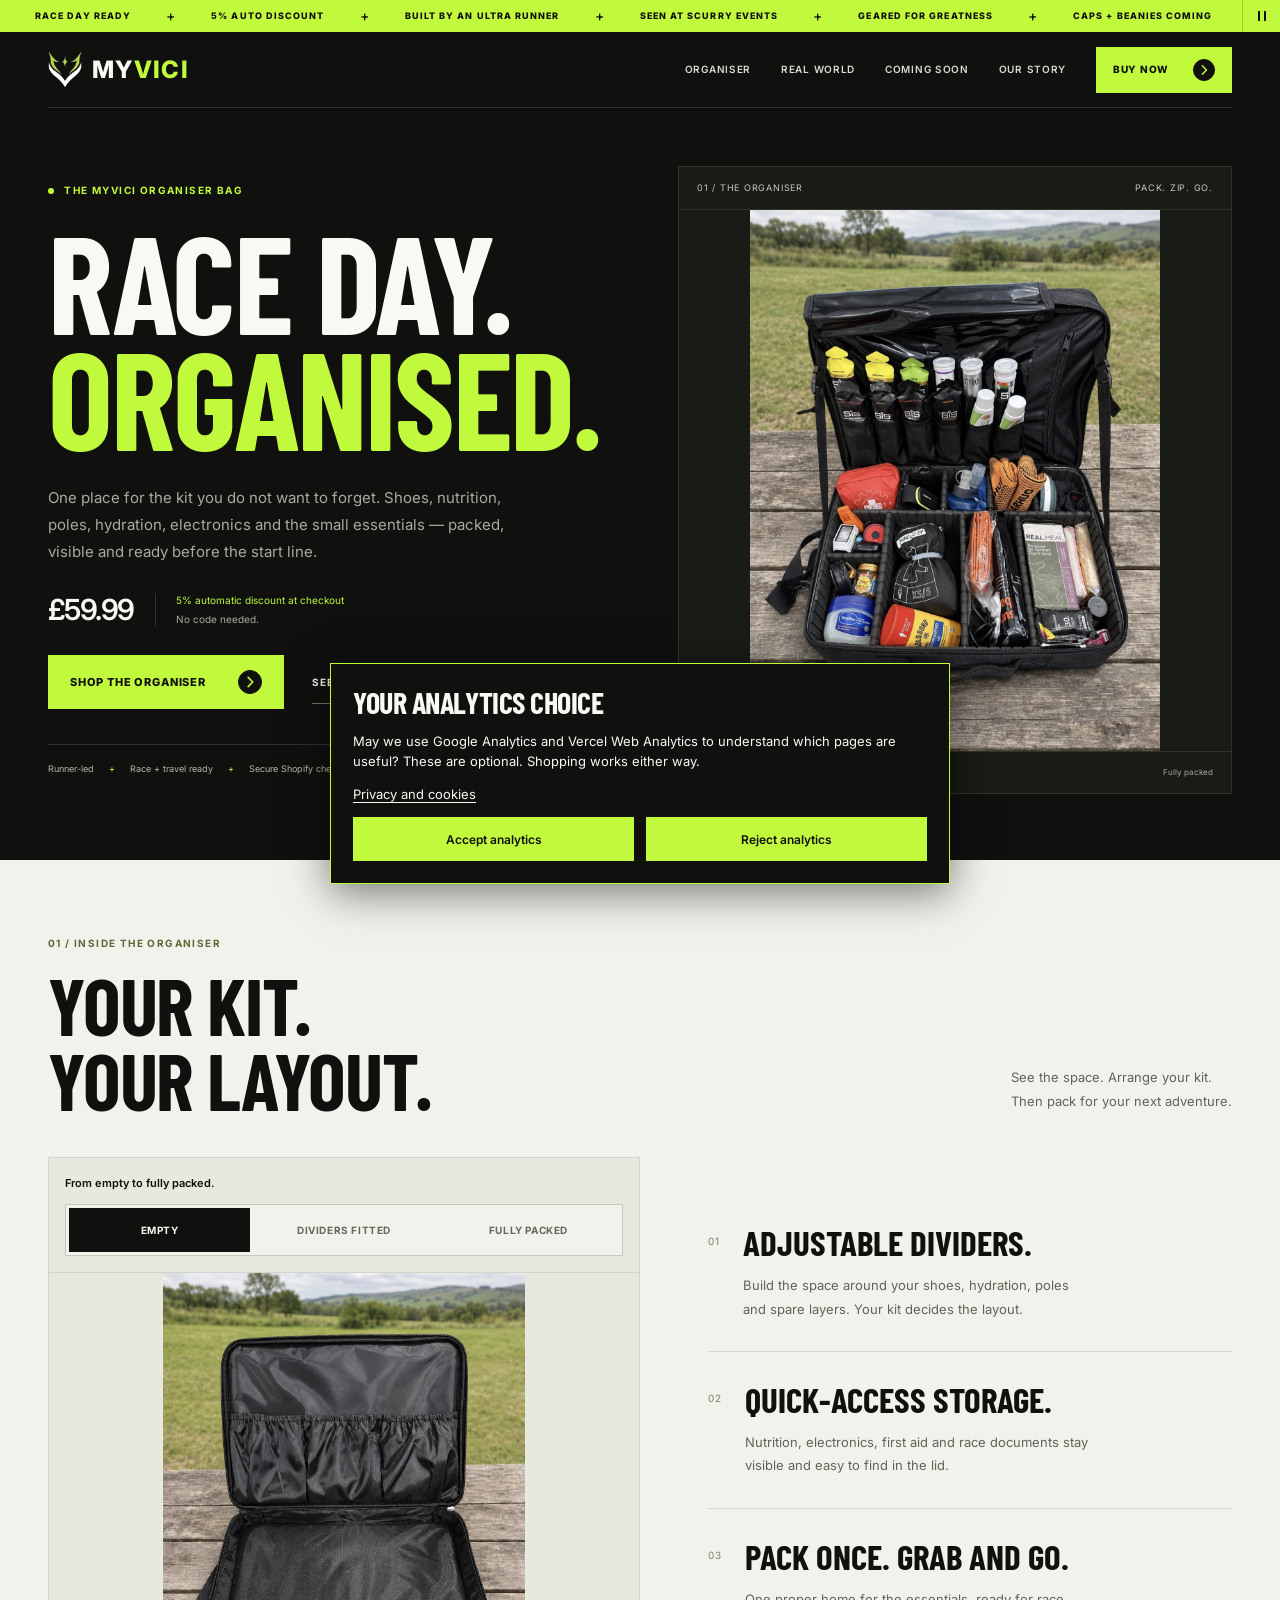
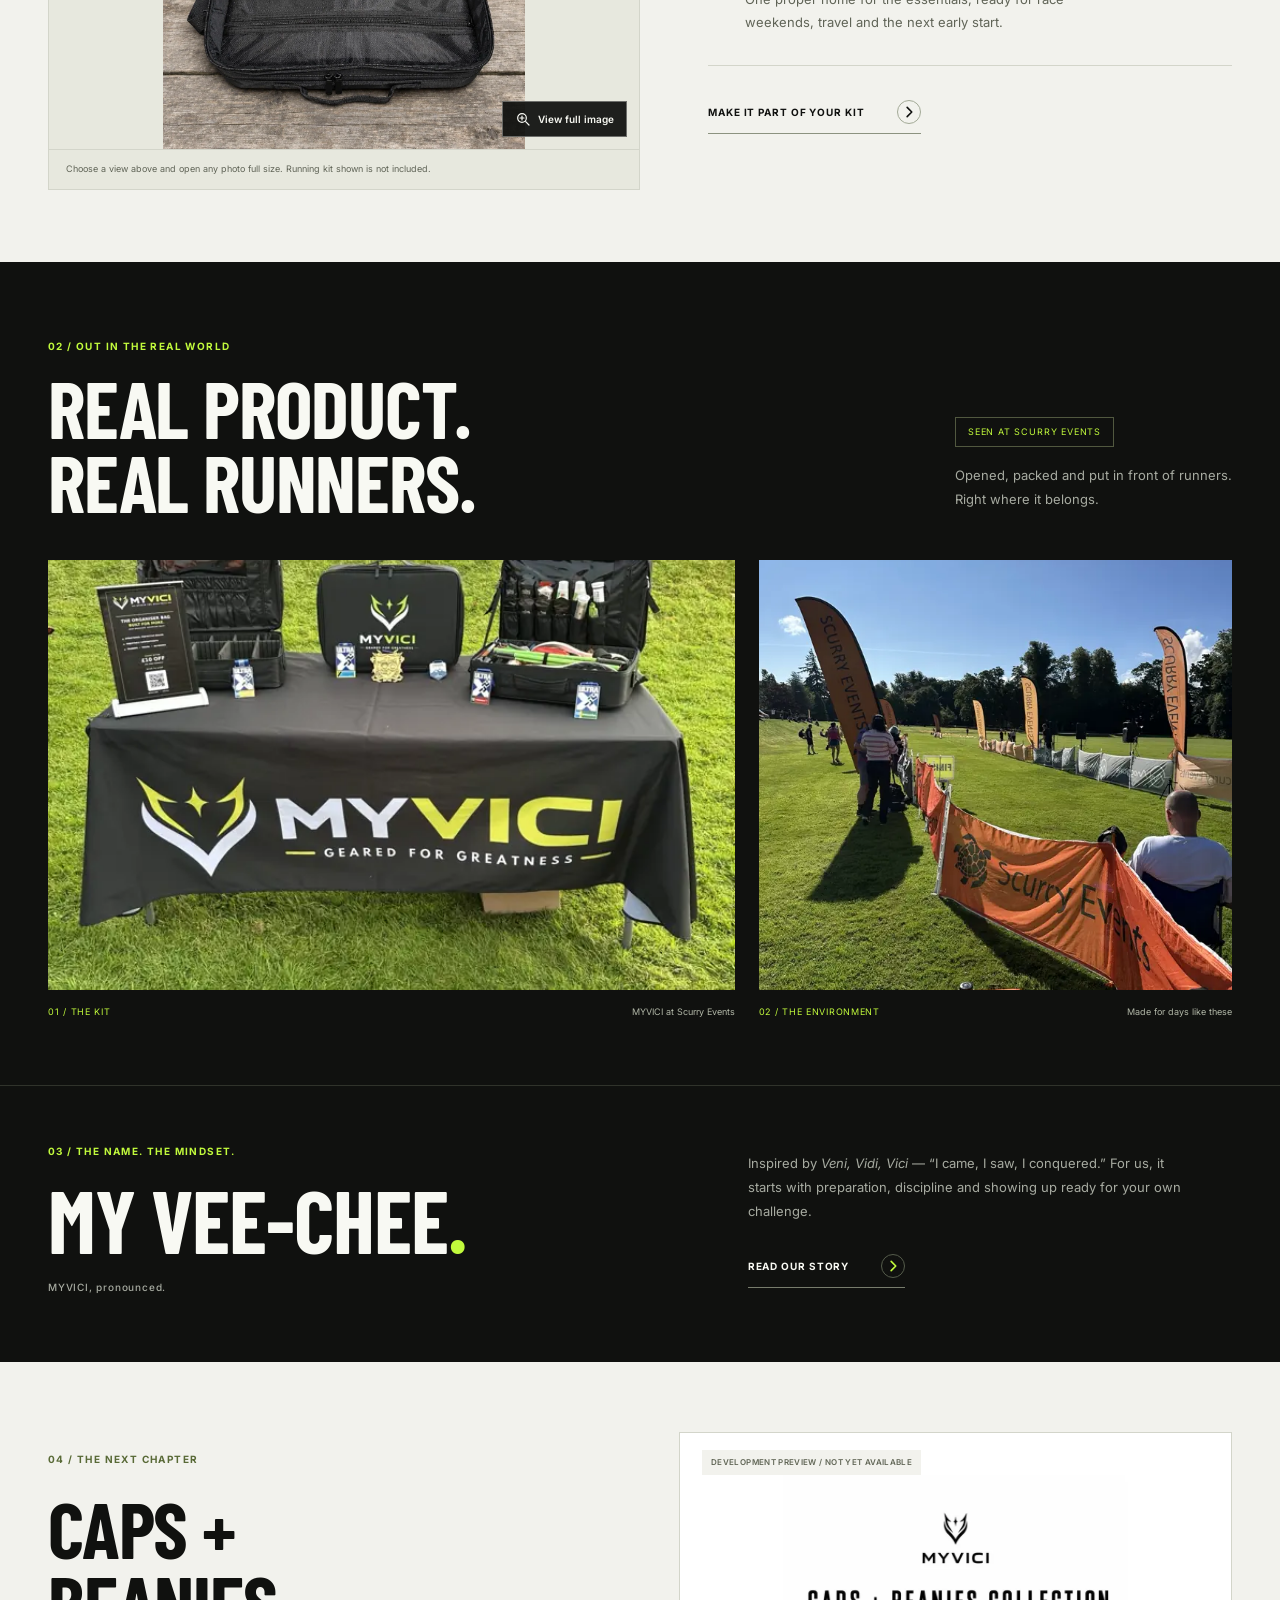
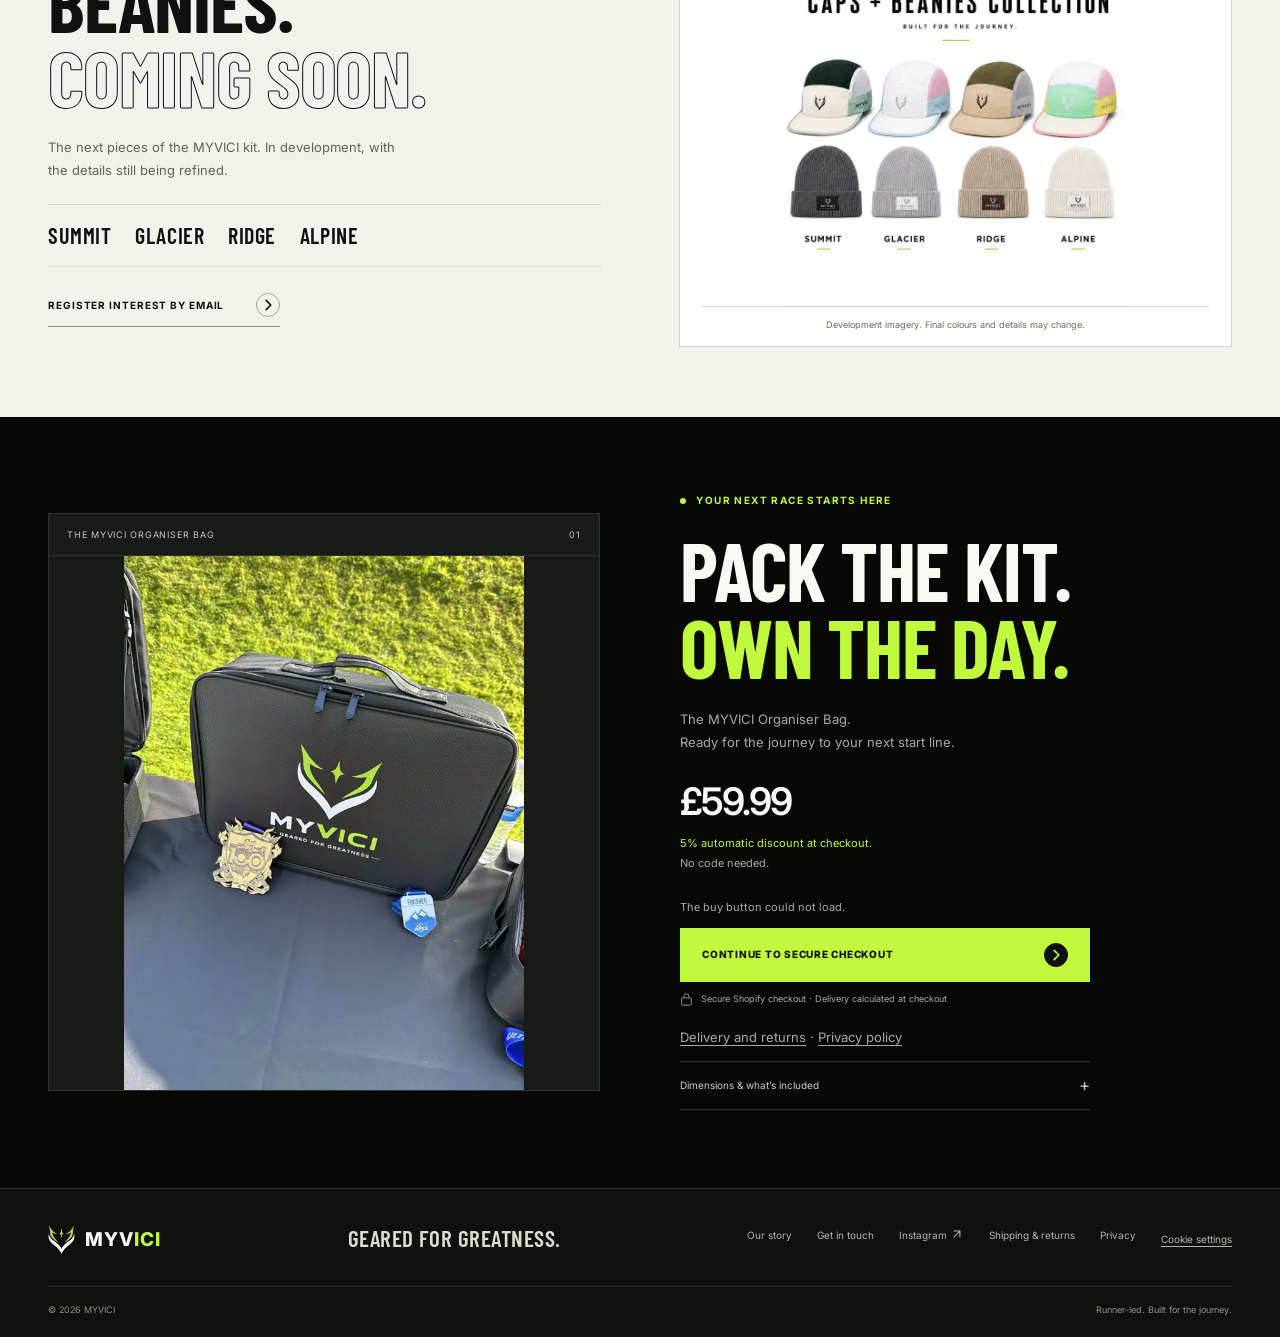
==== index.html @ 240497e0 "Show organiser empty, divided and fully packed with new outdoor photos" ====
<!doctype html>
<html lang="en-GB">
<head>
  <meta charset="utf-8">
  <meta name="viewport" content="width=device-width, initial-scale=1, viewport-fit=cover">
  <title>MYVICI Organiser Bag | Race Day. Organised.</title>
  <meta name="description" content="One proper home for your running kit. Discover the MYVICI Organiser Bag, £59.99 with 5% automatically off at checkout. Geared for greatness.">
  <meta name="theme-color" content="#10110f">
  <meta name="robots" content="index,follow">
  <meta name="google-site-verification" content="QIyIsoYlSqglLtE6w4tY4c9Tm0oJ1B1Z4hl0GMu_wqo" />
  <link rel="canonical" href="https://myvici.com/">
  <meta property="og:title" content="MYVICI Organiser Bag | Race Day. Organised.">
  <meta property="og:description" content="One proper home for your running kit. Runner-led performance gear built for race day, travel and the journey to the start line.">
  <meta property="og:type" content="website">
  <meta property="og:url" content="https://myvici.com/">
  <meta property="og:image" content="https://myvici.com/assets/redesign/scurry-bag-closed.webp">
  <link rel="icon" href="assets/myvici-emblem-transparent.png" type="image/png">
  <link rel="preconnect" href="https://fonts.googleapis.com">
  <link rel="preconnect" href="https://fonts.gstatic.com" crossorigin>
  <link href="https://fonts.googleapis.com/css2?family=Barlow+Condensed:wght@600;700&family=Inter:wght@400;500;600;700;800&display=swap" rel="stylesheet">
  <link rel="stylesheet" href="assets/redesign/site.css?v=20261107-photos">
  <script src="assets/redesign/site.js" defer></script>
  <script src="assets/redesign/analytics.js?v=20261024-linker" defer></script>
  <script src="assets/redesign/cart-checkout.js?v=20261024-linker" defer></script>
  <script src="assets/redesign/shopify-buy.js?v=20261024" defer></script>
</head>
<body>
  <a class="skip-link" href="#main">Skip to content</a>
  <header class="site-header">
    <div class="ticker">
      <span class="sr-only">5% automatic discount at checkout. No code needed.</span>
      <div class="ticker-window" aria-hidden="true"><div class="ticker-track">
        <div class="ticker-group"><span>Race day ready</span><span>5% auto discount</span><span>Built by an ultra runner</span><span>Seen at Scurry Events</span><span>Geared for greatness</span><span>Caps + beanies coming</span></div>
        <div class="ticker-group"><span>Race day ready</span><span>5% auto discount</span><span>Built by an ultra runner</span><span>Seen at Scurry Events</span><span>Geared for greatness</span><span>Caps + beanies coming</span></div>
      </div></div>
      <button class="ticker-control" type="button" aria-label="Pause announcements"><span class="pause-icon" aria-hidden="true"></span></button>
    </div>
    <div class="nav-wrap wrap">
      <a class="brand" href="/" aria-label="MYVICI home"><img src="assets/myvici-emblem-transparent.png" alt="" width="40" height="43"><span>MYV<span>ICI</span></span></a>
      <nav class="desktop-nav" aria-label="Main navigation"><a href="#inside">Organiser</a><a href="#field">Real world</a><a href="#coming">Coming soon</a><a href="our-story.html">Our story</a><a class="nav-buy" href="#shop">Buy now <svg class="link-icon" width="24" height="24" viewBox="0 0 24 24" fill="none" stroke="currentColor" stroke-width="1.8" stroke-linecap="round" stroke-linejoin="round" aria-hidden="true" focusable="false"><path d="m10 7 5 5-5 5"/></svg></a></nav>
      <button class="menu-toggle" type="button" aria-expanded="false" aria-controls="mobile-menu"><span>Menu</span><span class="menu-icon" aria-hidden="true"></span></button>
    </div>
  </header>
  <dialog class="mobile-menu" id="mobile-menu" aria-label="MYVICI navigation">
    <div class="mobile-menu-heading"><span>Explore MYVICI</span><button class="menu-close" type="button" aria-label="Close menu">Close <span aria-hidden="true">×</span></button></div>
    <nav aria-label="Mobile navigation"><a href="#inside"><span>Organiser</span><span aria-hidden="true">01</span></a><a href="#field"><span>Real world</span><span aria-hidden="true">02</span></a><a href="#coming"><span>Coming soon</span><span aria-hidden="true">03</span></a><a href="our-story.html"><span>Our story</span><span aria-hidden="true">04</span></a><a class="mobile-menu-buy" href="#shop"><span>Buy now — £59.99</span><svg class="link-icon" width="24" height="24" viewBox="0 0 24 24" fill="none" stroke="currentColor" stroke-width="1.8" stroke-linecap="round" stroke-linejoin="round" aria-hidden="true" focusable="false"><path d="m10 7 5 5-5 5"/></svg></a></nav>
    <p>GEARED FOR GREATNESS.</p>
  </dialog>
  <main id="main">
    <section class="hero" id="top" aria-labelledby="hero-heading"><div class="wrap hero-grid">
      <div class="hero-copy">
        <p class="eyebrow"><span class="status-dot" aria-hidden="true"></span> The MYVICI Organiser Bag</p>
        <h1 id="hero-heading">Race day.<br><span class="lime">Organised.</span></h1>
        <p class="hero-description">One place for the kit you do not want to forget. Shoes, nutrition, poles, hydration, electronics and the small essentials — packed, visible and ready before the start line.</p>
        <div class="hero-price"><span class="price">£59.99</span><span class="offer">5% automatic discount at checkout<small>No code needed.</small></span></div>
        <div class="hero-actions"><a class="button button-lime" href="#shop">Shop the organiser <svg class="link-icon" width="24" height="24" viewBox="0 0 24 24" fill="none" stroke="currentColor" stroke-width="1.8" stroke-linecap="round" stroke-linejoin="round" aria-hidden="true" focusable="false"><path d="m10 7 5 5-5 5"/></svg></a><a class="text-link" href="#inside">See inside <svg class="link-icon link-icon-down" width="24" height="24" viewBox="0 0 24 24" fill="none" stroke="currentColor" stroke-width="1.8" stroke-linecap="round" stroke-linejoin="round" aria-hidden="true" focusable="false"><path d="m7 10 5 5 5-5"/></svg></a></div>
        <div class="hero-proof"><span>Runner-led</span><span>Race + travel ready</span><span>Secure Shopify checkout</span></div>
      </div>
      <figure class="hero-visual"><div class="photo-label"><span>01 / The organiser</span><span>Pack. Zip. Go.</span></div><img src="assets/redesign/organiser-packed-outdoors.webp" alt="MYVICI organiser bag fully packed with running nutrition, electronics and other essentials on an outdoor wooden table" width="1179" height="1554" fetchpriority="high"><figcaption><span class="photo-dot" aria-hidden="true"></span> Packed for the next adventure.<span>Fully packed</span></figcaption></figure>
    </div></section>

    <section class="inside light-section" id="inside" aria-labelledby="inside-heading"><div class="wrap">
      <div class="section-heading reveal"><div><p class="eyebrow">01 / Inside the organiser</p><h2 id="inside-heading">Your kit.<br>Your layout.</h2></div><p class="section-intro">See the space. Arrange your kit.<br>Then pack for your next adventure.</p></div>
      <div class="inside-grid">
        <div class="product-viewer reveal">
          <div class="viewer-heading"><span>From empty to fully packed.</span><div class="compare-tabs" role="tablist" aria-label="Organiser view"><button type="button" role="tab" id="tab-empty" aria-controls="view-empty" aria-selected="true" tabindex="0">Empty</button><button type="button" role="tab" id="tab-dividers" aria-controls="view-dividers" aria-selected="false" tabindex="-1">Dividers fitted</button><button type="button" role="tab" id="tab-packed" aria-controls="view-packed" aria-selected="false" tabindex="-1">Fully packed</button></div></div>
          <figure class="product-panel" id="view-empty" role="tabpanel" aria-labelledby="tab-empty" tabindex="0"><a class="product-image-link" href="assets/redesign/organiser-empty-outdoors.webp" target="_blank" rel="noopener" aria-label="View the empty organiser photo full size (opens in a new tab)"><img src="assets/redesign/organiser-empty-outdoors.webp" alt="MYVICI organiser bag open and empty, showing the storage space before dividers and kit are added" width="1179" height="1549" loading="lazy" decoding="async"><span class="image-zoom" aria-hidden="true"><svg width="16" height="16" viewBox="0 0 24 24" fill="none" stroke="currentColor" stroke-width="1.8" stroke-linecap="round" stroke-linejoin="round"><circle cx="10.5" cy="10.5" r="6.5"/><path d="m16 16 5 5M10.5 7.5v6M7.5 10.5h6"/></svg>View full image</span></a></figure>
          <figure class="product-panel" id="view-dividers" role="tabpanel" aria-labelledby="tab-dividers" tabindex="0" hidden><a class="product-image-link" href="assets/redesign/organiser-dividers-outdoors.webp" target="_blank" rel="noopener" aria-label="View the organiser with dividers photo full size (opens in a new tab)"><img src="assets/redesign/organiser-dividers-outdoors.webp" alt="MYVICI organiser bag open with adjustable dividers fitted, showing separate compartments ready for running kit" width="1179" height="1548" loading="lazy" decoding="async"><span class="image-zoom" aria-hidden="true"><svg width="16" height="16" viewBox="0 0 24 24" fill="none" stroke="currentColor" stroke-width="1.8" stroke-linecap="round" stroke-linejoin="round"><circle cx="10.5" cy="10.5" r="6.5"/><path d="m16 16 5 5M10.5 7.5v6M7.5 10.5h6"/></svg>View full image</span></a></figure>
          <figure class="product-panel" id="view-packed" role="tabpanel" aria-labelledby="tab-packed" tabindex="0" hidden><a class="product-image-link" href="assets/redesign/organiser-packed-outdoors.webp" target="_blank" rel="noopener" aria-label="View the fully packed organiser photo full size (opens in a new tab)"><img src="assets/redesign/organiser-packed-outdoors.webp" alt="MYVICI organiser bag fully packed with running nutrition, electronics and other essentials on an outdoor wooden table" width="1179" height="1554" loading="lazy" decoding="async"><span class="image-zoom" aria-hidden="true"><svg width="16" height="16" viewBox="0 0 24 24" fill="none" stroke="currentColor" stroke-width="1.8" stroke-linecap="round" stroke-linejoin="round"><circle cx="10.5" cy="10.5" r="6.5"/><path d="m16 16 5 5M10.5 7.5v6M7.5 10.5h6"/></svg>View full image</span></a></figure>
          <p class="image-note">Choose a view above and open any photo full size. Running kit shown is not included.</p>
        </div>
        <div class="feature-list reveal">
          <article class="feature"><span class="feature-number">01</span><div><h3>Adjustable dividers.</h3><p>Build the space around your shoes, hydration, poles and spare layers. Your kit decides the layout.</p></div></article>
          <article class="feature"><span class="feature-number">02</span><div><h3>Quick-access storage.</h3><p>Nutrition, electronics, first aid and race documents stay visible and easy to find in the lid.</p></div></article>
          <article class="feature"><span class="feature-number">03</span><div><h3>Pack once. Grab and go.</h3><p>One proper home for the essentials, ready for race weekends, travel and the next early start.</p></div></article>
          <a class="text-link dark-link" href="#shop">Make it part of your kit <svg class="link-icon" width="24" height="24" viewBox="0 0 24 24" fill="none" stroke="currentColor" stroke-width="1.8" stroke-linecap="round" stroke-linejoin="round" aria-hidden="true" focusable="false"><path d="m10 7 5 5-5 5"/></svg></a>
        </div>
      </div>
    </div></section>

    <section class="field" id="field" aria-labelledby="field-heading"><div class="wrap">
      <div class="section-heading reveal"><div><p class="eyebrow">02 / Out in the real world</p><h2 id="field-heading">Real product.<br>Real runners.</h2></div><div class="field-intro"><span class="outlined-label">Seen at Scurry Events</span><p class="section-intro">Opened, packed and put in front of runners.<br>Right where it belongs.</p></div></div>
      <div class="field-gallery">
        <figure class="field-photo field-stand reveal"><img src="assets/redesign/scurry-stand.webp" alt="MYVICI branded display table at Scurry Events with the current organiser empty, closed and packed" width="1152" height="1536" loading="lazy" decoding="async"><figcaption><span>01 / The kit</span><span>MYVICI at Scurry Events</span></figcaption></figure>
        <figure class="field-photo field-finish reveal"><img src="assets/redesign/scurry-finish.webp" alt="Runners and Scurry Events flags beside the finish area on race day in Scotland" width="1152" height="1536" loading="lazy" decoding="async"><figcaption><span>02 / The environment</span><span>Made for days like these</span></figcaption></figure>
      </div>
    </div></section>

    <section class="story-teaser" aria-labelledby="story-teaser-heading"><div class="wrap teaser-grid reveal"><div><p class="eyebrow">03 / The name. The mindset.</p><h2 id="story-teaser-heading">My Vee-Chee<span class="lime">.</span></h2><span class="pronunciation-label">MYVICI, pronounced.</span></div><div class="teaser-copy"><p>Inspired by <em>Veni, Vidi, Vici</em> — “I came, I saw, I conquered.” For us, it starts with preparation, discipline and showing up ready for your own challenge.</p><a class="text-link" href="our-story.html">Read our story <svg class="link-icon" width="24" height="24" viewBox="0 0 24 24" fill="none" stroke="currentColor" stroke-width="1.8" stroke-linecap="round" stroke-linejoin="round" aria-hidden="true" focusable="false"><path d="m10 7 5 5-5 5"/></svg></a></div></div></section>

    <section class="coming light-section" id="coming" aria-labelledby="coming-heading"><div class="wrap coming-grid">
      <div class="coming-copy reveal"><p class="eyebrow">04 / The next chapter</p><h2 id="coming-heading">Caps +<br>beanies.<br><span class="outline-type">Coming soon.</span></h2><p>The next pieces of the MYVICI kit. In development, with the details still being refined.</p><ul class="collection-names" aria-label="Collection names"><li>Summit</li><li>Glacier</li><li>Ridge</li><li>Alpine</li></ul><a class="text-link dark-link" href="mailto:hello@myvici.com?subject=MYVICI%20caps%20and%20beanies%20interest">Register interest by email <svg class="link-icon" width="24" height="24" viewBox="0 0 24 24" fill="none" stroke="currentColor" stroke-width="1.8" stroke-linecap="round" stroke-linejoin="round" aria-hidden="true" focusable="false"><path d="m10 7 5 5-5 5"/></svg></a></div>
      <figure class="collection-image reveal"><span class="development-label">Development preview / Not yet available</span><img src="assets/redesign/caps-beanies-development.webp" alt="MYVICI caps and beanies development concepts for Summit, Glacier, Ridge and Alpine, not final production stock" width="850" height="1062" loading="lazy" decoding="async"><figcaption>Development imagery. Final colours and details may change.</figcaption></figure>
    </div></section>

    <section class="shop" id="shop" aria-labelledby="shop-heading"><div class="wrap shop-grid">
      <figure class="shop-image reveal"><div class="photo-label"><span>The MYVICI Organiser Bag</span><span>01</span></div><img src="assets/redesign/scurry-bag-closed.webp" alt="The current black MYVICI Organiser Bag with white and lime branding, photographed closed at Scurry Events" width="1152" height="1536" loading="lazy" decoding="async"></figure>
      <div class="shop-copy reveal"><p class="eyebrow"><span class="status-dot" aria-hidden="true"></span> Your next race starts here</p><h2 id="shop-heading">Pack the kit.<br><span class="lime">Own the day.</span></h2><p>The MYVICI Organiser Bag.<br>Ready for the journey to your next start line.</p><p class="shop-price">£59.99</p><p class="shop-offer">5% automatic discount at checkout.<br><span>No code needed.</span></p>
        <div class="purchase-area" aria-busy="true"><div id="product-component-1782147379789"></div><p class="shop-loading" role="status">Loading secure purchase…</p><div class="shop-fallback" hidden><p>The buy button could not load.</p><a class="button button-lime" href="https://7nrbmy-7x.myshopify.com/cart/56804961976644:1?channel=buy_button&amp;_fd=0">Continue to secure checkout <svg class="link-icon" width="24" height="24" viewBox="0 0 24 24" fill="none" stroke="currentColor" stroke-width="1.8" stroke-linecap="round" stroke-linejoin="round" aria-hidden="true" focusable="false"><path d="m10 7 5 5-5 5"/></svg></a></div></div>
        <noscript><p><a class="button button-lime" href="https://7nrbmy-7x.myshopify.com/cart/56804961976644:1?channel=buy_button&amp;_fd=0">Buy the organiser <svg class="link-icon" width="24" height="24" viewBox="0 0 24 24" fill="none" stroke="currentColor" stroke-width="1.8" stroke-linecap="round" stroke-linejoin="round" aria-hidden="true" focusable="false"><path d="m10 7 5 5-5 5"/></svg></a></p><p class="micro">Enable JavaScript to use secure checkout, or email hello@myvici.com for help ordering.</p></noscript>
        <p class="checkout-note"><svg aria-hidden="true" width="13" height="15" viewBox="0 0 16 18" fill="none"><rect x="2" y="7" width="12" height="9" rx="1" stroke="currentColor"/><path d="M5 7V5a3 3 0 0 1 6 0v2" stroke="currentColor"/></svg> Secure Shopify checkout · Delivery calculated at checkout</p>
        <p class="policy-help"><a href="delivery-returns.html">Delivery and returns</a> · <a href="privacy.html">Privacy policy</a></p>
        <details class="product-details"><summary>Dimensions &amp; what’s included <span aria-hidden="true">+</span></summary><p>Approx. 45 × 32 × 17 cm. Weight: approx. 1.6 kg. Includes the organiser with adjustable dividers and lid storage. Running kit and medals shown in the photos are not included.</p></details>
      </div>
    </div></section>
  </main>
  <footer class="site-footer"><div class="wrap"><div class="footer-top"><a class="brand" href="/" aria-label="MYVICI home"><img src="assets/myvici-emblem-transparent.png" alt="" width="40" height="43"><span>MYV<span>ICI</span></span></a><p>Geared for greatness.</p><nav aria-label="Footer navigation"><a href="our-story.html">Our story</a><a href="mailto:hello@myvici.com">Get in touch</a><a href="https://www.instagram.com/myvici_/" target="_blank" rel="noopener noreferrer">Instagram <svg class="link-icon link-icon-external" width="14" height="14" viewBox="0 0 24 24" fill="none" stroke="currentColor" stroke-width="1.8" stroke-linecap="round" stroke-linejoin="round" aria-hidden="true" focusable="false"><path d="M7 17 17 7M7 7h10v10"/></svg></a><a href="delivery-returns.html">Shipping &amp; returns</a><a href="privacy.html">Privacy</a><button class="analytics-settings" data-analytics-settings type="button" hidden>Cookie settings</button></nav></div><div class="footer-bottom"><span>© 2026 MYVICI</span><span>Runner-led. Built for the journey.</span></div></div></footer>
  <aside class="sticky-buy" aria-label="Quick purchase"><div><strong>MYVICI Organiser</strong><span>£59.99 <small>· 5% off at checkout</small></span></div><a class="button button-lime" href="#shop">Shop organiser <svg class="link-icon" width="24" height="24" viewBox="0 0 24 24" fill="none" stroke="currentColor" stroke-width="1.8" stroke-linecap="round" stroke-linejoin="round" aria-hidden="true" focusable="false"><path d="m10 7 5 5-5 5"/></svg></a></aside>
  <noscript><style>.compare-tabs,.ticker-control{display:none}.product-panel[hidden]{display:block!important}.ticker-track{animation:none}.shop-loading{display:none}</style></noscript>
</body>
</html>
---- assets/redesign/site.css ----
/* MYVICI 2026 preview. Shared by redesign.html and our-story.html only. */
:root{--ink:#10110f;--deep:#080907;--panel:#191b17;--paper:#f2f2ed;--white:#f8f9f3;--lime:#c1fa3c;--muted:#a7aba1;--line:#30332b;--dark-muted:#606457;--light-line:#d3d5ca;--heading:'Barlow Condensed','Arial Narrow',Impact,sans-serif;--body:Inter,Arial,sans-serif;--header-height:108px}

/* Only the Shopify basket leaves its iframe. Keep styles scoped to that basket;
   Shopify continues to render prices, discounts, items and quantity controls. */
.shopify-buy-frame--cart.myvici-native-cart{width:100%;max-width:390px;height:100dvh;background:var(--ink);color:var(--white);box-shadow:-12px 0 45px #0005;font-family:var(--body);font-size:14px;line-height:1.5;text-align:left}
.myvici-native-cart[data-open="false"]{pointer-events:none;visibility:hidden}
.myvici-native-cart .shopify-buy__cart{display:flex;flex-direction:column;height:100%;min-height:0;padding:24px;padding-bottom:max(24px,env(safe-area-inset-bottom));overflow:hidden}
.myvici-native-cart *{box-sizing:border-box}
.myvici-native-cart .shopify-buy__cart__header{display:flex;align-items:center;justify-content:space-between;gap:16px;flex:none;padding-bottom:18px;border-bottom:1px solid var(--line)}
.myvici-native-cart .shopify-buy__cart__title{font:700 32px/1.1 var(--heading);color:var(--white);margin:0;letter-spacing:0}
.myvici-native-cart .shopify-buy__btn--close{display:grid;place-items:center;flex:none;width:44px;height:44px;margin:0;padding:0;background:transparent;color:var(--white);font:32px/1 var(--body);cursor:pointer}
.myvici-native-cart .shopify-buy__cart-scroll{flex:1;min-height:0;overflow:auto;overscroll-behavior:contain;padding:20px 3px}
.myvici-native-cart .shopify-buy__cart-items{list-style:none;margin:0;padding:0}
.myvici-native-cart .shopify-buy__cart-item{position:relative;padding:0 0 22px;margin:0 0 22px;border-bottom:1px solid var(--line);overflow-wrap:anywhere}
.myvici-native-cart .shopify-buy__cart-item:last-child{margin-bottom:0}
.myvici-native-cart .shopify-buy__cart-item__title{font-weight:700;color:var(--white)}
.myvici-native-cart .shopify-buy__cart-item__variant-title{font-size:12px;color:var(--muted);margin-top:4px}
.myvici-native-cart .shopify-buy__cart-item__price-and-discounts{margin:12px 0}
.myvici-native-cart .shopify-buy__cart-item__full-price{color:var(--muted);font-size:12px}
.myvici-native-cart .shopify-buy__cart-item__price{color:var(--white);font-size:16px;font-weight:600}
.myvici-native-cart .shopify-buy__cart-item__discount,.myvici-native-cart .shopify-buy__cart__discount{color:var(--white);font-size:12px}
.myvici-native-cart .shopify-buy__cart__discount{display:flex;align-items:flex-start;justify-content:space-between;gap:12px;margin-bottom:12px}
.myvici-native-cart .shopify-buy__cart-item__discount__icon,.myvici-native-cart .shopify-buy__cart__discount__text__icon{display:inline-block;width:12px;height:12px;fill:var(--lime);margin-right:5px}
.myvici-native-cart .shopify-buy__quantity-container{display:flex;align-items:center;width:max-content;max-width:100%;margin-top:12px}
.myvici-native-cart .shopify-buy__btn--seamless{display:grid;place-items:center;width:44px;height:44px;padding:10px;border:1px solid #707568;background:var(--ink);color:var(--white);cursor:pointer}
.myvici-native-cart .shopify-buy__btn--seamless svg{width:18px;height:18px;fill:currentColor}
.myvici-native-cart .shopify-buy__quantity{width:60px;min-width:0;height:44px;padding:4px;border:1px solid #707568;background:var(--paper);color:var(--ink);font:16px var(--body);text-align:center;border-radius:0}
.myvici-native-cart .shopify-buy__cart-bottom{display:grid;grid-template-columns:minmax(0,1fr) auto;align-items:baseline;flex:none;border-top:1px solid var(--line);padding-top:18px}
.myvici-native-cart .shopify-buy__cart-bottom>*{grid-column:1/-1;min-width:0}
.myvici-native-cart .shopify-buy__cart__subtotal__text{grid-column:1;font-size:13px;color:var(--muted);margin:0}
.myvici-native-cart .shopify-buy__cart__subtotal__price{grid-column:2;font-size:22px;font-weight:700;text-align:right;color:var(--white);margin:0}
.myvici-native-cart .shopify-buy__cart__notice{font-size:12px;line-height:1.55;margin:14px 0 18px;color:var(--muted)}
.myvici-native-cart .myvici-checkout-link,.myvici-native-cart .shopify-buy__btn--cart-checkout{display:flex;align-items:center;justify-content:center;min-height:56px;width:100%;padding:16px;background:var(--lime);color:var(--ink);font:800 12px/1.4 var(--body);letter-spacing:.06em;text-align:center;text-decoration:none;cursor:pointer}
.myvici-native-cart .myvici-checkout-link:hover,.myvici-native-cart .shopify-buy__btn--cart-checkout:hover{background:#d2ff70}
.myvici-native-cart .myvici-checkout-link[aria-disabled="true"]{opacity:.6;cursor:not-allowed}
.myvici-native-cart :focus-visible{outline:2px solid var(--lime);outline-offset:3px}
.myvici-native-cart .myvici-checkout-link:focus-visible{outline-offset:4px}
.myvici-native-cart .visuallyhidden{position:absolute!important;width:1px;height:1px;padding:0;margin:-1px;overflow:hidden;clip:rect(0,0,0,0);white-space:nowrap;border:0}
.myvici-native-cart .shopify-buy__cart-empty-text{margin:0;color:var(--muted)}
.myvici-native-cart .is-loading{opacity:.65}
/* Shopify waits for animationend before removing a zero-quantity row and
   rerendering the empty cart/totals. Keep this event even in reduced motion. */
.myvici-native-cart .shopify-buy__cart-item.is-hidden{animation:myvici-cart-remove 120ms ease both}
@keyframes myvici-cart-remove{from{opacity:1}to{opacity:0}}
@media(max-height:520px){.myvici-native-cart .shopify-buy__cart{padding:12px}.myvici-native-cart .shopify-buy__cart__header{padding-bottom:8px}.myvici-native-cart .shopify-buy__cart-scroll{padding:10px 3px}.myvici-native-cart .shopify-buy__cart-bottom{padding-top:10px}.myvici-native-cart .shopify-buy__cart__notice{margin:8px 0;font-size:11px}.myvici-native-cart .myvici-checkout-link{min-height:48px;padding:12px}}
@media(prefers-reduced-motion:reduce){.shopify-buy-frame--cart.myvici-native-cart{transition:none!important}.myvici-native-cart .shopify-buy__cart-item.is-hidden{animation-duration:1ms!important}}
*,*::before,*::after{box-sizing:border-box}
html{scroll-behavior:smooth;scroll-padding-top:calc(var(--header-height) + 22px)}
body{margin:0;background:var(--ink);color:var(--white);font-family:var(--body);font-size:15px;line-height:1.65;-webkit-font-smoothing:antialiased}
body.menu-open{overflow:hidden}body:has(dialog[open]){overflow:hidden}
button,input,select{font:inherit}button,a{-webkit-tap-highlight-color:transparent}button{cursor:pointer}a{color:inherit;text-decoration:none}img{display:block;max-width:100%;height:auto}h1,h2,h3,p,figure{margin:0}
h1,h2,h3{font-family:var(--heading);font-weight:700;text-transform:uppercase;line-height:.94;letter-spacing:-.015em}h2{font-size:clamp(64px,6.2vw,88px)}p{color:var(--muted)}button{border:0}[hidden]{display:none!important}
::selection{background:var(--lime);color:var(--ink)}:focus-visible{outline:2px solid var(--lime);outline-offset:6px}.light-section :focus-visible{outline-color:var(--ink)}
.wrap{width:min(1280px,calc(100% - 96px));margin-inline:auto}.lime{color:var(--lime)}.eyebrow{font-size:10px;font-weight:700;letter-spacing:.14em;line-height:1.5;text-transform:uppercase;color:var(--lime);margin-bottom:24px}.status-dot,.photo-dot{display:inline-block;width:6px;height:6px;border-radius:50%;background:var(--lime);margin-right:7px;vertical-align:middle}.sr-only{position:absolute;width:1px;height:1px;overflow:hidden;clip-path:inset(50%);white-space:nowrap}.skip-link{position:fixed;top:8px;left:8px;background:var(--lime);color:var(--ink);padding:12px 20px;z-index:200;transform:translateY(-160%);font-weight:700}.skip-link:focus{transform:none}
.site-header{position:sticky;top:0;z-index:40;background:var(--ink)}
.ticker{position:relative;display:flex;height:32px;overflow:hidden;background:var(--lime);color:var(--ink)}.ticker-window{overflow:hidden;flex:1}.ticker-track{display:flex;width:max-content;animation:marquee 38s linear infinite;will-change:transform}.ticker-group{display:flex;flex-shrink:0}.ticker-group span{display:flex;align-items:center;gap:35px;height:32px;padding-left:35px;font-size:9px;font-weight:800;text-transform:uppercase;letter-spacing:.12em;white-space:nowrap}.ticker-group span::after{content:'+';font-size:14px;line-height:1;font-weight:500}.ticker-control{width:38px;flex-shrink:0;display:grid;place-items:center;border-left:1px solid #10110f30;background:var(--lime);color:var(--ink)}.ticker-control:focus-visible{outline-color:var(--ink);outline-offset:-4px}.pause-icon{width:8px;height:10px;border-left:2px solid currentColor;border-right:2px solid currentColor}.ticker.is-paused .pause-icon{width:0;height:0;border-left:8px solid currentColor;border-top:5px solid transparent;border-bottom:5px solid transparent;border-right:0}.ticker:hover .ticker-track,.ticker:focus-within .ticker-track,.ticker.is-paused .ticker-track{animation-play-state:paused}@keyframes marquee{to{transform:translateX(-50%)}}
.nav-wrap{height:76px;display:flex;align-items:center;justify-content:space-between;gap:24px;border-bottom:1px solid var(--line)}.brand{display:inline-flex;align-items:center;gap:10px;flex-shrink:0;line-height:1}.brand>img{width:34px;height:37px;object-fit:contain}.brand>span{font:800 24px/1 var(--body);letter-spacing:.055em}.brand>span>span{color:var(--lime)}
.desktop-nav{display:flex;align-items:center;gap:30px}.desktop-nav>a{font-size:10px;letter-spacing:.07em;text-transform:uppercase;font-weight:600;color:#d9dcd2;transition:color .2s}.desktop-nav>a:hover,.desktop-nav>a[aria-current=page]{color:var(--lime)}.desktop-nav .nav-buy{display:flex;align-items:center;gap:24px;background:var(--lime);color:var(--ink);padding:12px 17px;font-weight:800}.desktop-nav .nav-buy:hover{color:var(--ink);background:#d2ff70}.menu-toggle{display:none;align-items:center;gap:14px;min-height:44px;padding:8px 0 8px 12px;color:var(--white);background:none;font-size:10px;letter-spacing:.08em;text-transform:uppercase;font-weight:700}.menu-icon{position:relative;display:block;width:20px;height:9px;border-top:1px solid currentColor;border-bottom:1px solid currentColor}
.mobile-menu{padding:24px;border:1px solid var(--line);background:var(--ink);color:var(--white);width:min(480px,calc(100% - 32px));max-height:calc(100dvh - 130px);inset:calc(var(--header-height) + 12px) 16px auto auto;margin:0;overflow:auto}.mobile-menu::backdrop{background:rgba(0,0,0,.72)}.mobile-menu-heading{display:flex;justify-content:space-between;align-items:center;padding-bottom:12px;font-size:9px;font-weight:600;letter-spacing:.1em;text-transform:uppercase;color:var(--muted)}.menu-close{display:flex;align-items:center;gap:10px;background:none;color:var(--white);font-size:10px;text-transform:uppercase;min-height:44px;padding:0 0 0 12px}.menu-close>span{font-size:26px;font-weight:400}.mobile-menu nav{display:grid}.mobile-menu nav>a{display:flex;align-items:center;justify-content:space-between;padding:15px 0;border-top:1px solid var(--line);font-family:var(--heading);font-size:30px;line-height:1.3;font-weight:600;text-transform:uppercase}.mobile-menu nav>a>span:last-child{font-family:var(--body);font-size:10px;color:var(--muted)}.mobile-menu nav>a[aria-current=page]{color:var(--lime)}.mobile-menu nav>.mobile-menu-buy{margin-top:14px;background:var(--lime);padding:15px 16px;border:0;color:var(--ink);font-family:var(--body);font-size:12px;font-weight:800}.mobile-menu>p{font-size:9px;letter-spacing:.15em;margin-top:25px}
.button{display:inline-flex;align-items:center;justify-content:space-between;gap:32px;min-height:54px;padding:15px 22px;font-family:var(--body);font-weight:800;font-size:11px;letter-spacing:.075em;line-height:1.35;text-transform:uppercase;transition:background .2s,transform .2s}.button-lime{color:var(--ink);background:var(--lime)}.button-lime:hover{background:#d2ff70}.text-link{display:inline-flex;align-items:center;justify-content:space-between;gap:32px;padding:10px 0 9px;border-bottom:1px solid #777c6c;color:var(--white);font-size:10px;font-weight:700;line-height:1.6;letter-spacing:.09em;text-transform:uppercase;transition:border-color .2s,color .2s}.text-link:hover{color:var(--lime);border-color:var(--lime)}.dark-link{color:var(--ink);border-color:#8c9380}.dark-link:hover{color:#465325;border-color:var(--ink)}
/* Crisp directional cues stay consistent across devices and without JavaScript. */
.link-icon{display:block;flex:0 0 24px;width:24px;height:24px;border:1px solid currentColor;border-radius:50%;transition:transform .2s ease,background .2s ease,border-color .2s ease,color .2s ease}
.button-lime>.link-icon,.nav-buy>.link-icon,.mobile-menu-buy>.link-icon{background:var(--ink);border-color:var(--ink);color:var(--lime)}
.nav-buy>.link-icon,.sticky-buy .link-icon{width:22px;height:22px;flex-basis:22px}
.text-link>.link-icon{border-color:#555c4b;color:var(--lime)}
.dark-link>.link-icon{border-color:#a3aa97;color:var(--ink)}
.text-link:is(:hover,:focus-visible)>.link-icon{background:var(--lime);border-color:var(--lime);color:var(--ink)}
a:is(:hover,:focus-visible)>.link-icon{transform:translateX(2px)}
a:is(:hover,:focus-visible)>.link-icon-down{transform:translateY(2px)}
.link-icon-external{display:inline-block;width:14px;height:14px;vertical-align:-2px;border:0;border-radius:0}
a:is(:hover,:focus-visible)>.link-icon-external{transform:translate(1px,-1px)}

.hero{padding:58px 0 66px}.hero-grid{display:grid;grid-template-columns:1.04fr 1fr;gap:54px;align-items:center}.hero h1{font-size:clamp(100px,10.7vw,153px);line-height:.85;margin:0 0 29px;letter-spacing:-.018em}.hero-description{font-size:15px;line-height:1.8;max-width:475px}.hero-price{display:flex;align-items:center;gap:22px;margin:28px 0}.price{font-size:29px;line-height:1.2;letter-spacing:-.055em;font-weight:600;color:var(--white)}.offer{border-left:1px solid var(--line);padding-left:20px;font-size:10px;line-height:1.5;color:var(--lime)}.offer small{display:block;font-size:10px;color:var(--muted);margin-top:4px}.hero-actions{display:flex;align-items:center;gap:28px}.hero-proof{display:flex;flex-wrap:wrap;gap:15px;margin-top:35px;padding-top:17px;border-top:1px solid var(--line);font-size:9px;color:#b1b7a7}.hero-proof>span+span::before{content:'+';margin-right:15px;color:var(--lime)}
.hero-visual{display:grid;grid-template-rows:auto minmax(0,1fr) auto;height:628px;min-width:0;background:var(--panel);border:1px solid var(--line)}.photo-label{display:flex;justify-content:space-between;gap:12px;padding:15px 18px;color:#c5cabc;font-size:9px;text-transform:uppercase;letter-spacing:.085em;border-bottom:1px solid var(--line);line-height:1.3}.hero-visual>img{width:100%;height:100%;object-fit:contain;min-height:0}.hero-visual>figcaption{display:flex;align-items:center;flex-wrap:wrap;gap:4px;padding:14px 18px;font-size:9px;line-height:1.5;color:#d6dacd;border-top:1px solid var(--line)}.hero-visual>figcaption>span:last-child{margin-left:auto;color:var(--muted);font-size:8px}.photo-dot{width:4px;height:4px;margin-right:4px}
.light-section{background:var(--paper);color:var(--ink)}.light-section p{color:var(--dark-muted)}.light-section .eyebrow{color:#596a37}.section-heading{display:flex;align-items:flex-end;justify-content:space-between;gap:42px;margin-bottom:40px}.section-heading .eyebrow{margin-bottom:17px}.section-intro{max-width:355px;font-size:13px;line-height:1.8;padding-bottom:4px}
.inside{padding:76px 0 72px}.inside-grid{display:grid;grid-template-columns:1.13fr 1fr;gap:68px;align-items:stretch}.product-viewer{min-width:0;background:#e7e8de;border:1px solid var(--light-line)}.viewer-heading{display:flex;align-items:center;justify-content:space-between;gap:12px;padding:14px 17px;border-bottom:1px solid var(--light-line);min-height:67px}.viewer-heading>span{font-size:10px;color:var(--dark-muted)}.compare-tabs{display:flex;padding:3px;border:1px solid #c4c8b9;background:var(--paper)}.compare-tabs button{min-height:36px;padding:7px 16px;background:none;color:#636959;font-size:10px;letter-spacing:.06em;text-transform:uppercase;font-weight:700}.compare-tabs button[aria-selected=true]{background:var(--ink);color:var(--white)}.product-panel{height:476px;padding:0;outline-offset:-6px}.product-panel img{width:100%;height:100%;object-fit:contain}.product-panel:focus-visible{outline-offset:-6px}.image-note{padding:12px 17px;font-size:9px;line-height:1.6;border-top:1px solid var(--light-line)}.feature-list{display:flex;flex-direction:column;justify-content:center}.feature{display:flex;align-items:flex-start;gap:23px;padding:30px 0;border-bottom:1px solid var(--light-line)}.feature:first-child{padding-top:12px}.feature-number{font-size:10px;line-height:1;letter-spacing:.09em;padding-top:11px;color:#778263}.feature h3{font-size:35px;line-height:1;margin-bottom:14px;letter-spacing:0}.feature p{font-size:13px;line-height:1.8;max-width:350px}.feature-list>.text-link{align-self:flex-start;margin-top:24px}
.field{padding:77px 0 65px}.field-intro{padding-bottom:5px}.outlined-label{display:inline-block;border:1px solid #51583f;padding:8px 12px;text-transform:uppercase;color:var(--lime);font-size:9px;letter-spacing:.09em;line-height:1.4;margin-bottom:17px}.field-gallery{display:grid;grid-template-columns:1.45fr 1fr;gap:24px}.field-photo{min-width:0}.field-photo img{width:100%;height:430px;object-fit:cover}.field-stand img{object-position:50% 56%}.field-finish img{object-position:50% 55%}.field-photo figcaption{display:flex;align-items:center;justify-content:space-between;gap:14px;padding-top:15px;font-size:9px;color:#b1b7a7}.field-photo figcaption>span:first-child{color:var(--lime);text-transform:uppercase;letter-spacing:.08em}
.story-teaser{border-top:1px solid var(--line);padding:58px 0 67px}.teaser-grid{display:grid;grid-template-columns:1.3fr 1fr;gap:70px;align-items:center}.teaser-grid .eyebrow{margin-bottom:20px}.teaser-grid h2{font-size:clamp(64px,6.8vw,97px);white-space:nowrap;letter-spacing:-.012em}.pronunciation-label{display:block;font-size:10px;font-weight:500;letter-spacing:.08em;color:var(--muted);margin-top:18px}.teaser-copy>p{font-size:13px;line-height:1.85;max-width:435px}.teaser-copy .text-link{margin-top:21px}
.coming{padding:70px 0}.coming-grid{display:grid;grid-template-columns:1fr 1fr;gap:78px;align-items:center}.coming h2{font-size:clamp(62px,6.1vw,86px);line-height:.95;margin-bottom:22px}.outline-type{color:transparent;-webkit-text-stroke:1px var(--ink)}.coming-copy>p:not(.eyebrow){font-size:13px;max-width:360px;line-height:1.8}.collection-names{display:flex;flex-wrap:wrap;gap:24px;list-style:none;padding:16px 0;margin:22px 0 16px;border-block:1px solid var(--light-line);font-family:var(--heading);font-size:22px;line-height:1.3;font-weight:600;text-transform:uppercase;letter-spacing:.025em}.collection-image{background:#fff;min-width:0;border:1px solid var(--light-line);padding:17px 22px 14px;display:flex;flex-direction:column;align-items:center}.development-label{align-self:flex-start;background:var(--paper);padding:6px 9px;font-size:8px;font-weight:600;color:#626757;letter-spacing:.045em;line-height:1.6;text-transform:uppercase}.collection-image img{width:100%;height:431px;object-fit:contain}.collection-image figcaption{font-size:9px;color:#666b5d;text-align:center;border-top:1px solid var(--light-line);padding-top:10px;width:100%;line-height:1.7}
.shop{padding:76px 0 78px;background:var(--deep)}.shop-grid{display:grid;grid-template-columns:1fr 1fr;gap:80px;align-items:center}.shop-image{height:578px;display:grid;grid-template-rows:auto minmax(0,1fr);background:var(--panel);border:1px solid var(--line)}.shop-image>img{height:100%;width:100%;min-height:0;object-fit:contain}.shop-copy h2{font-size:clamp(62px,6.35vw,90px);margin-bottom:23px}.shop-copy>p:not(.eyebrow):not(.shop-price):not(.shop-offer):not(.checkout-note){font-size:13px;line-height:1.8}.shop-price{font:600 38px/1.2 var(--body);color:var(--white);letter-spacing:-.055em;margin:24px 0 10px}.shop-offer{font-size:11px;color:var(--lime);line-height:1.8}.shop-offer>span{color:var(--muted)}.purchase-area{margin-top:24px;min-height:58px;max-width:410px}.purchase-area .shopify-buy-frame--product{max-width:100%!important}.shop-loading{border:1px solid var(--line);padding:16px;font-size:11px;color:var(--muted);text-align:center}.shop-fallback>p{font-size:11px;margin-bottom:12px}.shop-fallback .button{font-size:10px;gap:12px;width:100%}.checkout-note{display:flex;align-items:center;gap:8px;font-size:9px;line-height:1.6;margin:10px 0 19px;color:#a7ada0}.checkout-note>svg{flex-shrink:0}.product-details{border-block:1px solid var(--line);max-width:410px;font-size:10px}.product-details summary{display:flex;justify-content:space-between;gap:20px;cursor:pointer;list-style:none;padding:15px 0;color:#cbd0c2}.product-details summary::-webkit-details-marker{display:none}.product-details summary>span{font-size:17px;line-height:1}.product-details[open] summary>span{transform:rotate(45deg)}.product-details>p{font-size:11px;line-height:1.8;padding-bottom:18px}
.site-footer{border-top:1px solid var(--line);padding:31px 0 19px;background:var(--ink)}.footer-top{display:flex;align-items:center;justify-content:space-between;gap:28px;padding-bottom:28px}.footer-top .brand>img{width:27px;height:30px}.footer-top .brand>span{font-size:19px}.footer-top>p{font-family:var(--heading);font-size:23px;font-weight:600;text-transform:uppercase;letter-spacing:.02em;color:#d9dccf}.footer-top nav{display:flex;flex-wrap:wrap;gap:25px;font-size:10px;color:#b2b8a8}.footer-top nav a:hover{color:var(--lime)}.footer-bottom{display:flex;justify-content:space-between;gap:25px;padding-top:16px;border-top:1px solid var(--line);font-size:9px;color:#8d9680}.sticky-buy{display:none}
.shopify-buy-frame--toggle.is-sticky{top:auto!important;right:20px!important;bottom:20px!important;transform:none!important}
.reveal.will-reveal{opacity:0;transform:translateY(15px);transition:opacity .5s ease,transform .5s ease}.reveal.is-visible{opacity:1;transform:none}

/* The brand story has its own editorial rhythm, without adding to the shop. */
.story-hero{padding:49px 0 57px}.story-hero-top{display:flex;justify-content:space-between;align-items:center;gap:28px;margin-bottom:14px}.story-hero-top .eyebrow{margin:0}.story-hero h1{font-size:clamp(160px,23.5vw,335px);letter-spacing:-.025em;line-height:.85;margin:32px 0 38px}.story-hero-bottom{display:flex;justify-content:space-between;gap:40px;padding-top:23px;border-top:1px solid var(--line)}.story-hero-bottom .pronunciation-label{margin:0;text-transform:uppercase;color:var(--lime);font-size:9px}.story-pronunciation{font-family:var(--heading);font-size:37px;line-height:1.1;font-weight:600;color:var(--white);margin-top:9px;text-transform:uppercase}.story-hero-bottom>p{max-width:385px;font-size:13px;line-height:1.9}
.name-section{padding:77px 0 68px}.name-grid{display:grid;grid-template-columns:1fr 1fr;gap:80px;align-items:center}.name-grid h2{font-size:clamp(80px,10vw,140px);line-height:.85}.name-copy .translation{font-family:var(--heading);font-size:47px;font-weight:600;line-height:1.04;color:var(--ink);text-transform:uppercase;margin-bottom:27px}.name-copy>p:not(.translation){font-size:13px;line-height:1.9;margin-bottom:15px;max-width:470px}.name-copy>.pronunciation-note{font-size:10px!important;border-top:1px solid var(--light-line);padding-top:18px;margin-top:24px}.philosophy{display:grid;grid-template-columns:repeat(3,1fr);margin-top:59px;border-block:1px solid var(--light-line)}.philosophy article{padding:28px 35px 28px 0}.philosophy article+article{padding-left:35px;border-left:1px solid var(--light-line)}.philosophy article>span{font-size:9px;color:#72805c}.philosophy h3{font-size:56px;line-height:1.1;margin:6px 0 14px}.philosophy p{font-size:12px;line-height:1.8;max-width:285px}
.origin{padding:80px 0 68px}.origin-grid{display:grid;grid-template-columns:1fr 1fr;gap:79px;align-items:center}.origin-photo>img{width:100%;height:631px;object-fit:cover;object-position:50% 38%}.origin-photo>figcaption{font-size:9px;color:var(--muted);padding-top:16px;letter-spacing:.05em}.origin-copy h2{margin-bottom:28px}.origin-copy>p:not(.eyebrow){font-size:13px;line-height:1.9;margin-bottom:17px}.founder-signoff{display:block;font-family:var(--heading);font-weight:600;font-size:28px;text-transform:uppercase;line-height:1.2;padding-top:8px}.founder-signoff>small{font-family:var(--body);font-size:9px;color:var(--muted);letter-spacing:.06em;display:block;margin-top:5px}.brand-standards{display:grid;grid-template-columns:repeat(3,1fr);border-top:1px solid var(--line);margin-top:49px}.brand-standards>div{padding:27px 24px 0 0}.brand-standards span{font-size:10px;font-weight:700;letter-spacing:.08em;text-transform:uppercase;color:var(--lime)}.brand-standards p{font-size:12px;margin-top:7px}
.story-finale{background:var(--deep);padding:73px 0;border-top:1px solid var(--line)}.story-finale-grid{display:grid;grid-template-columns:1.1fr 1fr;align-items:center;gap:90px}.story-finale h2{font-size:clamp(65px,7.1vw,100px);margin-bottom:25px}.story-finale p:not(.eyebrow){font-size:13px}.story-product{height:510px;background:var(--panel);border:1px solid var(--line)}.story-product img{height:100%;width:100%;object-fit:contain}

@media(min-width:1600px){.hero h1{font-size:155px}.hero-visual{height:658px}.hero{padding-block:65px}}
@media(max-width:1150px){
  .wrap{width:calc(100% - 64px)}.desktop-nav{gap:22px}.hero-grid{gap:34px;grid-template-columns:1.08fr 1fr}.hero h1{font-size:11.6vw}.hero-visual{height:577px}.hero-description{font-size:13px}.hero-actions{gap:20px}.hero-actions .button{padding-inline:16px;font-size:10px;gap:15px}.hero-proof{gap:10px;font-size:8px}.hero-proof>span+span::before{margin-right:10px}.hero-price{gap:17px}.offer{padding-left:16px;font-size:9px}.hero-visual>figcaption>span:last-child{width:100%;margin-left:8px;font-size:8px}
  .inside-grid,.coming-grid{gap:40px}.feature{gap:17px;padding:26px 0}.feature h3{font-size:30px}.feature p{font-size:12px}.viewer-heading>span{display:none}.viewer-heading{justify-content:flex-end}.field-photo img{height:390px}.field-photo figcaption{font-size:8px}.teaser-grid{gap:40px;grid-template-columns:1.1fr 1fr}.teaser-grid h2{font-size:7.2vw}.collection-names{gap:20px;font-size:21px}.shop-grid,.name-grid,.origin-grid,.story-finale-grid{gap:48px}.shop-image{height:550px}.shop-copy h2{font-size:7vw}.footer-top>p{font-size:19px}.footer-top nav{gap:17px}.origin-photo>img{height:650px}
}
@media(max-width:900px){
  .desktop-nav{gap:17px}.desktop-nav>a{font-size:9px}.desktop-nav .nav-buy{gap:17px;padding:11px 14px}.brand>span{font-size:21px}.brand>img{width:29px;height:33px}.hero-grid{gap:28px}.hero-price{align-items:flex-start;gap:15px}.offer{font-size:9px;max-width:175px}.hero-actions{gap:18px;flex-wrap:wrap}.hero-actions .button{font-size:10px}.hero-actions .text-link{font-size:9px;gap:16px}.hero-proof{font-size:9px;row-gap:7px}.hero-proof>span:last-child{width:100%}.hero-proof>span:last-child::before{display:none}.hero-visual{height:543px}.photo-label{font-size:8px;padding:14px}.section-intro{max-width:270px;font-size:12px}.inside-grid{gap:30px}.product-panel{height:466px}.feature h3{font-size:27px}.feature p{font-size:12px}.field-gallery{gap:18px}.field-photo img{height:350px}.field-photo figcaption{display:grid;gap:3px}.collection-names{gap:19px;font-size:18px}.collection-image img{height:406px}.coming h2{font-size:62px}.shop-grid{gap:36px}.shop-image{height:544px}.checkout-note{align-items:flex-start;font-size:8px}.footer-top{flex-wrap:wrap}.footer-top nav{width:100%;justify-content:flex-end}.footer-top>p{margin-left:auto}.philosophy article{padding-right:22px}.philosophy article+article{padding-left:22px}.philosophy h3{font-size:46px}.origin-grid{gap:34px}.origin-copy h2{font-size:64px}.origin-copy>p:not(.eyebrow){font-size:12px}.story-product{height:490px}
}
@media(max-width:760px){
  :root{--header-height:94px}html{scroll-padding-top:112px}.wrap{width:calc(100% - 40px)}.nav-wrap{height:62px}.desktop-nav{display:none}.menu-toggle{display:inline-flex}.brand>span{font-size:21px}.brand>img{width:28px;height:32px}.ticker-group span{font-size:8px;padding-left:25px;gap:25px}.eyebrow{font-size:9px;margin-bottom:19px}h2{font-size:67px}
  .hero{padding:35px 0 42px}.hero-grid{grid-template-columns:1fr;gap:29px}.hero h1{font-size:clamp(78px,20.5vw,136px);line-height:.86;letter-spacing:-.012em;margin-bottom:22px}.hero-description{font-size:13px;line-height:1.75;max-width:550px}.hero-price{align-items:center;margin:23px 0;gap:21px}.price{font-size:27px}.offer{max-width:none;font-size:9px;padding-left:19px}.offer small{font-size:9px}.hero-actions{flex-wrap:nowrap;gap:25px}.hero-actions .button{font-size:10px;gap:23px;padding:14px 17px;min-height:51px}.hero-actions .text-link{font-size:9px;gap:20px;white-space:nowrap}.hero-proof{margin-top:23px;padding-top:15px;font-size:8px;gap:12px}.hero-proof>span:last-child{width:auto}.hero-proof>span:last-child::before{display:inline}.hero-proof>span+span::before{margin-right:12px}.hero-visual{height:455px}.hero-visual>figcaption>span:last-child{width:auto;margin-left:auto;font-size:7px}.hero-visual>figcaption{font-size:8px;padding:12px}.photo-label{padding:12px;font-size:8px}
  .section-heading{display:block;margin-bottom:26px}.section-heading .eyebrow{margin-bottom:16px}.section-intro{margin-top:18px;max-width:440px;font-size:12px;line-height:1.7;padding:0}.inside{padding:48px 0 45px}.inside-grid{grid-template-columns:1fr;gap:26px}.viewer-heading{justify-content:space-between;padding:10px 12px;min-height:58px}.viewer-heading>span{display:block;font-size:9px}.compare-tabs button{font-size:9px;padding:6px 13px;min-height:34px}.product-panel{height:365px}.image-note{font-size:8px;padding:10px 12px}.feature-list{display:block}.feature{padding:21px 0;gap:17px}.feature:first-child{padding-top:4px}.feature-number{padding-top:8px;font-size:9px}.feature h3{font-size:29px;line-height:1.1;margin-bottom:8px}.feature p{font-size:12px;line-height:1.75;max-width:100%}.feature-list>.text-link{margin-top:16px}
  .field{padding:48px 0 42px}.field-intro{padding:0}.outlined-label{margin-top:22px;margin-bottom:0;font-size:8px}.field-intro .section-intro{margin-top:12px}.field-gallery{grid-template-columns:1fr;gap:25px}.field-photo img{height:320px}.field-stand img{object-position:50% 54%}.field-finish img{height:260px;object-position:50% 55%}.field-photo figcaption{display:flex;gap:10px;font-size:8px;padding-top:11px}
  .story-teaser{padding:44px 0 45px}.teaser-grid{grid-template-columns:1fr;gap:23px}.teaser-grid h2{font-size:clamp(57px,13.8vw,90px)}.teaser-grid .eyebrow{margin-bottom:17px}.pronunciation-label{font-size:9px;margin-top:14px}.teaser-copy>p{font-size:12px;max-width:510px}.teaser-copy .text-link{margin-top:15px}
  .coming{padding:46px 0}.coming-grid{grid-template-columns:1fr;gap:29px}.coming h2{font-size:66px;line-height:.94;margin-bottom:20px}.coming-copy>p:not(.eyebrow){font-size:12px;max-width:500px}.collection-names{font-size:21px;justify-content:space-between;gap:16px;margin:19px 0 12px;padding:14px 0}.collection-image{padding:13px 16px 12px}.collection-image img{height:328px}.development-label{font-size:7px}.collection-image figcaption{font-size:8px}
  .shop{padding:46px 0}.shop-grid{grid-template-columns:1fr;gap:29px}.shop-image{height:398px}.shop-copy h2{font-size:clamp(65px,17vw,92px);margin-bottom:18px}.shop-copy>p:not(.eyebrow):not(.shop-price):not(.shop-offer):not(.checkout-note){font-size:12px}.shop-price{font-size:33px;margin-top:21px}.shop-offer{font-size:10px}.purchase-area{max-width:none;margin-top:21px}.checkout-note{font-size:9px;align-items:center;margin-top:9px}.product-details{max-width:none;font-size:10px}.product-details>p{font-size:11px}
  .site-footer{padding:27px 0 calc(105px + env(safe-area-inset-bottom))}.footer-top{display:grid;grid-template-columns:1fr;gap:18px;padding-bottom:25px}.footer-top>p{margin:0;font-size:22px}.footer-top nav{justify-content:flex-start;font-size:10px;gap:24px}.footer-bottom{font-size:8px;gap:15px;flex-wrap:wrap}.sticky-buy{position:fixed;z-index:35;display:flex;align-items:center;justify-content:space-between;gap:10px;left:0;bottom:0;right:0;padding:11px 18px calc(11px + env(safe-area-inset-bottom));border-top:1px solid #474d3d;background:var(--ink);transition:transform .25s,visibility .25s}.sticky-buy>div{display:grid;gap:4px;line-height:1.3}.sticky-buy strong{font-size:10px;font-weight:600}.sticky-buy>div>span{font-size:12px;color:var(--lime)}.sticky-buy small{font-size:8px;color:var(--muted)}.sticky-buy .button{font-size:9px;min-height:45px;gap:18px;padding:12px 14px}.at-purchase .sticky-buy,.menu-open .sticky-buy{transform:translateY(110%);visibility:hidden;pointer-events:none}
  .shopify-buy-frame--toggle.is-sticky{right:8px!important;bottom:82px!important}.at-purchase .shopify-buy-frame--toggle.is-sticky{bottom:16px!important}
  .story-hero{padding:30px 0 41px}.story-hero-top{align-items:center;margin:0}.story-hero-top .eyebrow{font-size:8px;max-width:180px}.story-hero-top .text-link{font-size:8px;gap:15px}.story-hero h1{font-size:clamp(118px,30vw,215px);margin:31px 0 30px;line-height:.9}.story-hero-bottom{display:grid;gap:22px;padding-top:22px}.story-pronunciation{font-size:35px}.story-hero-bottom>p{font-size:12px;max-width:450px;line-height:1.8}.name-section{padding:46px 0}.name-grid{grid-template-columns:1fr;gap:27px}.name-grid h2{font-size:87px;line-height:.84}.name-copy .translation{font-size:37px;margin-bottom:22px}.name-copy>p:not(.translation){font-size:12px}.name-copy>.pronunciation-note{font-size:10px!important}.philosophy{grid-template-columns:1fr;margin-top:28px}.philosophy article{display:grid;grid-template-columns:26px 1fr;column-gap:14px;padding:23px 0}.philosophy article+article{padding:23px 0;border-left:0;border-top:1px solid var(--light-line)}.philosophy article>span{padding-top:12px;grid-row:1/3}.philosophy h3{font-size:43px;margin:0 0 9px}.philosophy p{font-size:12px;max-width:480px}
  .origin{padding:46px 0}.origin-grid{grid-template-columns:1fr;gap:32px}.origin-photo>img{height:450px;object-position:50% 38%}.origin-photo>figcaption{font-size:8px;padding-top:12px}.origin-copy h2{font-size:69px;margin-bottom:24px}.origin-copy>p:not(.eyebrow){font-size:12px;line-height:1.9}.founder-signoff{font-size:28px}.brand-standards{grid-template-columns:1fr;margin-top:28px}.brand-standards>div{padding:18px 0;border-bottom:1px solid var(--line)}.brand-standards span{font-size:9px}.brand-standards p{font-size:11px;margin-top:4px}.story-finale{padding:46px 0}.story-finale-grid{grid-template-columns:1fr;gap:30px}.story-finale h2{font-size:72px}.story-finale p:not(.eyebrow){font-size:12px}.story-finale .button{font-size:10px}.story-product{height:372px}
}
@media(max-width:370px){.wrap{width:calc(100% - 32px)}.hero h1{font-size:21.2vw}.hero-description{font-size:12px}.hero-actions{gap:14px;flex-wrap:wrap}.hero-actions .link-icon{width:20px;height:20px;flex-basis:20px}.hero-actions .button{font-size:9px;gap:14px;padding-inline:14px}.hero-actions .text-link{font-size:8px;gap:12px}.hero-price{gap:16px}.offer{font-size:8px;padding-left:14px}.hero-proof{font-size:7px;gap:9px}.hero-proof>span+span::before{margin-right:9px}.hero-visual>figcaption>span:last-child{display:none}.viewer-heading>span{font-size:8px}.compare-tabs button{padding-inline:11px}.image-note{font-size:7px}.collection-names{font-size:19px;gap:12px}.coming h2{font-size:60px}.checkout-note{font-size:8px}.sticky-buy{padding-inline:14px}.sticky-buy small{font-size:7px}.sticky-buy .button{font-size:8px;gap:12px;padding-inline:12px}.sticky-buy strong{font-size:9px}.story-hero-top .eyebrow{max-width:145px}.story-hero-top .text-link{font-size:7px;gap:10px}}
@media(prefers-reduced-motion:reduce){html{scroll-behavior:auto}.ticker-track{animation:none;will-change:auto}.reveal.will-reveal{opacity:1;transform:none;transition:none}.button,.link-icon,.text-link,.sticky-buy{transition:none}a:is(:hover,:focus-visible)>.link-icon{transform:none}}
@media print{.site-header,.sticky-buy,.mobile-menu,.ticker,.skip-link{display:none!important}.reveal.will-reveal{opacity:1;transform:none}.wrap{width:100%}.hero{padding-top:0}body{background:white;color:black}.site-footer{padding-bottom:20px}}

/* Policy links stay readable beside the purchase control. */
.policy-help{font-size:11px;line-height:1.7;margin:12px 0;color:var(--muted)}.policy-help a{text-decoration:underline;text-underline-offset:3px}


/* Optional analytics: equally prominent choices, separate from shopping controls. */
.analytics-choice{position:fixed;z-index:200;bottom:16px;left:16px;right:16px;margin:0 auto;max-width:620px;padding:22px;background:var(--ink);color:var(--white);border:1px solid var(--lime);box-shadow:0 8px 40px #0008;max-height:80dvh;overflow:auto}.analytics-choice[hidden],.analytics-settings[hidden]{display:none}.analytics-choice h2{font-family:var(--heading);font-size:30px;line-height:1.1;margin:0 0 12px}.analytics-choice p{font-size:13px;line-height:1.6;margin:0 0 12px;color:var(--white)}.analytics-choice a{text-decoration:underline;text-underline-offset:3px}.analytics-choice-actions{display:flex;gap:12px}.analytics-choice-actions button{flex:1;min-height:44px;padding:12px;border:1px solid var(--lime);background:var(--lime);color:var(--ink);font:600 12px var(--body);cursor:pointer}.analytics-choice-actions button:hover{background:#d2ff70}.analytics-choice-actions button:focus-visible,.analytics-settings:focus-visible{outline:2px solid var(--white);outline-offset:4px}.analytics-settings{padding:0;min-height:24px;border:0;background:none;color:inherit;font:inherit;cursor:pointer;text-decoration:underline;text-underline-offset:3px}.policy-content code{overflow-wrap:anywhere}@media(max-width:420px){.analytics-choice{padding:18px;bottom:10px;left:10px;right:10px}.analytics-choice-actions{gap:8px}.analytics-choice-actions button{padding:10px 6px}}@media print{.analytics-choice,.analytics-settings{display:none!important}}

/* Three supplied product views, with full-size photos available on tap. */
.product-viewer .viewer-heading{display:block;padding:16px;min-height:0}
.product-viewer .viewer-heading>span{display:block;margin-bottom:12px;font-size:11px;font-weight:600;color:var(--ink)}
.product-viewer .compare-tabs{display:grid;grid-template-columns:repeat(3,minmax(0,1fr));gap:3px;width:100%}
.product-viewer .compare-tabs button{min-width:0;min-height:44px;padding:10px 8px;line-height:1.4;white-space:normal}
.product-image-link{position:relative;display:block;width:100%;height:100%;cursor:zoom-in}
.product-image-link:focus-visible{outline:2px solid var(--ink);outline-offset:-4px}
.image-zoom{position:absolute;right:12px;bottom:12px;display:flex;align-items:center;gap:7px;padding:9px 12px;border:1px solid #f8f9f35c;background:#10110fed;color:var(--white);font:600 10px/1.4 var(--body);pointer-events:none}
.image-zoom svg{flex:none}
.product-image-link:is(:hover,:focus-visible) .image-zoom{background:var(--ink);color:var(--lime);border-color:var(--lime)}
@media(max-width:760px){.product-viewer .viewer-heading{padding:12px}.product-viewer .viewer-heading>span{font-size:10px;margin-bottom:10px}.product-viewer .compare-tabs button{font-size:9px;padding:9px 5px}.image-zoom{right:10px;bottom:10px;font-size:9px;padding:8px 10px}}
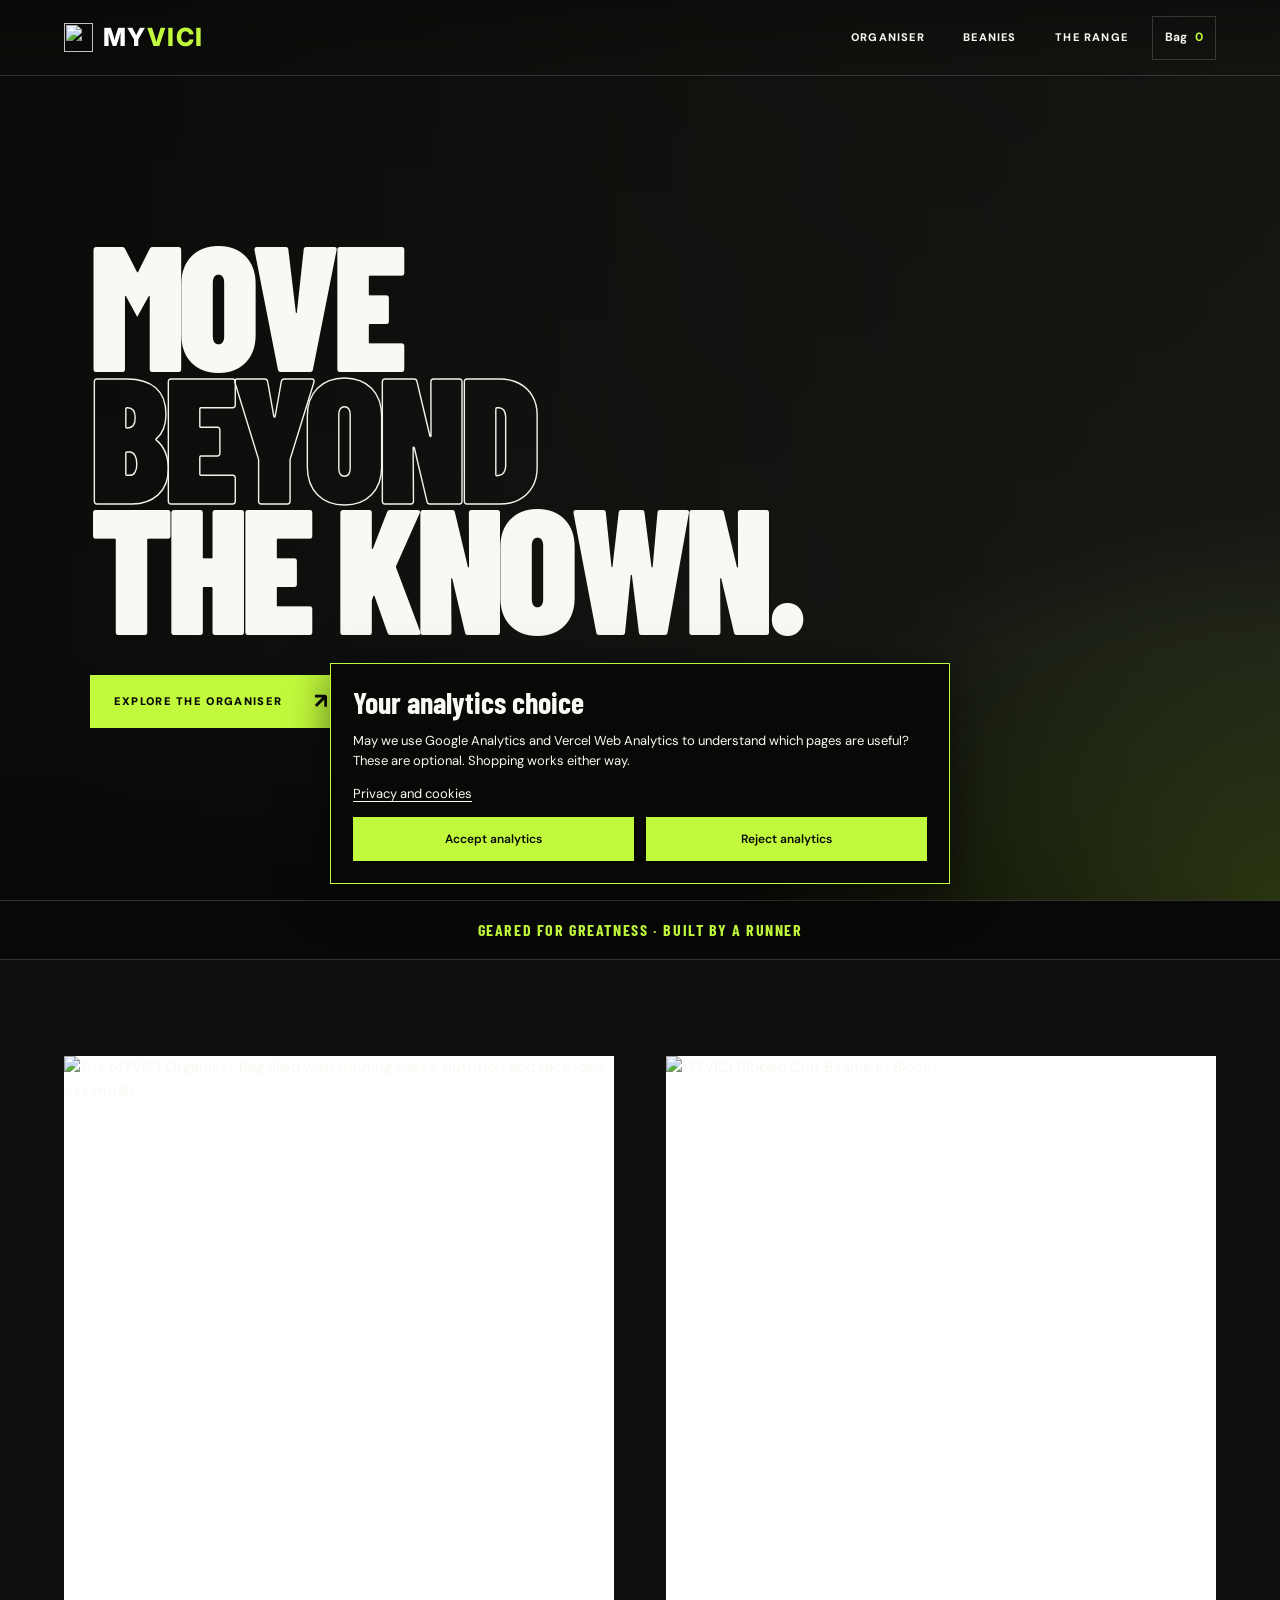
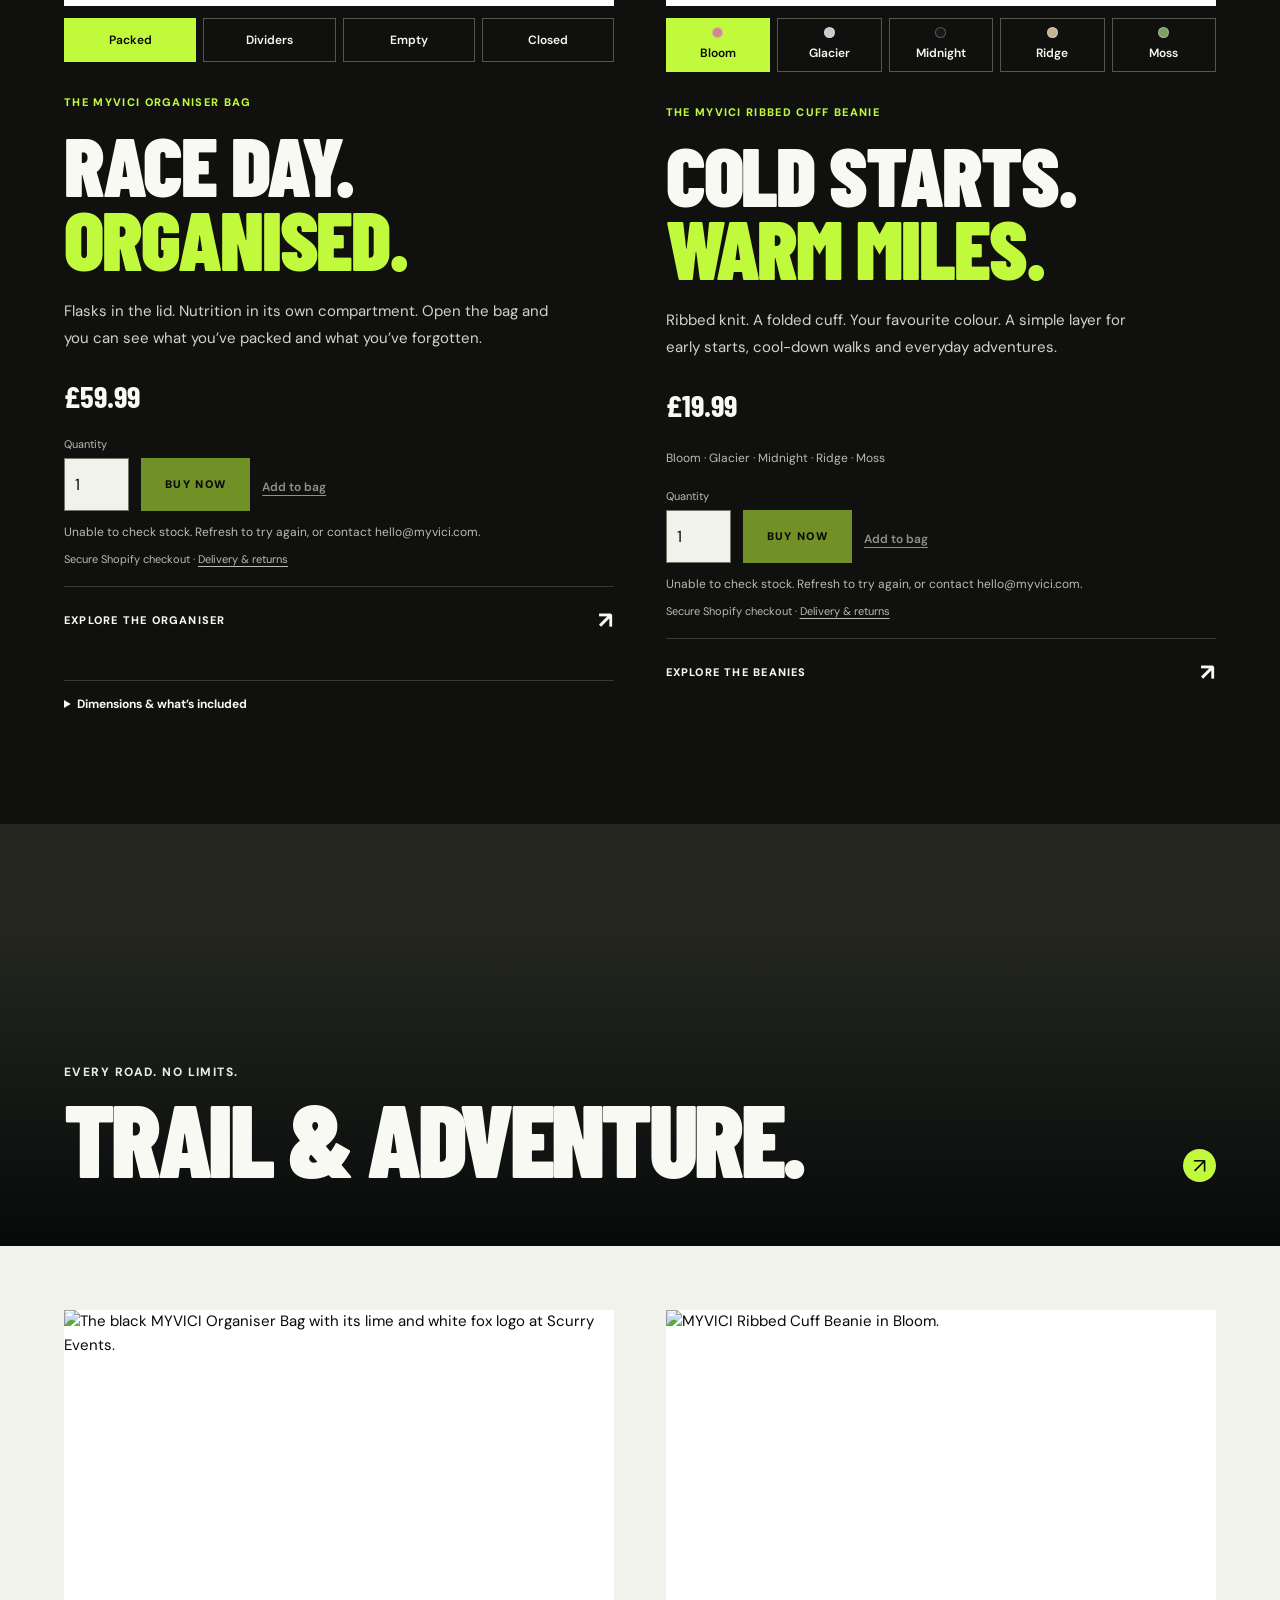
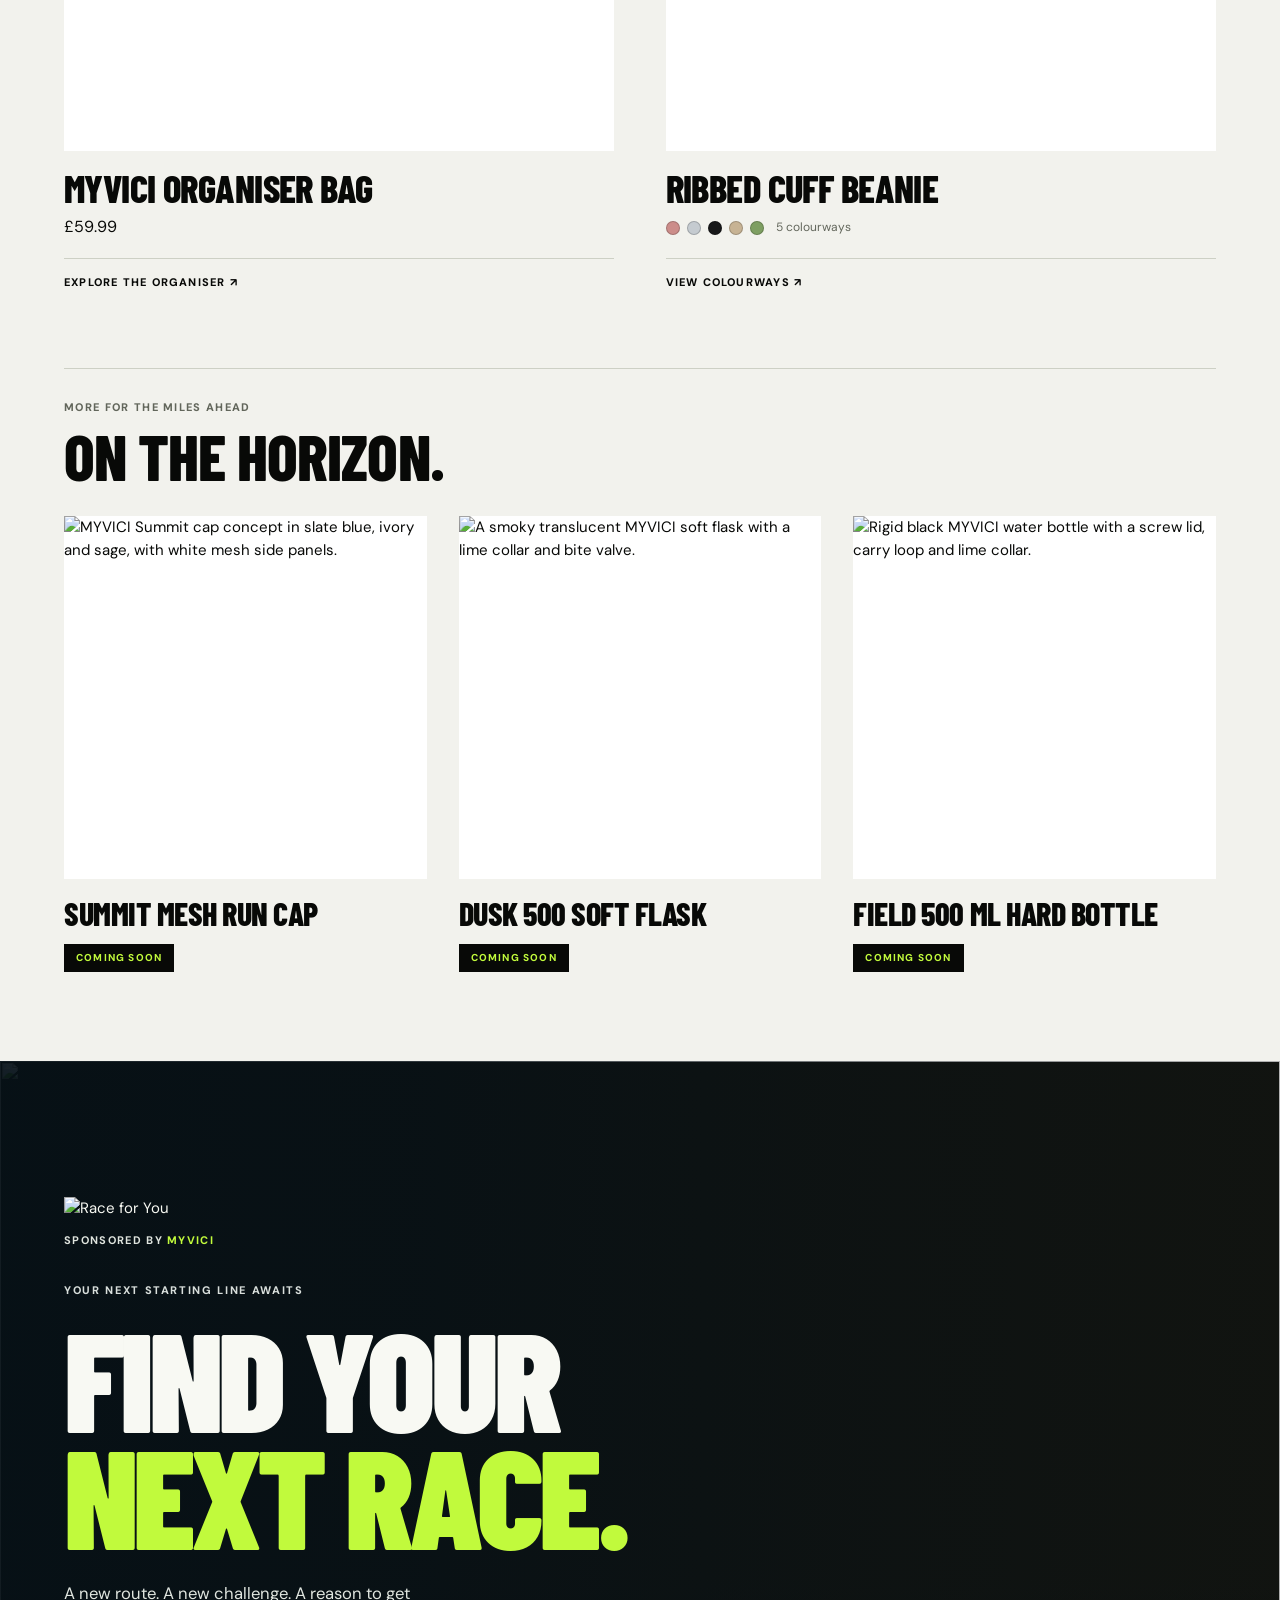
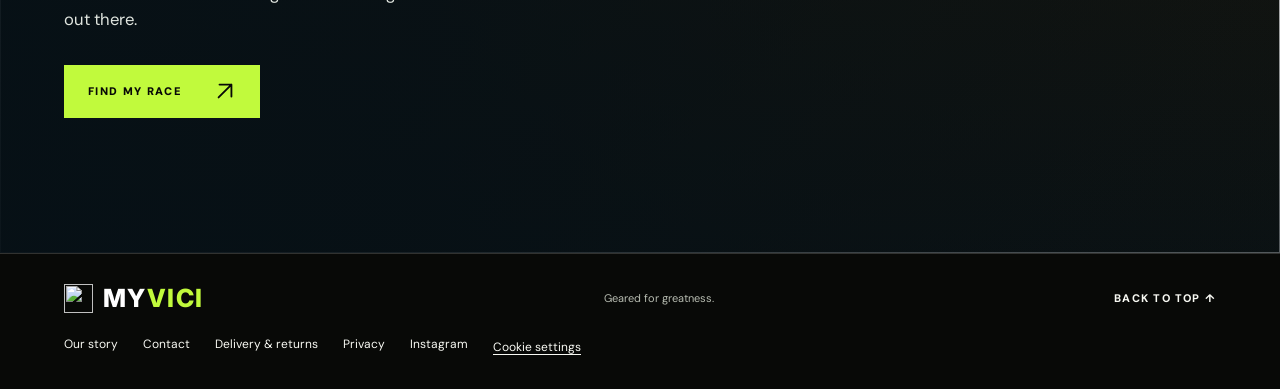
==== commit 9248c19e: "Launch MYVICI range with beanie colours and shared Shopify checkout Publish the approved mountain ho" ====
--- a/index.html
+++ b/index.html
@@ -1,111 +1,52 @@
-<!doctype html>
-<html lang="en-GB">
-<head>
-  <meta charset="utf-8">
-  <meta name="viewport" content="width=device-width, initial-scale=1, viewport-fit=cover">
-  <title>MYVICI Organiser Bag | Race Day. Organised.</title>
-  <meta name="description" content="One proper home for your running kit. Discover the MYVICI Organiser Bag, £59.99 with 5% automatically off at checkout. Geared for greatness.">
-  <meta name="theme-color" content="#10110f">
-  <meta name="robots" content="index,follow">
-  <meta name="google-site-verification" content="QIyIsoYlSqglLtE6w4tY4c9Tm0oJ1B1Z4hl0GMu_wqo" />
-  <link rel="canonical" href="https://myvici.com/">
-  <meta property="og:title" content="MYVICI Organiser Bag | Race Day. Organised.">
-  <meta property="og:description" content="One proper home for your running kit. Runner-led performance gear built for race day, travel and the journey to the start line.">
-  <meta property="og:type" content="website">
-  <meta property="og:url" content="https://myvici.com/">
-  <meta property="og:image" content="https://myvici.com/assets/redesign/scurry-bag-closed.webp">
-  <link rel="icon" href="assets/myvici-emblem-transparent.png" type="image/png">
-  <link rel="preconnect" href="https://fonts.googleapis.com">
-  <link rel="preconnect" href="https://fonts.gstatic.com" crossorigin>
-  <link href="https://fonts.googleapis.com/css2?family=Barlow+Condensed:wght@600;700&family=Inter:wght@400;500;600;700;800&display=swap" rel="stylesheet">
-  <link rel="stylesheet" href="assets/redesign/site.css?v=20261107-photos">
-  <script src="assets/redesign/site.js" defer></script>
-  <script src="assets/redesign/analytics.js?v=20261024-linker" defer></script>
-  <script src="assets/redesign/cart-checkout.js?v=20261024-linker" defer></script>
-  <script src="assets/redesign/shopify-buy.js?v=20261024" defer></script>
-</head>
-<body>
-  <a class="skip-link" href="#main">Skip to content</a>
-  <header class="site-header">
-    <div class="ticker">
-      <span class="sr-only">5% automatic discount at checkout. No code needed.</span>
-      <div class="ticker-window" aria-hidden="true"><div class="ticker-track">
-        <div class="ticker-group"><span>Race day ready</span><span>5% auto discount</span><span>Built by an ultra runner</span><span>Seen at Scurry Events</span><span>Geared for greatness</span><span>Caps + beanies coming</span></div>
-        <div class="ticker-group"><span>Race day ready</span><span>5% auto discount</span><span>Built by an ultra runner</span><span>Seen at Scurry Events</span><span>Geared for greatness</span><span>Caps + beanies coming</span></div>
-      </div></div>
-      <button class="ticker-control" type="button" aria-label="Pause announcements"><span class="pause-icon" aria-hidden="true"></span></button>
+<!DOCTYPE html>
+<html lang="en-GB"><head><meta charset="utf-8"><meta name="viewport" content="width=device-width,initial-scale=1"><meta name="robots" content="index,follow"><meta name="theme-color" content="#080907">
+<title>Move beyond the known | MYVICI</title>
+<meta name="description" content="Runner-led kit for race day and everyday adventure. Shop the MYVICI Organiser Bag and five colours of ribbed cuff beanies.">
+<link rel="preconnect" href="https://fonts.googleapis.com"><link rel="preconnect" href="https://fonts.gstatic.com" crossorigin>
+<link href="https://fonts.googleapis.com/css2?family=Barlow+Condensed:wght@500;600;700;800;900&family=DM+Sans:wght@400;500;600;700;800;900&family=Inter:wght@800&display=swap" rel="stylesheet"><link rel="stylesheet" href="/assets/launch/styles.css?v=20261123"><link rel="icon" href="https://cdn.shopify.com/s/files/1/0974/8060/6020/files/myvici-emblem.png?v=1795444607"><meta name="google-site-verification" content="QIyIsoYlSqglLtE6w4tY4c9Tm0oJ1B1Z4hl0GMu_wqo"><link rel="canonical" href="https://myvici.com/"><meta property="og:title" content="MYVICI | Move beyond the known"><meta property="og:description" content="Runner-led kit for race day and everyday adventure."><meta property="og:type" content="website"><meta property="og:url" content="https://myvici.com/"><meta property="og:image" content="https://cdn.shopify.com/s/files/1/0974/8060/6020/files/myvici-organiser-packed.webp?v=1795444615"></head>
+<body class="home" id="top"><a class="skip" href="#content">Skip to content</a><header class="site-head"><a class="logo" href="/#top" aria-label="MYVICI home"><span class="logo-mark"><img src="https://cdn.shopify.com/s/files/1/0974/8060/6020/files/myvici-emblem.png?v=1795444607" width="29" height="29" alt=""></span><span class="brand-name">MY<span>VICI</span></span></a><nav aria-label="Main menu"><a href="/products/myvici-performance-bag/">Organiser</a><a href="/products/myvici-beanie/">Beanies</a><a href="/#terrain">The range</a></nav><button class="cart-toggle" type="button" data-open-cart aria-label="Open your shopping bag">Bag <span data-cart-count>0</span></button></header><main id="content"><section class="hero" aria-labelledby="hero-title"><div class="hero-content"><h1 id="hero-title" aria-label="Move beyond the known."><span>Move</span><span class="outline">Beyond</span><span>the known.</span></h1><a class="primary-button" href="/products/myvici-performance-bag/">Explore the organiser <span aria-hidden="true"><i class="arrow-glyph" aria-hidden="true">↗</i><svg class="mobile-arrow" viewBox="0 0 24 24" fill="none" stroke="currentColor" stroke-width="2" stroke-linecap="round" stroke-linejoin="round" aria-hidden="true" focusable="false"><path d="M5 19 19 5M6 5h13v13"/></svg></span></a></div></section><div class="strip"><p class="launch-strip" data-promo-summary>Geared for greatness · Built by a runner</p></div>
+<section class="product-pair section-pad" aria-label="Explore the MYVICI Organiser Bag and beanies">
+  <article class="product-feature" data-product="bag" data-variant="56804961976644" id="organiser" aria-labelledby="bag-title">
+    <div class="bag-gallery" data-gallery><img class="gallery-image " src="https://cdn.shopify.com/s/files/1/0974/8060/6020/files/myvici-organiser-packed.webp?v=1795444615" alt="The MYVICI Organiser Bag filled with running flasks, nutrition and race-day essentials." loading="lazy" decoding="async"><div class="picker" role="group" aria-label="Organiser Bag view"><button type="button" data-src="https://cdn.shopify.com/s/files/1/0974/8060/6020/files/myvici-organiser-packed.webp?v=1795444615" data-alt="The MYVICI Organiser Bag filled with running flasks, nutrition and race-day essentials." aria-pressed="true">Packed</button><button type="button" data-src="https://cdn.shopify.com/s/files/1/0974/8060/6020/files/myvici-organiser-dividers.webp?v=1795444623" data-alt="Adjustable dividers fitted inside the open MYVICI Organiser Bag." aria-pressed="false">Dividers</button><button type="button" data-src="https://cdn.shopify.com/s/files/1/0974/8060/6020/files/myvici-organiser-empty.webp?v=1795444637" data-alt="The MYVICI Organiser Bag open on an outdoor table with the dividers removed." aria-pressed="false">Empty</button><button type="button" data-src="https://cdn.shopify.com/s/files/1/0974/8060/6020/files/myvici-organiser-closed.webp?v=1795444643" data-alt="The black MYVICI Organiser Bag with its lime and white fox logo at Scurry Events." aria-pressed="false">Closed</button></div></div>
+    <div class="product-copy"><p class="eyebrow">The MYVICI Organiser Bag</p>
+    <h2 id="bag-title">Race day.<br><em>Organised.</em></h2>
+    <p class="body-copy">Flasks in the lid. Nutrition in its own compartment. Open the bag and you can see what you’ve packed and what you’ve forgotten.</p>
+    <p class="bag-price" data-product-price>£59.99</p>
+<div class="purchase-panel" data-purchase-panel><p class="offer launch-offer" data-offer="bag" hidden></p><div class="buy-actions"><label class="quantity-label" for="qty-home-bag">Quantity<input id="qty-home-bag" data-quantity type="number" inputmode="numeric" value="1" min="1" max="48"></label><button class="primary-button" type="button" data-buy="now" disabled>Buy now</button><button class="add-button" type="button" data-buy="cart" disabled>Add to bag</button></div><p class="purchase-status" role="status" aria-live="polite">Checking availability…</p><p class="purchase-help">Secure Shopify checkout · <a href="/delivery-returns.html">Delivery & returns</a></p><a class="collection-link product-explore" href="/products/myvici-performance-bag/">Explore the organiser <span aria-hidden="true">↗</span></a></div>
+    <details class="specs"><summary>Dimensions &amp; what’s included</summary><p>Approx. 45 × 32 × 17 cm and 1.6 kg. Includes adjustable dividers and zipped lid storage. Running kit shown is for illustration.</p></details></div>
+  </article>
+  <article class="product-feature beanie-feature" data-product="beanie" data-variant="57548044403012" id="myvici-rib-beanie" aria-labelledby="beanie-title">
+    <div class="beanie-gallery" data-gallery>
+      <img class="gallery-image" src="https://cdn.shopify.com/s/files/1/0974/8060/6020/files/myvici-beanie-bloom.webp?v=1795444148" alt="MYVICI Ribbed Cuff Beanie in Bloom." loading="lazy" decoding="async">
+      <div class="picker" role="group" aria-label="Ribbed Cuff Beanie colourway"><button type="button" data-src="https://cdn.shopify.com/s/files/1/0974/8060/6020/files/myvici-beanie-bloom.webp?v=1795444148" data-variant="57548044403012" data-alt="MYVICI Ribbed Cuff Beanie in Bloom." aria-pressed="true"><i aria-hidden="true" style="--swatch:#cc8d8a"></i>Bloom</button><button type="button" data-src="https://cdn.shopify.com/s/files/1/0974/8060/6020/files/myvici-beanie-glacier.webp?v=1795444456" data-variant="57548044435780" data-alt="MYVICI Ribbed Cuff Beanie in Glacier." aria-pressed="false"><i aria-hidden="true" style="--swatch:#c5cbd0"></i>Glacier</button><button type="button" data-src="https://cdn.shopify.com/s/files/1/0974/8060/6020/files/myvici-beanie-midnight.webp?v=1795444526" data-variant="57548044468548" data-alt="MYVICI Ribbed Cuff Beanie in Midnight." aria-pressed="false"><i aria-hidden="true" style="--swatch:#171819"></i>Midnight</button><button type="button" data-src="https://cdn.shopify.com/s/files/1/0974/8060/6020/files/myvici-beanie-ridge.webp?v=1795444534" data-variant="57548044501316" data-alt="MYVICI Ribbed Cuff Beanie in Ridge." aria-pressed="false"><i aria-hidden="true" style="--swatch:#c7b394"></i>Ridge</button><button type="button" data-src="https://cdn.shopify.com/s/files/1/0974/8060/6020/files/myvici-beanie-moss.webp?v=1795444550" data-variant="57548044534084" data-alt="MYVICI Ribbed Cuff Beanie in Moss." aria-pressed="false"><i aria-hidden="true" style="--swatch:#7e9f62"></i>Moss</button></div>
     </div>
-    <div class="nav-wrap wrap">
-      <a class="brand" href="/" aria-label="MYVICI home"><img src="assets/myvici-emblem-transparent.png" alt="" width="40" height="43"><span>MYV<span>ICI</span></span></a>
-      <nav class="desktop-nav" aria-label="Main navigation"><a href="#inside">Organiser</a><a href="#field">Real world</a><a href="#coming">Coming soon</a><a href="our-story.html">Our story</a><a class="nav-buy" href="#shop">Buy now <svg class="link-icon" width="24" height="24" viewBox="0 0 24 24" fill="none" stroke="currentColor" stroke-width="1.8" stroke-linecap="round" stroke-linejoin="round" aria-hidden="true" focusable="false"><path d="m10 7 5 5-5 5"/></svg></a></nav>
-      <button class="menu-toggle" type="button" aria-expanded="false" aria-controls="mobile-menu"><span>Menu</span><span class="menu-icon" aria-hidden="true"></span></button>
+    <div class="product-copy">
+      <p class="eyebrow">The MYVICI Ribbed Cuff Beanie</p>
+      <h2 id="beanie-title">Cold starts.<br><em>Warm miles.</em></h2>
+      <p class="body-copy">Ribbed knit. A folded cuff. Your favourite colour. A simple layer for early starts, cool-down walks and everyday adventures.</p>
+      <p class="bag-price" data-product-price>£19.99</p><p class="colour-note">Bloom · Glacier · Midnight · Ridge · Moss</p><div class="purchase-panel" data-purchase-panel><p class="offer launch-offer" data-offer="beanie" hidden></p><div class="buy-actions"><label class="quantity-label" for="qty-home-beanie">Quantity<input id="qty-home-beanie" data-quantity type="number" inputmode="numeric" value="1" min="1" max="48"></label><button class="primary-button" type="button" data-buy="now" disabled>Buy now</button><button class="add-button" type="button" data-buy="cart" disabled>Add to bag</button></div><p class="purchase-status" role="status" aria-live="polite">Checking availability…</p><p class="purchase-help">Secure Shopify checkout · <a href="/delivery-returns.html">Delivery & returns</a></p><a class="collection-link product-explore" href="/products/myvici-beanie/">Explore the beanies <span aria-hidden="true">↗</span></a></div>
     </div>
-  </header>
-  <dialog class="mobile-menu" id="mobile-menu" aria-label="MYVICI navigation">
-    <div class="mobile-menu-heading"><span>Explore MYVICI</span><button class="menu-close" type="button" aria-label="Close menu">Close <span aria-hidden="true">×</span></button></div>
-    <nav aria-label="Mobile navigation"><a href="#inside"><span>Organiser</span><span aria-hidden="true">01</span></a><a href="#field"><span>Real world</span><span aria-hidden="true">02</span></a><a href="#coming"><span>Coming soon</span><span aria-hidden="true">03</span></a><a href="our-story.html"><span>Our story</span><span aria-hidden="true">04</span></a><a class="mobile-menu-buy" href="#shop"><span>Buy now — £59.99</span><svg class="link-icon" width="24" height="24" viewBox="0 0 24 24" fill="none" stroke="currentColor" stroke-width="1.8" stroke-linecap="round" stroke-linejoin="round" aria-hidden="true" focusable="false"><path d="m10 7 5 5-5 5"/></svg></a></nav>
-    <p>GEARED FOR GREATNESS.</p>
-  </dialog>
-  <main id="main">
-    <section class="hero" id="top" aria-labelledby="hero-heading"><div class="wrap hero-grid">
-      <div class="hero-copy">
-        <p class="eyebrow"><span class="status-dot" aria-hidden="true"></span> The MYVICI Organiser Bag</p>
-        <h1 id="hero-heading">Race day.<br><span class="lime">Organised.</span></h1>
-        <p class="hero-description">One place for the kit you do not want to forget. Shoes, nutrition, poles, hydration, electronics and the small essentials — packed, visible and ready before the start line.</p>
-        <div class="hero-price"><span class="price">£59.99</span><span class="offer">5% automatic discount at checkout<small>No code needed.</small></span></div>
-        <div class="hero-actions"><a class="button button-lime" href="#shop">Shop the organiser <svg class="link-icon" width="24" height="24" viewBox="0 0 24 24" fill="none" stroke="currentColor" stroke-width="1.8" stroke-linecap="round" stroke-linejoin="round" aria-hidden="true" focusable="false"><path d="m10 7 5 5-5 5"/></svg></a><a class="text-link" href="#inside">See inside <svg class="link-icon link-icon-down" width="24" height="24" viewBox="0 0 24 24" fill="none" stroke="currentColor" stroke-width="1.8" stroke-linecap="round" stroke-linejoin="round" aria-hidden="true" focusable="false"><path d="m7 10 5 5 5-5"/></svg></a></div>
-        <div class="hero-proof"><span>Runner-led</span><span>Race + travel ready</span><span>Secure Shopify checkout</span></div>
-      </div>
-      <figure class="hero-visual"><div class="photo-label"><span>01 / The organiser</span><span>Pack. Zip. Go.</span></div><img src="assets/redesign/organiser-packed-outdoors.webp" alt="MYVICI organiser bag fully packed with running nutrition, electronics and other essentials on an outdoor wooden table" width="1179" height="1554" fetchpriority="high"><figcaption><span class="photo-dot" aria-hidden="true"></span> Packed for the next adventure.<span>Fully packed</span></figcaption></figure>
-    </div></section>
+  </article>
+</section>
+<section class="combined-range" id="terrain" aria-labelledby="range-title"><a class="category-card trail-banner" href="#products" aria-label="Explore the Trail and Adventure range"><div><p>Every road. No limits.</p><h2 id="range-title">Trail &amp; Adventure.</h2></div><span class="category-arrow" aria-hidden="true"><i class="arrow-glyph" aria-hidden="true">↗</i><svg class="mobile-arrow" viewBox="0 0 24 24" fill="none" stroke="currentColor" stroke-width="2" stroke-linecap="round" stroke-linejoin="round" aria-hidden="true" focusable="false"><path d="M5 19 19 5M6 5h13v13"/></svg></span></a>
+  <div class="range-catalogue" id="products">
+    <div class="range-featured"><article class="range-card"><img class="gallery-image " src="https://cdn.shopify.com/s/files/1/0974/8060/6020/files/myvici-organiser-closed.webp?v=1795444643" alt="The black MYVICI Organiser Bag with its lime and white fox logo at Scurry Events." loading="lazy" decoding="async"><h3>MYVICI Organiser Bag</h3><p class="range-price" data-catalog-bag-price>£59.99</p><a class="collection-link" href="/products/myvici-performance-bag/">Explore the organiser <i class="arrow-glyph" aria-hidden="true">↗</i><svg class="mobile-arrow" viewBox="0 0 24 24" fill="none" stroke="currentColor" stroke-width="2" stroke-linecap="round" stroke-linejoin="round" aria-hidden="true" focusable="false"><path d="M5 19 19 5M6 5h13v13"/></svg></a></article><article class="range-card"><img class="gallery-image " src="https://cdn.shopify.com/s/files/1/0974/8060/6020/files/myvici-beanie-bloom.webp?v=1795444148" alt="MYVICI Ribbed Cuff Beanie in Bloom." loading="lazy" decoding="async"><h3>Ribbed Cuff Beanie</h3><div class="range-swatches" role="img" aria-label="Five colourways: Bloom, Glacier, Midnight, Ridge and Moss"><i style="--swatch:#cc8d8a"></i><i style="--swatch:#c5cbd0"></i><i style="--swatch:#171819"></i><i style="--swatch:#c7b394"></i><i style="--swatch:#7e9f62"></i><span aria-hidden="true">5 colourways</span></div><a class="collection-link" href="/products/myvici-beanie/">View colourways <i class="arrow-glyph" aria-hidden="true">↗</i><svg class="mobile-arrow" viewBox="0 0 24 24" fill="none" stroke="currentColor" stroke-width="2" stroke-linecap="round" stroke-linejoin="round" aria-hidden="true" focusable="false"><path d="M5 19 19 5M6 5h13v13"/></svg></a></article></div>
+    <div class="upcoming-heading"><p class="eyebrow">More for the miles ahead</p><h3>On the horizon.</h3></div>
+    <div class="range-upcoming"><article class="range-card upcoming-card"><img class="gallery-image " src="https://cdn.shopify.com/s/files/1/0974/8060/6020/files/myvici-summit-cap-studio.webp?v=1795444652" alt="MYVICI Summit cap concept in slate blue, ivory and sage, with white mesh side panels." loading="lazy" decoding="async"><h3>SUMMIT Mesh Run Cap</h3><p class="coming-soon">Coming soon</p></article><article class="range-card upcoming-card"><img class="gallery-image " src="https://cdn.shopify.com/s/files/1/0974/8060/6020/files/myvici-soft-flask.webp?v=1795444664" alt="A smoky translucent MYVICI soft flask with a lime collar and bite valve." loading="lazy" decoding="async"><h3>DUSK 500 Soft Flask</h3><p class="coming-soon">Coming soon</p></article><article class="range-card upcoming-card"><img class="gallery-image " src="https://cdn.shopify.com/s/files/1/0974/8060/6020/files/myvici-field-bottle.webp?v=1795444672" alt="Rigid black MYVICI water bottle with a screw lid, carry loop and lime collar." loading="lazy" decoding="async"><h3>FIELD 500 ml Hard Bottle</h3><p class="coming-soon">Coming soon</p></article></div>
+  </div>
+</section>
 
-    <section class="inside light-section" id="inside" aria-labelledby="inside-heading"><div class="wrap">
-      <div class="section-heading reveal"><div><p class="eyebrow">01 / Inside the organiser</p><h2 id="inside-heading">Your kit.<br>Your layout.</h2></div><p class="section-intro">See the space. Arrange your kit.<br>Then pack for your next adventure.</p></div>
-      <div class="inside-grid">
-        <div class="product-viewer reveal">
-          <div class="viewer-heading"><span>From empty to fully packed.</span><div class="compare-tabs" role="tablist" aria-label="Organiser view"><button type="button" role="tab" id="tab-empty" aria-controls="view-empty" aria-selected="true" tabindex="0">Empty</button><button type="button" role="tab" id="tab-dividers" aria-controls="view-dividers" aria-selected="false" tabindex="-1">Dividers fitted</button><button type="button" role="tab" id="tab-packed" aria-controls="view-packed" aria-selected="false" tabindex="-1">Fully packed</button></div></div>
-          <figure class="product-panel" id="view-empty" role="tabpanel" aria-labelledby="tab-empty" tabindex="0"><a class="product-image-link" href="assets/redesign/organiser-empty-outdoors.webp" target="_blank" rel="noopener" aria-label="View the empty organiser photo full size (opens in a new tab)"><img src="assets/redesign/organiser-empty-outdoors.webp" alt="MYVICI organiser bag open and empty, showing the storage space before dividers and kit are added" width="1179" height="1549" loading="lazy" decoding="async"><span class="image-zoom" aria-hidden="true"><svg width="16" height="16" viewBox="0 0 24 24" fill="none" stroke="currentColor" stroke-width="1.8" stroke-linecap="round" stroke-linejoin="round"><circle cx="10.5" cy="10.5" r="6.5"/><path d="m16 16 5 5M10.5 7.5v6M7.5 10.5h6"/></svg>View full image</span></a></figure>
-          <figure class="product-panel" id="view-dividers" role="tabpanel" aria-labelledby="tab-dividers" tabindex="0" hidden><a class="product-image-link" href="assets/redesign/organiser-dividers-outdoors.webp" target="_blank" rel="noopener" aria-label="View the organiser with dividers photo full size (opens in a new tab)"><img src="assets/redesign/organiser-dividers-outdoors.webp" alt="MYVICI organiser bag open with adjustable dividers fitted, showing separate compartments ready for running kit" width="1179" height="1548" loading="lazy" decoding="async"><span class="image-zoom" aria-hidden="true"><svg width="16" height="16" viewBox="0 0 24 24" fill="none" stroke="currentColor" stroke-width="1.8" stroke-linecap="round" stroke-linejoin="round"><circle cx="10.5" cy="10.5" r="6.5"/><path d="m16 16 5 5M10.5 7.5v6M7.5 10.5h6"/></svg>View full image</span></a></figure>
-          <figure class="product-panel" id="view-packed" role="tabpanel" aria-labelledby="tab-packed" tabindex="0" hidden><a class="product-image-link" href="assets/redesign/organiser-packed-outdoors.webp" target="_blank" rel="noopener" aria-label="View the fully packed organiser photo full size (opens in a new tab)"><img src="assets/redesign/organiser-packed-outdoors.webp" alt="MYVICI organiser bag fully packed with running nutrition, electronics and other essentials on an outdoor wooden table" width="1179" height="1554" loading="lazy" decoding="async"><span class="image-zoom" aria-hidden="true"><svg width="16" height="16" viewBox="0 0 24 24" fill="none" stroke="currentColor" stroke-width="1.8" stroke-linecap="round" stroke-linejoin="round"><circle cx="10.5" cy="10.5" r="6.5"/><path d="m16 16 5 5M10.5 7.5v6M7.5 10.5h6"/></svg>View full image</span></a></figure>
-          <p class="image-note">Choose a view above and open any photo full size. Running kit shown is not included.</p>
-        </div>
-        <div class="feature-list reveal">
-          <article class="feature"><span class="feature-number">01</span><div><h3>Adjustable dividers.</h3><p>Build the space around your shoes, hydration, poles and spare layers. Your kit decides the layout.</p></div></article>
-          <article class="feature"><span class="feature-number">02</span><div><h3>Quick-access storage.</h3><p>Nutrition, electronics, first aid and race documents stay visible and easy to find in the lid.</p></div></article>
-          <article class="feature"><span class="feature-number">03</span><div><h3>Pack once. Grab and go.</h3><p>One proper home for the essentials, ready for race weekends, travel and the next early start.</p></div></article>
-          <a class="text-link dark-link" href="#shop">Make it part of your kit <svg class="link-icon" width="24" height="24" viewBox="0 0 24 24" fill="none" stroke="currentColor" stroke-width="1.8" stroke-linecap="round" stroke-linejoin="round" aria-hidden="true" focusable="false"><path d="m10 7 5 5-5 5"/></svg></a>
-        </div>
-      </div>
-    </div></section>
-
-    <section class="field" id="field" aria-labelledby="field-heading"><div class="wrap">
-      <div class="section-heading reveal"><div><p class="eyebrow">02 / Out in the real world</p><h2 id="field-heading">Real product.<br>Real runners.</h2></div><div class="field-intro"><span class="outlined-label">Seen at Scurry Events</span><p class="section-intro">Opened, packed and put in front of runners.<br>Right where it belongs.</p></div></div>
-      <div class="field-gallery">
-        <figure class="field-photo field-stand reveal"><img src="assets/redesign/scurry-stand.webp" alt="MYVICI branded display table at Scurry Events with the current organiser empty, closed and packed" width="1152" height="1536" loading="lazy" decoding="async"><figcaption><span>01 / The kit</span><span>MYVICI at Scurry Events</span></figcaption></figure>
-        <figure class="field-photo field-finish reveal"><img src="assets/redesign/scurry-finish.webp" alt="Runners and Scurry Events flags beside the finish area on race day in Scotland" width="1152" height="1536" loading="lazy" decoding="async"><figcaption><span>02 / The environment</span><span>Made for days like these</span></figcaption></figure>
-      </div>
-    </div></section>
-
-    <section class="story-teaser" aria-labelledby="story-teaser-heading"><div class="wrap teaser-grid reveal"><div><p class="eyebrow">03 / The name. The mindset.</p><h2 id="story-teaser-heading">My Vee-Chee<span class="lime">.</span></h2><span class="pronunciation-label">MYVICI, pronounced.</span></div><div class="teaser-copy"><p>Inspired by <em>Veni, Vidi, Vici</em> — “I came, I saw, I conquered.” For us, it starts with preparation, discipline and showing up ready for your own challenge.</p><a class="text-link" href="our-story.html">Read our story <svg class="link-icon" width="24" height="24" viewBox="0 0 24 24" fill="none" stroke="currentColor" stroke-width="1.8" stroke-linecap="round" stroke-linejoin="round" aria-hidden="true" focusable="false"><path d="m10 7 5 5-5 5"/></svg></a></div></div></section>
-
-    <section class="coming light-section" id="coming" aria-labelledby="coming-heading"><div class="wrap coming-grid">
-      <div class="coming-copy reveal"><p class="eyebrow">04 / The next chapter</p><h2 id="coming-heading">Caps +<br>beanies.<br><span class="outline-type">Coming soon.</span></h2><p>The next pieces of the MYVICI kit. In development, with the details still being refined.</p><ul class="collection-names" aria-label="Collection names"><li>Summit</li><li>Glacier</li><li>Ridge</li><li>Alpine</li></ul><a class="text-link dark-link" href="mailto:hello@myvici.com?subject=MYVICI%20caps%20and%20beanies%20interest">Register interest by email <svg class="link-icon" width="24" height="24" viewBox="0 0 24 24" fill="none" stroke="currentColor" stroke-width="1.8" stroke-linecap="round" stroke-linejoin="round" aria-hidden="true" focusable="false"><path d="m10 7 5 5-5 5"/></svg></a></div>
-      <figure class="collection-image reveal"><span class="development-label">Development preview / Not yet available</span><img src="assets/redesign/caps-beanies-development.webp" alt="MYVICI caps and beanies development concepts for Summit, Glacier, Ridge and Alpine, not final production stock" width="850" height="1062" loading="lazy" decoding="async"><figcaption>Development imagery. Final colours and details may change.</figcaption></figure>
-    </div></section>
-
-    <section class="shop" id="shop" aria-labelledby="shop-heading"><div class="wrap shop-grid">
-      <figure class="shop-image reveal"><div class="photo-label"><span>The MYVICI Organiser Bag</span><span>01</span></div><img src="assets/redesign/scurry-bag-closed.webp" alt="The current black MYVICI Organiser Bag with white and lime branding, photographed closed at Scurry Events" width="1152" height="1536" loading="lazy" decoding="async"></figure>
-      <div class="shop-copy reveal"><p class="eyebrow"><span class="status-dot" aria-hidden="true"></span> Your next race starts here</p><h2 id="shop-heading">Pack the kit.<br><span class="lime">Own the day.</span></h2><p>The MYVICI Organiser Bag.<br>Ready for the journey to your next start line.</p><p class="shop-price">£59.99</p><p class="shop-offer">5% automatic discount at checkout.<br><span>No code needed.</span></p>
-        <div class="purchase-area" aria-busy="true"><div id="product-component-1782147379789"></div><p class="shop-loading" role="status">Loading secure purchase…</p><div class="shop-fallback" hidden><p>The buy button could not load.</p><a class="button button-lime" href="https://7nrbmy-7x.myshopify.com/cart/56804961976644:1?channel=buy_button&amp;_fd=0">Continue to secure checkout <svg class="link-icon" width="24" height="24" viewBox="0 0 24 24" fill="none" stroke="currentColor" stroke-width="1.8" stroke-linecap="round" stroke-linejoin="round" aria-hidden="true" focusable="false"><path d="m10 7 5 5-5 5"/></svg></a></div></div>
-        <noscript><p><a class="button button-lime" href="https://7nrbmy-7x.myshopify.com/cart/56804961976644:1?channel=buy_button&amp;_fd=0">Buy the organiser <svg class="link-icon" width="24" height="24" viewBox="0 0 24 24" fill="none" stroke="currentColor" stroke-width="1.8" stroke-linecap="round" stroke-linejoin="round" aria-hidden="true" focusable="false"><path d="m10 7 5 5-5 5"/></svg></a></p><p class="micro">Enable JavaScript to use secure checkout, or email hello@myvici.com for help ordering.</p></noscript>
-        <p class="checkout-note"><svg aria-hidden="true" width="13" height="15" viewBox="0 0 16 18" fill="none"><rect x="2" y="7" width="12" height="9" rx="1" stroke="currentColor"/><path d="M5 7V5a3 3 0 0 1 6 0v2" stroke="currentColor"/></svg> Secure Shopify checkout · Delivery calculated at checkout</p>
-        <p class="policy-help"><a href="delivery-returns.html">Delivery and returns</a> · <a href="privacy.html">Privacy policy</a></p>
-        <details class="product-details"><summary>Dimensions &amp; what’s included <span aria-hidden="true">+</span></summary><p>Approx. 45 × 32 × 17 cm. Weight: approx. 1.6 kg. Includes the organiser with adjustable dividers and lid storage. Running kit and medals shown in the photos are not included.</p></details>
-      </div>
-    </div></section>
-  </main>
-  <footer class="site-footer"><div class="wrap"><div class="footer-top"><a class="brand" href="/" aria-label="MYVICI home"><img src="assets/myvici-emblem-transparent.png" alt="" width="40" height="43"><span>MYV<span>ICI</span></span></a><p>Geared for greatness.</p><nav aria-label="Footer navigation"><a href="our-story.html">Our story</a><a href="mailto:hello@myvici.com">Get in touch</a><a href="https://www.instagram.com/myvici_/" target="_blank" rel="noopener noreferrer">Instagram <svg class="link-icon link-icon-external" width="14" height="14" viewBox="0 0 24 24" fill="none" stroke="currentColor" stroke-width="1.8" stroke-linecap="round" stroke-linejoin="round" aria-hidden="true" focusable="false"><path d="M7 17 17 7M7 7h10v10"/></svg></a><a href="delivery-returns.html">Shipping &amp; returns</a><a href="privacy.html">Privacy</a><button class="analytics-settings" data-analytics-settings type="button" hidden>Cookie settings</button></nav></div><div class="footer-bottom"><span>© 2026 MYVICI</span><span>Runner-led. Built for the journey.</span></div></div></footer>
-  <aside class="sticky-buy" aria-label="Quick purchase"><div><strong>MYVICI Organiser</strong><span>£59.99 <small>· 5% off at checkout</small></span></div><a class="button button-lime" href="#shop">Shop organiser <svg class="link-icon" width="24" height="24" viewBox="0 0 24 24" fill="none" stroke="currentColor" stroke-width="1.8" stroke-linecap="round" stroke-linejoin="round" aria-hidden="true" focusable="false"><path d="m10 7 5 5-5 5"/></svg></a></aside>
-  <noscript><style>.compare-tabs,.ticker-control{display:none}.product-panel[hidden]{display:block!important}.ticker-track{animation:none}.shop-loading{display:none}</style></noscript>
-</body>
-</html>
+<section class="race-finder race-hero" id="race-for-you" aria-labelledby="race-finder-title">
+  <a class="race-finder-card" href="https://raceforyou.co.uk/find-my-race" target="_blank" rel="noopener noreferrer" aria-label="Find your next race with Race for You, sponsored by MYVICI (opens in a new tab)">
+    <img class="race-art" src="https://cdn.shopify.com/s/files/1/0974/8060/6020/files/myvici-race-finder.webp?v=1795444680" width="880" height="880" loading="lazy" decoding="async" alt="">
+    <div class="race-hero-content">
+      <img class="race-logo" src="https://cdn.shopify.com/s/files/1/0974/8060/6020/files/myvici-race-for-you-logo.png?v=1795444690" alt="Race for You" loading="lazy">
+      <p class="race-sponsor">Sponsored by <strong>MYVICI</strong></p>
+      <p class="eyebrow">Your next starting line awaits</p>
+      <h2 id="race-finder-title">Find your<br><em>next race.</em></h2>
+      <p class="race-intro">A new route. A new challenge. A reason to get out there.</p>
+      <span class="primary-button">Find my race <svg class="inline-arrow" viewBox="0 0 24 24" fill="none" stroke="currentColor" stroke-width="2" stroke-linecap="round" stroke-linejoin="round" aria-hidden="true"><path d="M5 19 19 5M6 5h13v13"/></svg></span>
+    </div>
+  </a>
+</section>
+</main><footer><a class="logo" href="/#top" aria-label="MYVICI home"><span class="logo-mark"><img src="https://cdn.shopify.com/s/files/1/0974/8060/6020/files/myvici-emblem.png?v=1795444607" width="29" height="29" alt=""></span><span class="brand-name">MY<span>VICI</span></span></a><small>Geared for greatness.</small><nav class="footer-links" aria-label="Footer"><a href="/our-story.html">Our story</a><a href="mailto:hello@myvici.com">Contact</a><a href="/delivery-returns.html">Delivery & returns</a><a href="/privacy.html">Privacy</a><a href="https://www.instagram.com/myvici_/" target="_blank" rel="noopener noreferrer">Instagram</a><button class="analytics-settings" type="button" data-analytics-settings hidden>Cookie settings</button></nav><a class="top-link" href="#top">Back to top <i class="arrow-glyph" aria-hidden="true">↑</i><svg class="mobile-arrow" viewBox="0 0 24 24" fill="none" stroke="currentColor" stroke-width="2" stroke-linecap="round" stroke-linejoin="round" aria-hidden="true" focusable="false"><path d="M12 20V4m-7 7 7-7 7 7"/></svg></a></footer><dialog class="shopping-bag" id="shopping-bag" aria-labelledby="bag-heading"><div class="basket-header"><h2 id="bag-heading">Your bag.</h2><button type="button" data-close-cart aria-label="Close shopping bag">×</button></div><div class="basket-lines" data-cart-lines></div><p class="cart-status" role="status" aria-live="polite"></p><div class="basket-bottom"><div class="basket-total"><span>Subtotal</span><strong data-cart-total>£0.00</strong></div><p>Offers applied automatically. Delivery is calculated at checkout.</p><a class="primary-button" data-checkout hidden>Secure checkout</a><button class="add-button" type="button" data-close-cart>Continue shopping</button></div></dialog><script src="/assets/launch/storefront.js?v=20261123" defer></script><script src="/assets/launch/commerce.js?v=20261123" defer></script><script src="/assets/redesign/analytics.js?v=20261123" defer></script></body></html>
--- a/assets/launch/styles.css
+++ b/assets/launch/styles.css
@@ -0,0 +1,356 @@
+:root {
+  --ink:#080907; --panel:#10110f; --white:#f8f9f3; --paper:#f2f2ed; --muted:#b7bcb1;
+  --lime:#c1fa3c; --rule:#ffffff2a; --display:"Barlow Condensed",Impact,"Arial Narrow",sans-serif;
+  --body:"DM Sans",Arial,sans-serif; --gutter:clamp(22px,5vw,82px);
+}
+* { box-sizing:border-box; }
+html { scroll-behavior:smooth; scroll-padding-top:66px; }
+body { margin:0; background:var(--ink); color:var(--white); font:15px/1.55 var(--body); }
+h1,h2,h3,p,figure { margin:0; }
+img,video { display:block; max-width:100%; }
+a { color:inherit; text-decoration:none; }
+button,summary { font:inherit; cursor:pointer; }
+a:focus-visible,button:focus-visible,summary:focus-visible { outline:3px solid #689000; outline-offset:4px; }
+[hidden] { display:none!important; }
+::selection { color:var(--ink); background:var(--lime); }
+.skip { position:fixed; top:-80px; left:12px; z-index:3; padding:10px 16px; color:var(--ink); background:var(--lime); }
+.skip:focus { top:12px; }
+.site-head { height:76px; padding:0 var(--gutter); display:flex; align-items:center; justify-content:space-between; gap:20px; position:fixed; inset:0 0 auto; z-index:2; border-bottom:1px solid var(--rule); background:linear-gradient(#08090777,transparent); transition:background .2s,height .2s; }
+.site-head.scrolled,.collection .site-head { background:#080907f5; height:62px; }
+.site-head nav { display:flex; align-items:center; gap:clamp(13px,3vw,46px); }
+.site-head nav a,.top-link,.return-link,.collection-link { font-size:11px; font-weight:800; letter-spacing:.11em; text-transform:uppercase; }
+.site-head nav a:hover,.top-link:hover { color:var(--lime); }
+.logo { display:inline-flex; align-items:center; gap:10px; flex:none; }
+.logo-mark img { width:29px; height:29px; object-fit:contain; }
+.brand-name { font:800 25px/1 Inter,Arial,sans-serif; letter-spacing:.055em; color:#fff; }
+.brand-name>span { color:var(--lime); }
+.hero { min-height:min(940px,100svh); height:860px; position:relative; background-image:linear-gradient(90deg,rgba(8,9,7,.77) 5%,rgba(8,9,7,.39) 54%,rgba(8,9,7,.14) 100%),linear-gradient(0deg,#080907 0%,transparent 28%,rgba(8,9,7,.24) 90%),url('https://cdn.shopify.com/s/files/1/0974/8060/6020/files/myvici-hero.jpg?v=1795444700'); background-color:#191b17; background-size:cover; background-position:center center; display:flex; align-items:center; padding:125px clamp(22px,7vw,112px) 85px; overflow:hidden; }
+.hero::after { content:""; position:absolute; right:0; bottom:0; width:45%; height:45%; background:radial-gradient(ellipse at bottom right,rgba(193,250,60,.18),transparent 68%); pointer-events:none; }
+.hero-content { z-index:1; }
+.hero h1 { font:900 clamp(100px,13.9vw,225px)/.74 var(--display); letter-spacing:-.04em; text-transform:uppercase; margin:24px 0 44px; transform:scaleX(.94); transform-origin:left center; }
+.hero h1 span { display:block; }
+.hero h1 .outline { -webkit-text-stroke:1.5px #f2f2ed; color:transparent; }
+.primary-button { background:var(--lime); color:var(--ink); min-height:53px; padding:0 24px; display:inline-flex; align-items:center; justify-content:center; gap:32px; font-size:11px; font-weight:900; letter-spacing:.12em; text-transform:uppercase; }
+.primary-button:hover { background:var(--white); }
+.primary-button span { font-size:21px; }
+.strip { overflow:hidden; border-block:1px solid var(--rule); background:var(--ink); }
+.strip-track { width:max-content; display:flex; animation:ticker 58s linear infinite; }
+.strip:hover .strip-track { animation-play-state:paused; }
+.strip-group { display:flex; align-items:center; justify-content:space-around; width:max-content; min-width:100vw; gap:clamp(30px,4vw,76px); padding:17px clamp(20px,2vw,42px); white-space:nowrap; font:700 16px/1 var(--display); letter-spacing:.13em; text-transform:uppercase; }
+.strip-offer,.strip i { color:var(--lime); }
+.strip i { font-style:normal; }
+@keyframes ticker { to { transform:translateX(-50%); } }
+.section-pad { padding:clamp(54px,7.5vw,116px) var(--gutter); }
+.bag { background:var(--panel); }
+.bag-inner { max-width:1360px; margin:auto; display:grid; grid-template-columns:minmax(0,1fr) minmax(0,1fr); gap:clamp(25px,7vw,110px); align-items:center; }
+.bag-copy { grid-column:2; grid-row:1; }
+.bag-gallery { grid-column:1; grid-row:1; }
+.eyebrow,.offer,.range-price small { font:800 11px/1.55 var(--body); letter-spacing:.12em; text-transform:uppercase; }
+.eyebrow,.offer { color:var(--lime); }
+.bag h2,.section-heading h2,.terrain h2,.range h1 { font:900 clamp(69px,8.2vw,128px)/.84 var(--display); letter-spacing:-.035em; text-transform:uppercase; }
+.bag h2 { margin:20px 0 28px; }
+.bag h2 em { color:var(--lime); font-style:normal; }
+.body-copy { max-width:39ch; color:#d1d4ca; line-height:1.8; }
+.bag-price { margin-top:25px; font:700 31px/1.25 var(--display); }
+.offer { margin-top:5px; font-size:10px; letter-spacing:.06em; }
+.specs { max-width:390px; border-top:1px solid var(--rule); margin-top:26px; padding:14px 0; }
+.specs summary,.range-card summary { font-size:12px; font-weight:700; }
+.specs p,.range-card details p { margin-top:9px; font-size:13px; }
+.bag-gallery .gallery-image { width:100%; aspect-ratio:1/1.16; object-fit:cover; object-position:center 49%; background:#24261f; }
+.picker { display:flex; flex-wrap:wrap; gap:6px; }
+.bag-gallery .picker { margin-top:11px; }
+.picker button { min-height:37px; display:inline-flex; align-items:center; justify-content:center; gap:7px; padding:7px 13px; background:transparent; border:1px solid #c5c8bd; color:inherit; font-size:12px; font-weight:600; }
+.bag-gallery .picker button { border-color:#595d52; }
+.picker button[aria-pressed="true"] { background:var(--ink); color:var(--white); border-color:var(--ink); }
+.bag-gallery .picker button[aria-pressed="true"] { color:var(--ink); background:var(--lime); border-color:var(--lime); }
+.picker i { width:12px; height:12px; border-radius:50%; background:var(--swatch); border:1px solid #0002; }
+.film video { width:100%; }
+.film figcaption { margin-top:8px; font-size:13px; }
+.film a { color:var(--lime); text-decoration:underline; }
+.headwear,.range { background:var(--paper); color:var(--ink); }
+.section-heading,.headwear-grid,.category-grid,.terrain>h2 { max-width:1360px; margin-inline:auto; }
+.section-heading { display:flex; align-items:end; justify-content:space-between; gap:24px; margin-bottom:32px; }
+.section-heading h2,.terrain h2 { font-size:clamp(58px,7.4vw,110px); }
+.section-heading p { max-width:295px; font-size:13px; color:#565a50; }
+.section-heading a { display:block; width:fit-content; margin-top:3px; text-decoration:underline; text-underline-offset:3px; }
+.headwear-grid { display:grid; grid-template-columns:repeat(2,minmax(0,1fr)); gap:clamp(14px,2vw,32px); }
+.headwear-card .gallery-image { width:100%; height:clamp(260px,32vw,520px); object-fit:contain; background:#fff; }
+.headwear-info { margin-top:15px; }
+.headwear-card h3,.range-card h2 { font:800 clamp(23px,2.6vw,38px)/1 var(--display); text-transform:uppercase; margin-bottom:11px; }
+.terrain h2 { margin-bottom:32px; }
+.category-grid { display:grid; grid-template-columns:1.1fr 1fr 1fr; gap:16px; }
+.category-card { display:flex; align-items:end; position:relative; isolation:isolate; overflow:hidden; min-width:0; min-height:clamp(340px,36vw,560px); padding:clamp(18px,2vw,30px); background-color:#24261f; background-position:center; background-size:cover; }
+.category-card::before { content:""; position:absolute; z-index:-1; inset:0; background:linear-gradient(0deg,rgba(3,7,8,.9),transparent 75%); }
+.category-card:nth-child(1) { background-image:url('https://images.unsplash.com/photo-1552674605-db6ffd4facb5?auto=format&fit=crop&w=1100&q=85'); }
+.category-card:nth-child(2) { background-image:url('https://images.unsplash.com/photo-1519681393784-d120267933ba?auto=format&fit=crop&w=1100&q=85'); }
+.category-card:nth-child(3) { background-image:url('https://images.unsplash.com/photo-1538805060514-97d9cc17730c?auto=format&fit=crop&w=1100&q=85'); }
+.category-card h3 { font:900 clamp(38px,5vw,75px)/.88 var(--display); text-transform:uppercase; }
+.category-card p { font-size:12px; color:#e8eae3; margin-top:14px; padding-right:38px; }
+.category-arrow { position:absolute; right:18px; bottom:18px; display:grid; place-items:center; width:33px; height:33px; border-radius:50%; background:var(--lime); color:var(--ink); font-size:21px; }
+.category-card:hover .category-arrow { background:white; }
+footer { padding:30px var(--gutter); border-top:1px solid var(--rule); display:flex; align-items:center; justify-content:space-between; gap:22px; }
+footer small { color:var(--muted); font-size:11px; }
+.range { min-height:85vh; padding-top:120px; }
+.range .return-link { display:inline-block; margin-bottom:30px; }
+.range .eyebrow { color:#465d1d; margin-bottom:10px; }
+.range h1+p { margin-top:16px; }
+.range-grid { display:grid; grid-template-columns:repeat(4,minmax(0,1fr)); gap:38px 18px; margin-top:38px; }
+.range-card .gallery-image,.sketch { width:100%; aspect-ratio:1; object-fit:cover; background:#fff; }
+.sketch { display:grid; place-items:center; }
+.sketch svg { width:82%; height:auto; }
+.range-card h2 { font-size:26px; margin:15px 0 5px; }
+.range-price { font-size:16px; }
+.range-price small { color:#606457; font-weight:500; letter-spacing:0; }
+.range-card details,.collection-link { display:block; padding-top:10px; margin-top:10px; border-top:1px solid #cdd0c5; }
+.range-card ul { margin:8px 0; padding-left:18px; font-size:13px; }
+@media(max-width:800px) {
+  .site-head { height:65px; }
+  .hero { height:760px; min-height:690px; background-position:57% center; padding:120px var(--gutter) 80px; }
+  .hero h1 { font-size:clamp(99px,17vw,150px); }
+  .bag-inner { gap:25px; }
+  .bag h2 { font-size:clamp(58px,8.5vw,80px); }
+  .picker button { padding:7px 10px; }
+  .category-grid { gap:10px; }
+  .range-grid { grid-template-columns:repeat(2,minmax(0,1fr)); }
+}
+@media(max-width:620px) {
+  :root { --gutter:20px; }
+  .brand-name { font-size:20px; }
+  .logo { gap:6px; }
+  .logo-mark img { width:22px; height:24px; }
+  .site-head { gap:10px; }
+  .site-head nav { gap:13px; }
+  .site-head nav a { font-size:9px; letter-spacing:.07em; }
+  .hero { height: min(760px,94svh); min-height:540px; padding:100px 20px 68px; background-position:56% center; }
+  .hero h1 { font-size:clamp(73px,22vw,132px); line-height:.81; margin:20px 0 32px; }
+  .bag-inner,.headwear-grid,.category-grid { grid-template-columns:1fr; }
+  .bag-copy,.bag-gallery { grid-area:auto; }
+  .bag-copy { display:contents; }
+  .bag-copy .eyebrow { order:0; }
+  .bag-copy h2 { order:1; font-size:clamp(72px,16vw,98px); margin:2px 0 14px; }
+  .bag-gallery { order:2; }
+  .bag-copy .body-copy { order:3; margin-top:16px; }
+  .bag-price { order:4; margin-top:12px; }
+  .offer { order:5; }
+  .specs { order:6; margin-top:14px; }
+  .bag-inner { gap:3px; }
+  .section-heading { display:block; }
+  .section-heading p { margin-top:13px; }
+  .headwear-grid { gap:30px; }
+  .headwear-card .gallery-image { height:min(80vw,400px); }
+  .category-card { min-height:260px; }
+  .category-card h3 { font-size:53px; }
+  .category-card p { max-width:275px; }
+  footer { flex-wrap:wrap; gap:12px; }
+  footer small { margin-left:auto; }
+  .top-link { display:none; }
+  .range { padding-top:100px; }
+  .range-card h2 { font-size:23px; }
+}
+@media(prefers-reduced-motion:reduce) {
+  html { scroll-behavior:auto; }
+  *,*::after,*::before { transition:none!important; }
+  .strip-track { width:100%; animation:none; }
+  .strip-group { width:100%; min-width:0; flex-wrap:wrap; justify-content:center; padding:13px; gap:7px 16px; white-space:normal; text-align:center; }
+  .strip-group[aria-hidden],.strip i { display:none; }
+}
+.race-finder { padding:clamp(32px,5vw,76px) var(--gutter); background:#121410; border-top:1px solid var(--rule); }
+.race-finder-card { display:flex; flex-direction:column; justify-content:space-between; position:relative; isolation:isolate; width:min(100%,450px); aspect-ratio:1; margin-inline:auto; padding:clamp(20px,2.4vw,34px); overflow:hidden; border:1px solid #ffffff32; }
+.race-art { position:absolute; z-index:-2; inset:0; width:100%; height:100%; object-fit:cover; transition:transform .35s ease; }
+.race-finder-card::before { content:""; position:absolute; z-index:-1; inset:0; background:linear-gradient(0deg,#060a0ee0,transparent 26%,transparent 65%,#060a0e45); }
+.race-finder-card h2 { font:900 clamp(46px,5.1vw,74px)/.88 var(--display); letter-spacing:-.025em; text-transform:uppercase; }
+.race-credit { display:flex; align-items:end; justify-content:space-between; gap:16px; }
+.race-credit img { width:clamp(124px,14vw,170px); height:auto; }
+.race-credit span { display:grid; place-items:center; width:37px; height:37px; color:#fff; border:1px solid #ffffffaa; border-radius:50%; font:21px/1 var(--body); }
+.race-finder-card:hover .race-art { transform:scale(1.025); }
+.race-finder-card:hover .race-credit span { color:#080907; background:#fff; }
+
+.arrow-glyph { display:contents; font:inherit; }
+.mobile-arrow { display:none; }
+
+@media (max-width:620px), (hover:none) and (pointer:coarse) {
+  .arrow-glyph { display:none; }
+  .mobile-arrow { display:inline-block; vertical-align:-.13em; width:1em; height:1em; flex:none; }
+  .primary-button .mobile-arrow, .category-arrow .mobile-arrow, .race-credit .mobile-arrow { display:block; width:19px; height:19px; }
+  .specs summary, .range-card summary { display:flex; align-items:center; gap:.75em; list-style:none; }
+  .specs summary::-webkit-details-marker, .range-card summary::-webkit-details-marker { display:none; }
+  .specs summary::before, .range-card summary::before { content:""; width:7px; height:7px; flex:none; border-right:1.8px solid currentColor; border-bottom:1.8px solid currentColor; transform:rotate(-45deg); }
+  .specs[open] summary::before, .range-card details[open] summary::before { transform:rotate(45deg); }
+}
+
+.future-preview { position:relative; isolation:isolate; overflow:hidden; aspect-ratio:1; background:#dedfd9; }
+.future-silhouette { filter:grayscale(1) blur(7px); opacity:.44; transform:scale(1.06); }
+.future-label { position:absolute; inset:50% auto auto 50%; transform:translate(-50%,-50%); white-space:nowrap; padding:.45em .85em; background:#10110f; color:var(--white); font:800 11px/1.3 var(--body); letter-spacing:.12em; text-transform:uppercase; }
+.future-product h2 { color:#52564d; }
+
+.combined-range { background:var(--paper); color:var(--ink); }
+.trail-banner.category-card { background-image:url('https://cdn.shopify.com/s/files/1/0974/8060/6020/files/myvici-trail.jpg?v=1795444711'); min-height:clamp(280px,33vw,490px); padding:clamp(30px,5vw,80px) var(--gutter); color:var(--white); background-position:center 48%; }
+.trail-banner h2 { font:900 clamp(56px,8vw,126px)/.87 var(--display); letter-spacing:-.035em; text-transform:uppercase; }
+.trail-banner p { padding:0; margin:0 0 12px; font:800 12px/1.5 var(--body); letter-spacing:.12em; text-transform:uppercase; }
+.trail-banner .category-arrow { bottom:clamp(25px,5vw,80px); right:var(--gutter); }
+.trail-banner>div { padding-right:48px; }
+.core-products { grid-template-columns:repeat(5,minmax(0,1fr)); max-width:1600px; padding:36px var(--gutter) clamp(48px,6vw,92px); margin:0 auto; }
+.core-products h3 { margin:14px 0 5px; font:800 clamp(19px,2vw,29px)/1.08 var(--display); text-transform:uppercase; }
+@media(max-width:900px){ .core-products { grid-template-columns:repeat(3,minmax(0,1fr)); } }
+@media(max-width:620px){ .core-products { grid-template-columns:repeat(2,minmax(0,1fr)); gap:28px 12px; } .trail-banner h2 { font-size:clamp(54px,13vw,80px); } }
+
+/* Two signature products, with each story directly beneath its gallery. */
+.product-pair { display:grid; grid-template-columns:repeat(2,minmax(0,1fr)); gap:clamp(24px,4vw,64px); background:var(--panel); }
+.product-feature { min-width:0; scroll-margin-top:90px; }
+.product-feature .gallery-image { width:100%; height:auto; aspect-ratio:1; object-fit:cover; background:#fff; }
+.beanie-feature .gallery-image { object-fit:contain; }
+.product-feature .picker { display:grid; grid-template-columns:repeat(4,minmax(0,1fr)); gap:7px; margin-top:12px; }
+.beanie-feature .picker { grid-template-columns:repeat(5,minmax(0,1fr)); }
+.beanie-feature .picker button { flex-direction:column; gap:7px; }
+.product-feature .picker button { min-height:44px; padding:8px 6px; border-color:#53574d; gap:6px; }
+.product-feature .picker button:hover { border-color:var(--lime); }
+.product-feature .picker button[aria-pressed="true"] { background:var(--lime); border-color:var(--lime); color:var(--ink); }
+.product-feature .picker i { width:11px; height:11px; flex:none; border-color:#ffffff45; }
+.product-copy { padding-top:32px; }
+.product-copy h2 { font:900 clamp(58px,6.5vw,104px)/.88 var(--display); letter-spacing:-.025em; text-transform:uppercase; margin:17px 0 23px; }
+.product-copy h2 em { color:var(--lime); font-style:normal; }
+.product-copy .body-copy { max-width:49ch; }
+.colour-note { font-size:12px; color:var(--muted); margin-top:24px; }
+.product-copy .specs { max-width:none; }
+.inline-arrow { width:22px; height:22px; flex:none; }
+
+/* The bag and beanie lead the range; the three future products form one row. */
+.range-catalogue { max-width:1500px; margin:auto; padding:clamp(35px,5vw,76px) var(--gutter) clamp(52px,7vw,110px); }
+.range-featured { display:grid; grid-template-columns:repeat(2,minmax(0,1fr)); gap:clamp(20px,4vw,54px); }
+.range-card { min-width:0; }
+.range-featured .gallery-image { aspect-ratio:1.25; object-fit:contain; }
+.range-featured .range-card:first-child .gallery-image { object-fit:cover; }
+.range-catalogue h3 { margin:18px 0 8px; font:800 clamp(24px,3vw,44px)/1 var(--display); letter-spacing:-.015em; text-transform:uppercase; }
+.range-catalogue .collection-link { margin-top:18px; padding-top:15px; }
+.range-catalogue .collection-link:hover { color:#466000; }
+.range-swatches { display:flex; align-items:center; gap:7px; min-height:25px; }
+.range-swatches i { display:block; width:14px; height:14px; border:1px solid #0003; border-radius:50%; background:var(--swatch); }
+.range-swatches span { font-size:12px; color:#62665b; margin-left:5px; }
+.upcoming-heading { border-top:1px solid #cdd0c5; margin-top:clamp(45px,6vw,90px); padding-top:30px; }
+.upcoming-heading .eyebrow { color:#62665b; }
+.upcoming-heading h3 { font-size:clamp(38px,5vw,68px); margin-top:8px; }
+.range-upcoming { display:grid; grid-template-columns:repeat(3,minmax(0,1fr)); gap:clamp(15px,2.5vw,38px); margin-top:28px; }
+.range-upcoming .gallery-image { object-fit:contain; }
+.range-upcoming h3 { font-size:clamp(23px,2.5vw,36px); }
+.coming-soon { display:inline-block; margin-top:7px; padding:7px 12px; background:var(--ink); color:var(--lime); font:800 10px/1.4 var(--body); letter-spacing:.12em; text-transform:uppercase; }
+
+/* A full-width destination at the end of the page. */
+.race-hero { padding:0; border:0; }
+.race-hero .race-finder-card { width:100%; min-height:750px; min-height:clamp(640px,88svh,940px); aspect-ratio:auto; padding:clamp(60px,7vw,112px) var(--gutter); border:0; margin:0; justify-content:center; }
+.race-hero .race-art { object-position:center 65%; }
+.race-hero .race-finder-card::before { background:linear-gradient(90deg,#061016ed 0%,#061016c7 32%,#06101660 65%,#06101614 100%),linear-gradient(0deg,#0610168c,transparent 35%); }
+.race-hero-content { width:100%; max-width:1380px; margin:auto; }
+.race-logo { width:clamp(170px,17vw,245px); height:auto; margin-bottom:0; }
+.race-sponsor { margin:12px 0 34px; color:#e0e5df; font:700 11px/1.5 var(--body); letter-spacing:.12em; text-transform:uppercase; }
+.race-sponsor strong { color:var(--lime); font-weight:800; }
+.race-hero .eyebrow { color:#d8dedb; letter-spacing:.15em; }
+.race-hero h2 { font-size:clamp(84px,11vw,172px); line-height:.83; letter-spacing:-.035em; margin:20px 0 28px; }
+.race-hero h2 em { font-style:normal; color:var(--lime); }
+.race-intro { max-width:32ch; color:#e0e5df; font-size:clamp(14px,1.3vw,18px); }
+.race-hero .primary-button { margin-top:32px; }
+.race-hero .race-finder-card:hover .primary-button { background:var(--white); }
+
+@media(max-width:1000px) and (min-width:701px) {
+  .product-feature .picker button { font-size:10px; gap:4px; }
+  .product-feature .picker i { width:8px; height:8px; }
+}
+@media(max-width:700px) {
+  .product-pair { grid-template-columns:1fr; gap:52px; }
+  .product-feature + .product-feature { padding-top:40px; border-top:1px solid var(--rule); }
+  .product-copy { padding-top:25px; }
+  .product-copy h2 { font-size:clamp(64px,13.5vw,94px); }
+  .product-feature .picker button { font-size:11px; }
+  .range-catalogue h3 { font-size:clamp(22px,4.8vw,34px); }
+  .range-featured { gap:18px; }
+  .range-featured .gallery-image { aspect-ratio:1; }
+  .range-catalogue .collection-link { font-size:10px; letter-spacing:.05em; }
+  .range-swatches { flex-wrap:wrap; gap:5px; }
+  .range-swatches span { flex-basis:100%; margin:3px 0 0; }
+  .range-upcoming { gap:13px; }
+  .range-upcoming h3 { font-size:clamp(19px,3.8vw,28px); }
+  .upcoming-heading h3 { font-size:44px; }
+  .coming-soon { padding:6px 8px; font-size:9px; letter-spacing:.07em; }
+  .race-hero .race-finder-card { min-height:740px; padding-block:64px; }
+  .race-hero .race-art { object-position:65% center; }
+  .race-hero .race-finder-card::before { background:linear-gradient(90deg,#061016b8,#06101632),linear-gradient(0deg,#061016b3,transparent 50%,#0610168c); }
+  .race-logo { width:180px; margin-bottom:0; }
+  .race-hero h2 { font-size:clamp(78px,18vw,126px); }
+}
+@media(max-width:400px) {
+  .product-feature .picker button { padding-inline:3px; gap:4px; }
+  .beanie-feature .picker button { flex-direction:column; }
+  .range-upcoming { grid-template-columns:1fr; gap:28px; }
+  .upcoming-card { display:grid; grid-template-columns:115px 1fr; align-items:center; column-gap:18px; }
+  .upcoming-card .gallery-image { grid-row:1 / 3; }
+  .upcoming-card h3 { align-self:end; margin:0 0 5px; font-size:24px; }
+  .upcoming-card .coming-soon { justify-self:start; align-self:start; }
+}
+
+.launch-strip { padding:17px 22px; text-align:center; color:var(--lime); font:700 16px/1.5 var(--display); letter-spacing:.1em; text-transform:uppercase; }
+.site-head { gap:24px; }
+.site-head nav { margin-left:auto; }
+.cart-toggle { color:var(--white); background:transparent; border:1px solid var(--rule); padding:10px 12px; min-height:44px; font-size:12px; font-weight:700; cursor:pointer; }
+.cart-toggle span { color:var(--lime); margin-left:5px; }
+.purchase-panel { margin-top:20px; }
+.bag-price s,.range-price s { margin-left:12px; color:var(--muted); font-size:.65em; font-weight:400; }
+.launch-offer { font-size:12px; text-transform:none; letter-spacing:0; line-height:1.7; max-width:49ch; border-top:1px solid var(--rule); padding-top:14px; margin-bottom:18px; }
+.buy-actions { display:flex; align-items:end; gap:12px; flex-wrap:wrap; }
+.quantity-label { display:grid; gap:5px; font-size:11px; color:var(--muted); }
+.quantity-label input { width:65px; min-height:53px; padding:10px; border:1px solid #707568; border-radius:0; background:var(--paper); color:var(--ink); font:16px var(--body); }
+.buy-actions .primary-button { border:0; cursor:pointer; }
+.add-button { min-height:48px; padding:12px 0; border:0; background:transparent; color:inherit; text-decoration:underline; text-underline-offset:4px; font:600 12px var(--body); cursor:pointer; }
+[data-buy]:disabled { opacity:.55; cursor:not-allowed; }
+.purchase-status { font-size:12px; line-height:1.6; min-height:20px; margin-top:12px!important; color:var(--muted); }
+.purchase-help { font-size:11px; color:var(--muted); margin-top:8px!important; }
+.purchase-help a { text-decoration:underline; text-underline-offset:3px; }
+.product-explore { margin-top:18px; padding:16px 0; border-top:1px solid var(--rule); display:flex; justify-content:space-between; align-items:center; }
+.product-explore span { font-size:23px; }
+.footer-links { display:flex; flex-wrap:wrap; gap:12px 25px; font-size:12px; }
+footer { flex-wrap:wrap; }
+footer .footer-links { flex-basis:100%; order:3; }
+.shopping-bag { position:fixed; inset:0 0 0 auto; height:100dvh; max-height:100dvh; width:min(440px,100vw); max-width:100vw; margin:0; padding:24px; border:0; background:var(--ink); color:var(--white); font:14px/1.5 var(--body); }
+.shopping-bag[open] { display:flex; flex-direction:column; }
+.shopping-bag::backdrop { background:#0009; }
+.basket-header { display:flex; align-items:center; justify-content:space-between; gap:20px; padding-bottom:18px; border-bottom:1px solid var(--rule); }
+.basket-header h2 { font:800 42px/1 var(--display); text-transform:uppercase; }
+.basket-header button { width:44px; height:44px; padding:0; border:0; background:transparent; color:var(--white); font-size:32px; cursor:pointer; }
+.basket-lines { flex:1; min-height:100px; overflow-y:auto; overscroll-behavior:contain; padding:24px 0; }
+.basket-item { display:grid; grid-template-columns:88px minmax(0,1fr); gap:16px; padding-bottom:22px; margin-bottom:22px; border-bottom:1px solid var(--rule); }
+.basket-item img { width:88px; height:88px; object-fit:contain; background:#fff; }
+.basket-item h3 { font:600 16px/1.4 var(--body); margin:0; }
+.basket-variant { font-size:12px; color:var(--muted); margin-top:4px; }
+.basket-price { margin-top:9px; font-weight:700; }
+.basket-saving { color:var(--lime); font-size:10px; line-height:1.5; margin:6px 0; }
+.basket-quantity { display:flex; gap:10px; align-items:center; margin-top:10px; }
+.basket-quantity button { width:40px; height:40px; color:var(--white); background:transparent; border:1px solid #707568; cursor:pointer; font:16px var(--body); }
+.basket-quantity .basket-remove { width:auto; margin-left:auto; border:0; font-size:11px; text-decoration:underline; }
+.basket-bottom { border-top:1px solid var(--rule); padding-top:20px; }
+.basket-bottom>p { font-size:11px; line-height:1.5; color:var(--muted); margin:12px 0 18px; }
+.basket-total { display:flex; align-items:center; justify-content:space-between; gap:16px; }
+.basket-total strong { font-size:24px; }
+.basket-bottom .primary-button { width:100%; }
+.basket-bottom .primary-button[aria-disabled="true"] { opacity:.5; pointer-events:none; }
+.basket-bottom .add-button { display:block; margin:auto; }
+.cart-status { font-size:12px; color:var(--muted); }
+.product-page .site-head { background:var(--ink); }
+.product-breadcrumb { padding:110px var(--gutter) 0; display:flex; gap:12px; color:var(--muted); font-size:12px; }
+.product-breadcrumb a { text-decoration:underline; text-underline-offset:3px; }
+.product-detail { display:grid; grid-template-columns:minmax(0,1fr) minmax(0,1fr); align-items:start; gap:clamp(30px,6vw,90px); padding-top:35px; background:var(--panel); }
+.product-detail .product-copy { padding-top:18px; }
+.product-detail h1 { font:900 clamp(65px,7.5vw,120px)/.88 var(--display); letter-spacing:-.025em; text-transform:uppercase; margin:18px 0 25px; }
+.product-detail h1 em,.product-story h2 em { color:var(--lime); font-style:normal; }
+.product-story { display:grid; grid-template-columns:1fr 1fr; gap:clamp(30px,6vw,90px); }
+.product-story h2 { font:900 clamp(58px,6vw,100px)/.9 var(--display); text-transform:uppercase; margin-top:20px; }
+.product-story>div>p,.product-story li { color:#d1d4ca; line-height:1.8; font-size:16px; }
+.product-story ul { padding-left:20px; margin:22px 0; }
+.product-story details { border-top:1px solid var(--rule); margin-top:18px; padding-top:18px; }
+.product-story summary { font-weight:700; }
+.product-story details p { color:var(--muted); margin-top:12px; line-height:1.8; }
+.product-story details a { text-decoration:underline; }
+.cross-sell { background:var(--paper); color:var(--ink); }
+.cross-sell .eyebrow { color:#526435; }
+.cross-sell h2 { font:900 clamp(45px,6vw,80px)/.95 var(--display); text-transform:uppercase; margin:18px 0 26px; }
+.analytics-choice{position:fixed;z-index:200;bottom:16px;left:16px;right:16px;margin:0 auto;max-width:620px;padding:22px;background:var(--ink);color:var(--white);border:1px solid var(--lime);box-shadow:0 8px 40px #0008;max-height:80dvh;overflow:auto}.analytics-choice[hidden],.analytics-settings[hidden]{display:none}.analytics-choice h2{font-family:var(--display);font-size:30px;line-height:1.1;margin:0 0 12px}.analytics-choice p{font-size:13px;line-height:1.6;margin:0 0 12px;color:var(--white)}.analytics-choice a{text-decoration:underline;text-underline-offset:3px}.analytics-choice-actions{display:flex;gap:12px}.analytics-choice-actions button{flex:1;min-height:44px;padding:12px;border:1px solid var(--lime);background:var(--lime);color:var(--ink);font:600 12px var(--body);cursor:pointer}.analytics-settings{padding:0;min-height:24px;border:0;background:none;color:inherit;font:inherit;cursor:pointer;text-decoration:underline;text-underline-offset:3px}
+@media(max-width:850px){.site-head nav{gap:15px}.site-head{gap:15px}.site-head nav a{font-size:10px}.buy-actions{gap:12px}.buy-actions .primary-button{padding-inline:20px}}
+@media(max-width:700px){.product-detail,.product-story{grid-template-columns:1fr;gap:30px}.product-detail h1{font-size:clamp(65px,14vw,100px)}.product-breadcrumb{padding-top:120px}.product-story h2{font-size:clamp(60px,13vw,90px)}.launch-strip{font-size:14px}.product-story>div>p,.product-story li{font-size:15px}}
+@media(max-width:620px){.site-head,.site-head.scrolled{height:94px;display:grid;grid-template-columns:1fr auto;padding-block:13px;gap:8px 14px}.site-head nav{grid-row:2;grid-column:1/-1;margin:0;justify-content:space-between}.cart-toggle{grid-column:2;grid-row:1;min-height:32px;padding:5px 10px}.site-head nav a{font-size:10px}.brand-name{font-size:20px}.shopping-bag{padding:20px}.footer-links{line-height:1.8}}
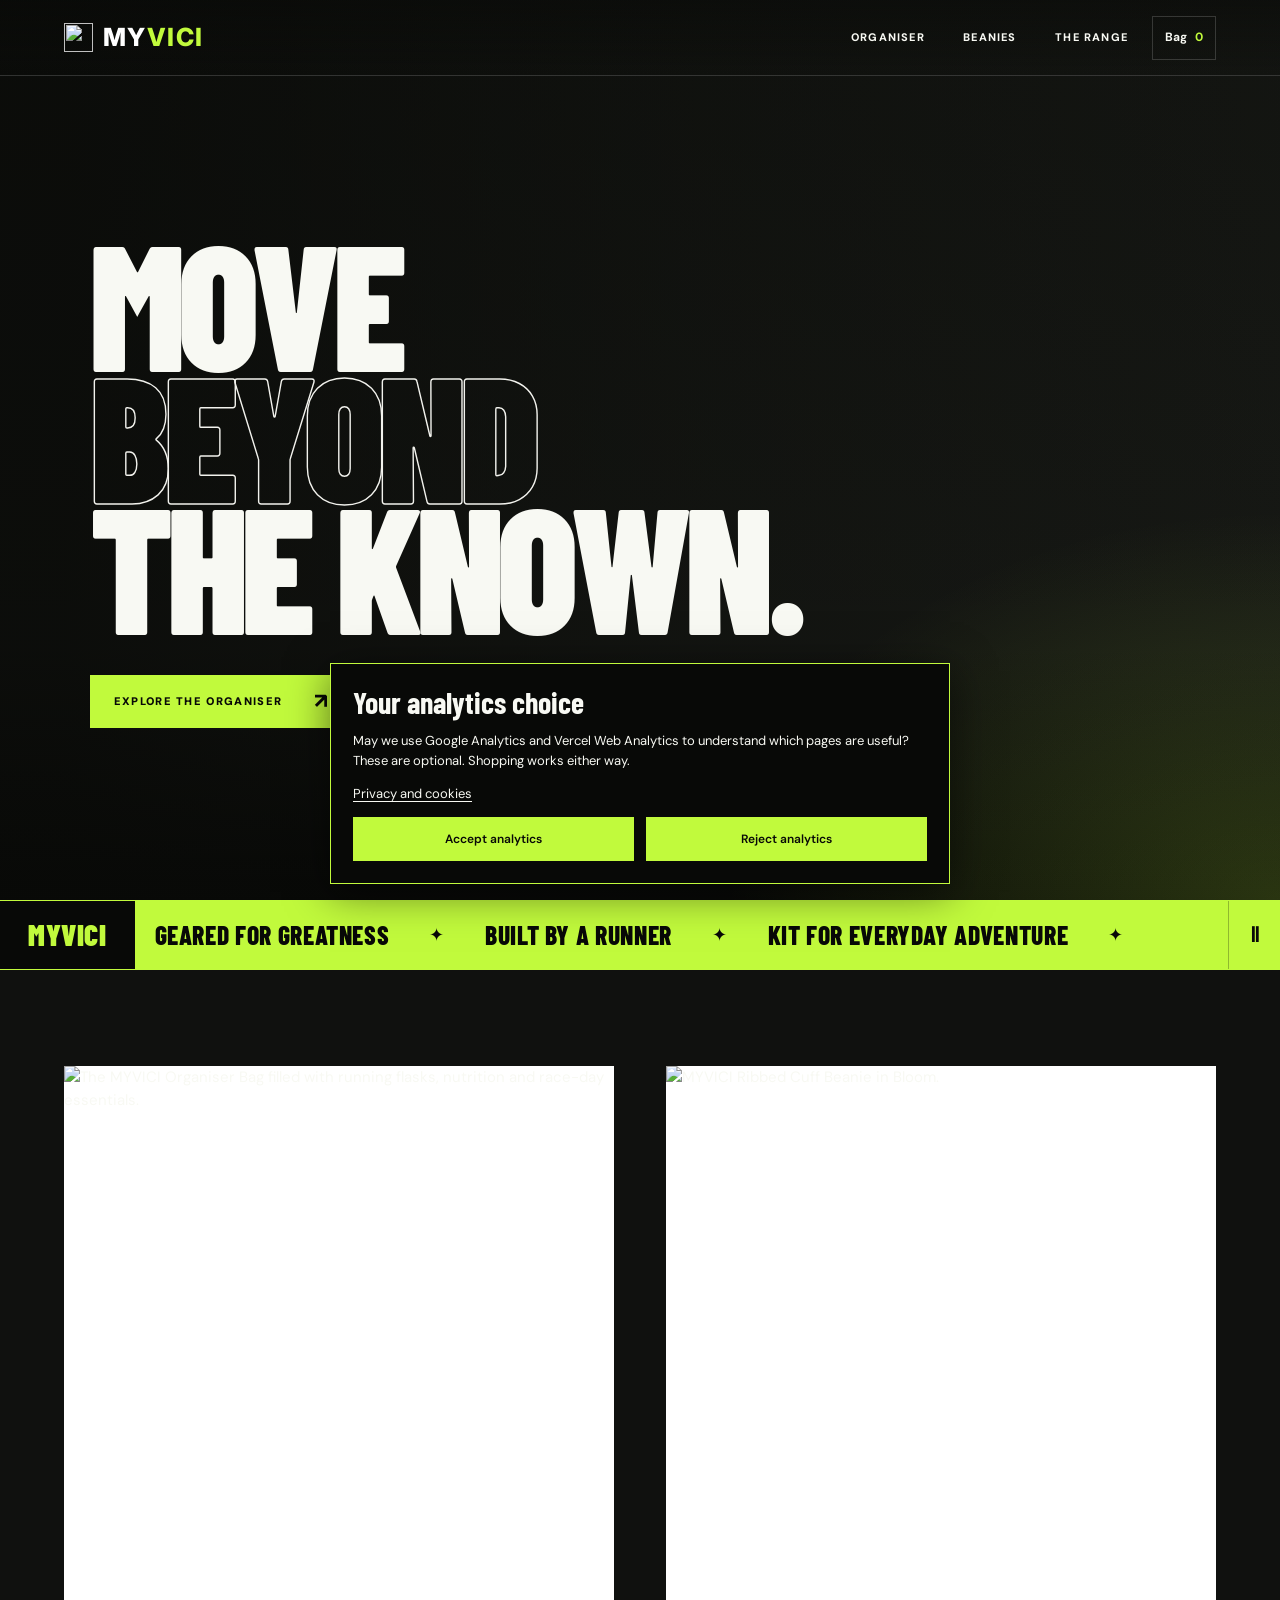
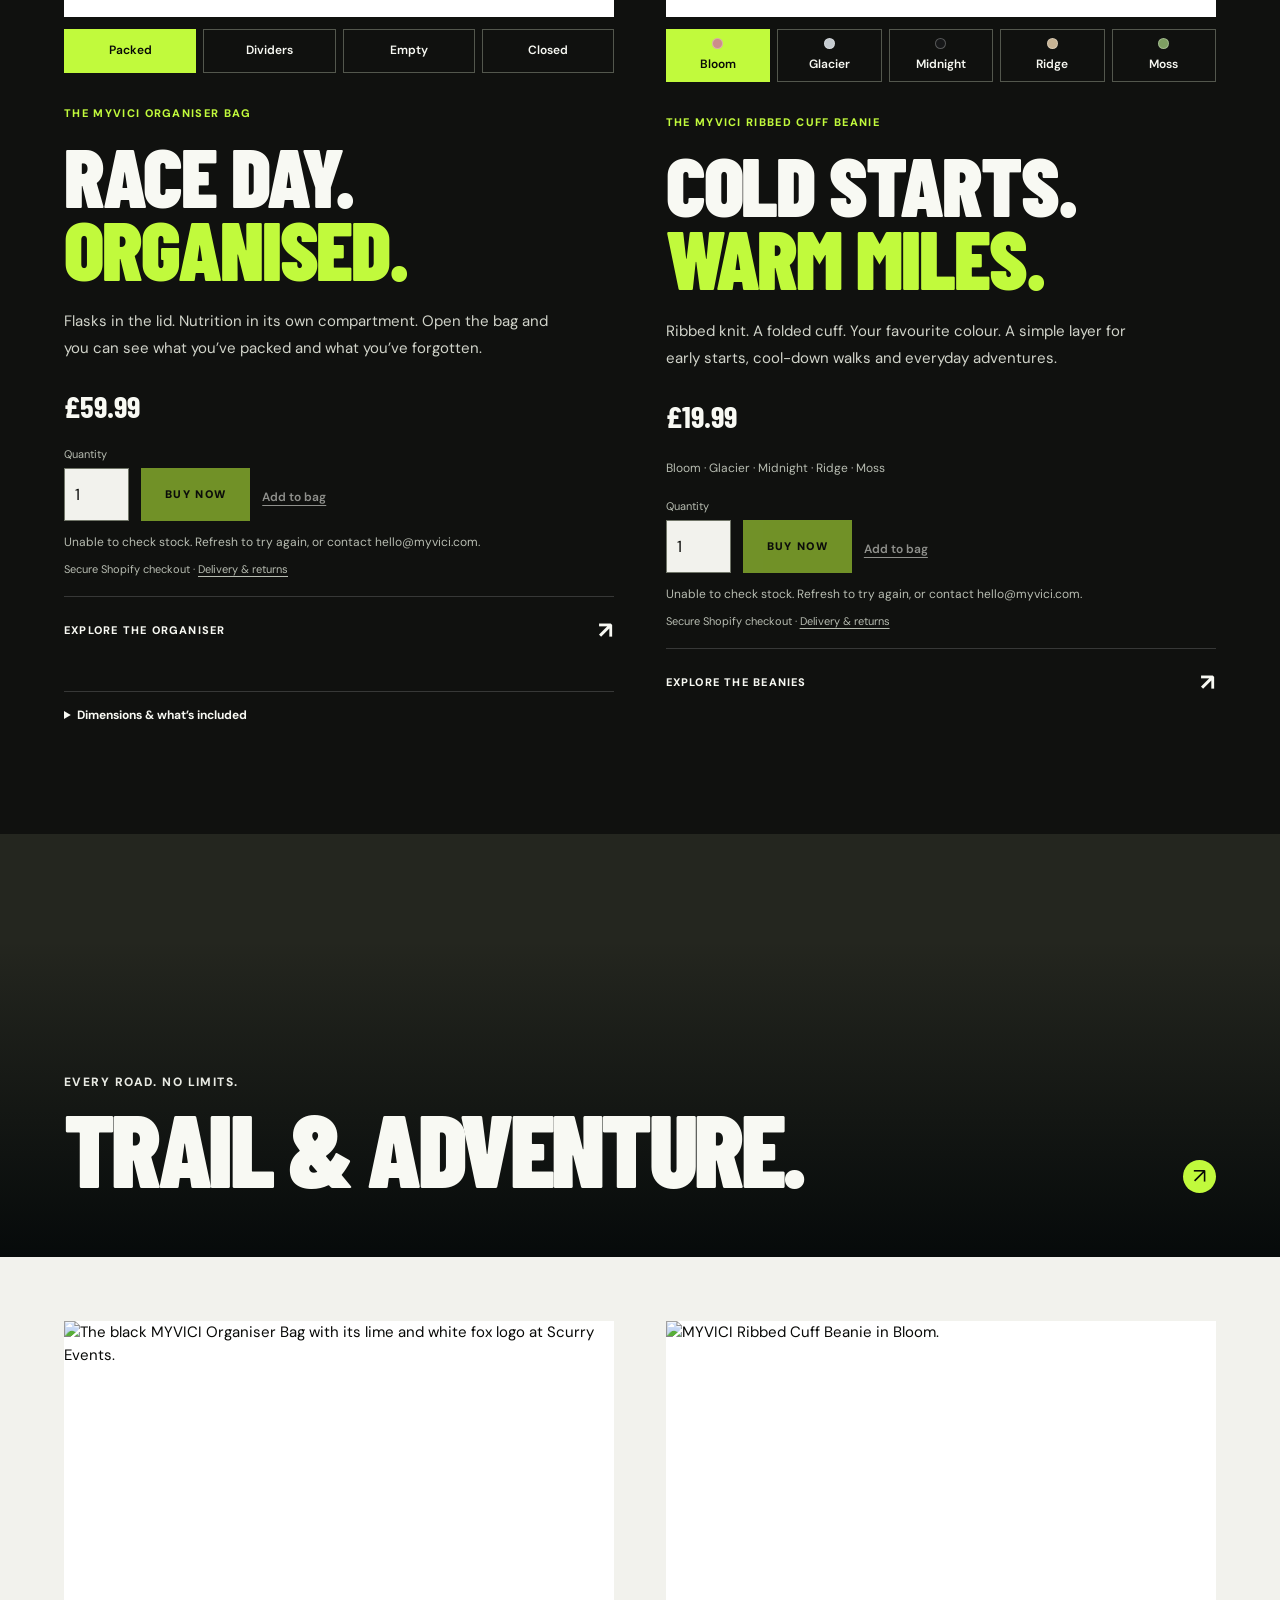
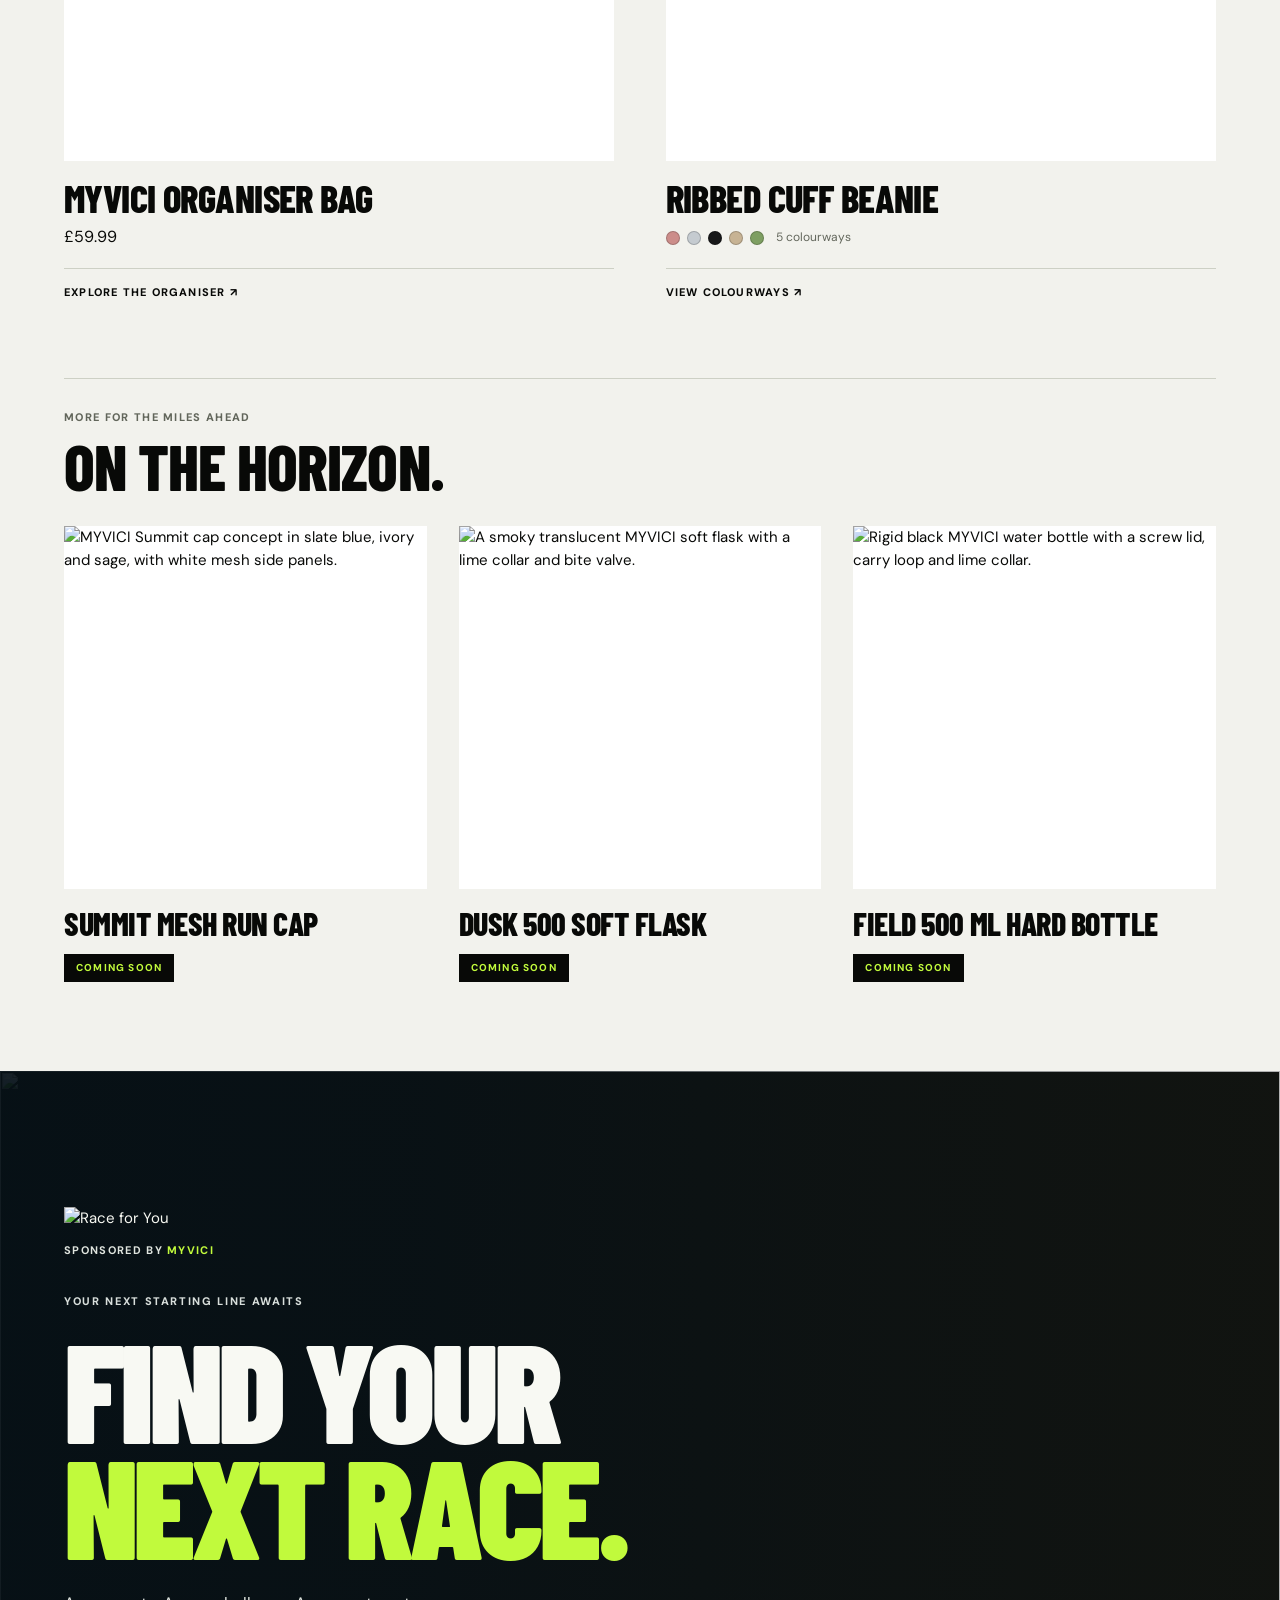
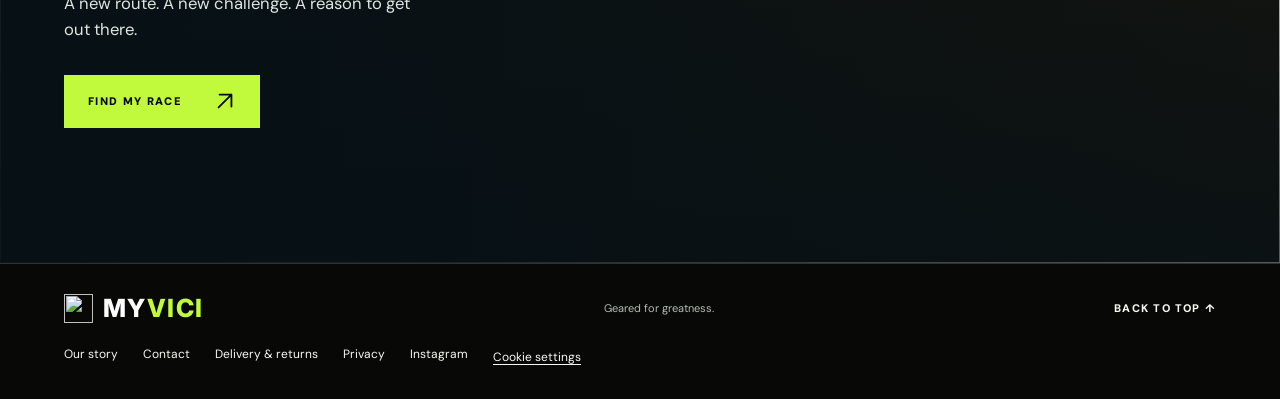
==== commit a74fbb50: "Clarify Black Friday offers and add scrolling banner" ====
--- a/index.html
+++ b/index.html
@@ -3,10 +3,17 @@
 <title>Move beyond the known | MYVICI</title>
 <meta name="description" content="Runner-led kit for race day and everyday adventure. Shop the MYVICI Organiser Bag and five colours of ribbed cuff beanies.">
 <link rel="preconnect" href="https://fonts.googleapis.com"><link rel="preconnect" href="https://fonts.gstatic.com" crossorigin>
-<link href="https://fonts.googleapis.com/css2?family=Barlow+Condensed:wght@500;600;700;800;900&family=DM+Sans:wght@400;500;600;700;800;900&family=Inter:wght@800&display=swap" rel="stylesheet"><link rel="stylesheet" href="/assets/launch/styles.css?v=20261123"><link rel="icon" href="https://cdn.shopify.com/s/files/1/0974/8060/6020/files/myvici-emblem.png?v=1795444607"><meta name="google-site-verification" content="QIyIsoYlSqglLtE6w4tY4c9Tm0oJ1B1Z4hl0GMu_wqo"><link rel="canonical" href="https://myvici.com/"><meta property="og:title" content="MYVICI | Move beyond the known"><meta property="og:description" content="Runner-led kit for race day and everyday adventure."><meta property="og:type" content="website"><meta property="og:url" content="https://myvici.com/"><meta property="og:image" content="https://cdn.shopify.com/s/files/1/0974/8060/6020/files/myvici-organiser-packed.webp?v=1795444615"></head>
-<body class="home" id="top"><a class="skip" href="#content">Skip to content</a><header class="site-head"><a class="logo" href="/#top" aria-label="MYVICI home"><span class="logo-mark"><img src="https://cdn.shopify.com/s/files/1/0974/8060/6020/files/myvici-emblem.png?v=1795444607" width="29" height="29" alt=""></span><span class="brand-name">MY<span>VICI</span></span></a><nav aria-label="Main menu"><a href="/products/myvici-performance-bag/">Organiser</a><a href="/products/myvici-beanie/">Beanies</a><a href="/#terrain">The range</a></nav><button class="cart-toggle" type="button" data-open-cart aria-label="Open your shopping bag">Bag <span data-cart-count>0</span></button></header><main id="content"><section class="hero" aria-labelledby="hero-title"><div class="hero-content"><h1 id="hero-title" aria-label="Move beyond the known."><span>Move</span><span class="outline">Beyond</span><span>the known.</span></h1><a class="primary-button" href="/products/myvici-performance-bag/">Explore the organiser <span aria-hidden="true"><i class="arrow-glyph" aria-hidden="true">↗</i><svg class="mobile-arrow" viewBox="0 0 24 24" fill="none" stroke="currentColor" stroke-width="2" stroke-linecap="round" stroke-linejoin="round" aria-hidden="true" focusable="false"><path d="M5 19 19 5M6 5h13v13"/></svg></span></a></div></section><div class="strip"><p class="launch-strip" data-promo-summary>Geared for greatness · Built by a runner</p></div>
-<section class="product-pair section-pad" aria-label="Explore the MYVICI Organiser Bag and beanies">
-  <article class="product-feature" data-product="bag" data-variant="56804961976644" id="organiser" aria-labelledby="bag-title">
+<link href="https://fonts.googleapis.com/css2?family=Barlow+Condensed:wght@500;600;700;800;900&family=DM+Sans:wght@400;500;600;700;800;900&family=Inter:wght@800&display=swap" rel="stylesheet"><link rel="stylesheet" href="/assets/launch/styles.css?v=20261124-clear-offers"><link rel="icon" href="https://cdn.shopify.com/s/files/1/0974/8060/6020/files/myvici-emblem.png?v=1795444607"><meta name="google-site-verification" content="QIyIsoYlSqglLtE6w4tY4c9Tm0oJ1B1Z4hl0GMu_wqo"><link rel="canonical" href="https://myvici.com/"><meta property="og:title" content="MYVICI | Move beyond the known"><meta property="og:description" content="Runner-led kit for race day and everyday adventure."><meta property="og:type" content="website"><meta property="og:url" content="https://myvici.com/"><meta property="og:image" content="https://cdn.shopify.com/s/files/1/0974/8060/6020/files/myvici-organiser-packed.webp?v=1795444615"></head>
+<body class="home" id="top"><a class="skip" href="#content">Skip to content</a><header class="site-head"><a class="logo" href="/#top" aria-label="MYVICI home"><span class="logo-mark"><img src="https://cdn.shopify.com/s/files/1/0974/8060/6020/files/myvici-emblem.png?v=1795444607" width="29" height="29" alt=""></span><span class="brand-name">MY<span>VICI</span></span></a><nav aria-label="Main menu"><a href="/products/myvici-performance-bag/">Organiser</a><a href="/products/myvici-beanie/">Beanies</a><a href="/#terrain">The range</a></nav><button class="cart-toggle" type="button" data-open-cart aria-label="Open your shopping bag">Bag <span data-cart-count>0</span></button></header><main id="content"><section class="hero" aria-labelledby="hero-title"><div class="hero-content"><h1 id="hero-title" aria-label="Move beyond the known."><span>Move</span><span class="outline">Beyond</span><span>the known.</span></h1><a class="primary-button" href="/products/myvici-performance-bag/">Explore the organiser <span aria-hidden="true"><i class="arrow-glyph" aria-hidden="true">↗</i><svg class="mobile-arrow" viewBox="0 0 24 24" fill="none" stroke="currentColor" stroke-width="2" stroke-linecap="round" stroke-linejoin="round" aria-hidden="true" focusable="false"><path d="M5 19 19 5M6 5h13v13"/></svg></span></a></div></section><section class="promo-ribbon" data-promo-ribbon aria-label="MYVICI offers">
+  <p class="promo-ribbon-label" data-promo-label>MYVICI</p>
+  <div class="promo-ribbon-window"><div class="promo-ribbon-track">
+    <div class="promo-ribbon-group" data-promo-group><span>Geared for greatness</span><span>Built by a runner</span><span>Kit for everyday adventure</span></div>
+    <div class="promo-ribbon-group" data-promo-group aria-hidden="true"><span>Geared for greatness</span><span>Built by a runner</span><span>Kit for everyday adventure</span></div>
+  </div></div>
+  <button class="promo-ribbon-toggle" type="button" data-promo-toggle aria-label="Pause scrolling offers" aria-pressed="false"><span aria-hidden="true">Ⅱ</span></button>
+</section>
+<section id="shop" class="product-pair section-pad" aria-label="Explore the MYVICI Organiser Bag and beanies">
+  <article class="product-feature" data-product="bag" data-variant="56804961976644" id="organiser" aria-labelledby="bag-title"><span id="inside" class="legacy-anchor" aria-hidden="true"></span>
     <div class="bag-gallery" data-gallery><img class="gallery-image " src="https://cdn.shopify.com/s/files/1/0974/8060/6020/files/myvici-organiser-packed.webp?v=1795444615" alt="The MYVICI Organiser Bag filled with running flasks, nutrition and race-day essentials." loading="lazy" decoding="async"><div class="picker" role="group" aria-label="Organiser Bag view"><button type="button" data-src="https://cdn.shopify.com/s/files/1/0974/8060/6020/files/myvici-organiser-packed.webp?v=1795444615" data-alt="The MYVICI Organiser Bag filled with running flasks, nutrition and race-day essentials." aria-pressed="true">Packed</button><button type="button" data-src="https://cdn.shopify.com/s/files/1/0974/8060/6020/files/myvici-organiser-dividers.webp?v=1795444623" data-alt="Adjustable dividers fitted inside the open MYVICI Organiser Bag." aria-pressed="false">Dividers</button><button type="button" data-src="https://cdn.shopify.com/s/files/1/0974/8060/6020/files/myvici-organiser-empty.webp?v=1795444637" data-alt="The MYVICI Organiser Bag open on an outdoor table with the dividers removed." aria-pressed="false">Empty</button><button type="button" data-src="https://cdn.shopify.com/s/files/1/0974/8060/6020/files/myvici-organiser-closed.webp?v=1795444643" data-alt="The black MYVICI Organiser Bag with its lime and white fox logo at Scurry Events." aria-pressed="false">Closed</button></div></div>
     <div class="product-copy"><p class="eyebrow">The MYVICI Organiser Bag</p>
     <h2 id="bag-title">Race day.<br><em>Organised.</em></h2>
@@ -28,10 +35,10 @@
     </div>
   </article>
 </section>
-<section class="combined-range" id="terrain" aria-labelledby="range-title"><a class="category-card trail-banner" href="#products" aria-label="Explore the Trail and Adventure range"><div><p>Every road. No limits.</p><h2 id="range-title">Trail &amp; Adventure.</h2></div><span class="category-arrow" aria-hidden="true"><i class="arrow-glyph" aria-hidden="true">↗</i><svg class="mobile-arrow" viewBox="0 0 24 24" fill="none" stroke="currentColor" stroke-width="2" stroke-linecap="round" stroke-linejoin="round" aria-hidden="true" focusable="false"><path d="M5 19 19 5M6 5h13v13"/></svg></span></a>
+<span id="field" class="legacy-anchor" aria-hidden="true"></span><section class="combined-range" id="terrain" aria-labelledby="range-title"><a class="category-card trail-banner" href="#products" aria-label="Explore the Trail and Adventure range"><div><p>Every road. No limits.</p><h2 id="range-title">Trail &amp; Adventure.</h2></div><span class="category-arrow" aria-hidden="true"><i class="arrow-glyph" aria-hidden="true">↗</i><svg class="mobile-arrow" viewBox="0 0 24 24" fill="none" stroke="currentColor" stroke-width="2" stroke-linecap="round" stroke-linejoin="round" aria-hidden="true" focusable="false"><path d="M5 19 19 5M6 5h13v13"/></svg></span></a>
   <div class="range-catalogue" id="products">
     <div class="range-featured"><article class="range-card"><img class="gallery-image " src="https://cdn.shopify.com/s/files/1/0974/8060/6020/files/myvici-organiser-closed.webp?v=1795444643" alt="The black MYVICI Organiser Bag with its lime and white fox logo at Scurry Events." loading="lazy" decoding="async"><h3>MYVICI Organiser Bag</h3><p class="range-price" data-catalog-bag-price>£59.99</p><a class="collection-link" href="/products/myvici-performance-bag/">Explore the organiser <i class="arrow-glyph" aria-hidden="true">↗</i><svg class="mobile-arrow" viewBox="0 0 24 24" fill="none" stroke="currentColor" stroke-width="2" stroke-linecap="round" stroke-linejoin="round" aria-hidden="true" focusable="false"><path d="M5 19 19 5M6 5h13v13"/></svg></a></article><article class="range-card"><img class="gallery-image " src="https://cdn.shopify.com/s/files/1/0974/8060/6020/files/myvici-beanie-bloom.webp?v=1795444148" alt="MYVICI Ribbed Cuff Beanie in Bloom." loading="lazy" decoding="async"><h3>Ribbed Cuff Beanie</h3><div class="range-swatches" role="img" aria-label="Five colourways: Bloom, Glacier, Midnight, Ridge and Moss"><i style="--swatch:#cc8d8a"></i><i style="--swatch:#c5cbd0"></i><i style="--swatch:#171819"></i><i style="--swatch:#c7b394"></i><i style="--swatch:#7e9f62"></i><span aria-hidden="true">5 colourways</span></div><a class="collection-link" href="/products/myvici-beanie/">View colourways <i class="arrow-glyph" aria-hidden="true">↗</i><svg class="mobile-arrow" viewBox="0 0 24 24" fill="none" stroke="currentColor" stroke-width="2" stroke-linecap="round" stroke-linejoin="round" aria-hidden="true" focusable="false"><path d="M5 19 19 5M6 5h13v13"/></svg></a></article></div>
-    <div class="upcoming-heading"><p class="eyebrow">More for the miles ahead</p><h3>On the horizon.</h3></div>
+    <div class="upcoming-heading" id="coming"><p class="eyebrow">More for the miles ahead</p><h3>On the horizon.</h3></div>
     <div class="range-upcoming"><article class="range-card upcoming-card"><img class="gallery-image " src="https://cdn.shopify.com/s/files/1/0974/8060/6020/files/myvici-summit-cap-studio.webp?v=1795444652" alt="MYVICI Summit cap concept in slate blue, ivory and sage, with white mesh side panels." loading="lazy" decoding="async"><h3>SUMMIT Mesh Run Cap</h3><p class="coming-soon">Coming soon</p></article><article class="range-card upcoming-card"><img class="gallery-image " src="https://cdn.shopify.com/s/files/1/0974/8060/6020/files/myvici-soft-flask.webp?v=1795444664" alt="A smoky translucent MYVICI soft flask with a lime collar and bite valve." loading="lazy" decoding="async"><h3>DUSK 500 Soft Flask</h3><p class="coming-soon">Coming soon</p></article><article class="range-card upcoming-card"><img class="gallery-image " src="https://cdn.shopify.com/s/files/1/0974/8060/6020/files/myvici-field-bottle.webp?v=1795444672" alt="Rigid black MYVICI water bottle with a screw lid, carry loop and lime collar." loading="lazy" decoding="async"><h3>FIELD 500 ml Hard Bottle</h3><p class="coming-soon">Coming soon</p></article></div>
   </div>
 </section>
@@ -49,4 +56,4 @@
     </div>
   </a>
 </section>
-</main><footer><a class="logo" href="/#top" aria-label="MYVICI home"><span class="logo-mark"><img src="https://cdn.shopify.com/s/files/1/0974/8060/6020/files/myvici-emblem.png?v=1795444607" width="29" height="29" alt=""></span><span class="brand-name">MY<span>VICI</span></span></a><small>Geared for greatness.</small><nav class="footer-links" aria-label="Footer"><a href="/our-story.html">Our story</a><a href="mailto:hello@myvici.com">Contact</a><a href="/delivery-returns.html">Delivery & returns</a><a href="/privacy.html">Privacy</a><a href="https://www.instagram.com/myvici_/" target="_blank" rel="noopener noreferrer">Instagram</a><button class="analytics-settings" type="button" data-analytics-settings hidden>Cookie settings</button></nav><a class="top-link" href="#top">Back to top <i class="arrow-glyph" aria-hidden="true">↑</i><svg class="mobile-arrow" viewBox="0 0 24 24" fill="none" stroke="currentColor" stroke-width="2" stroke-linecap="round" stroke-linejoin="round" aria-hidden="true" focusable="false"><path d="M12 20V4m-7 7 7-7 7 7"/></svg></a></footer><dialog class="shopping-bag" id="shopping-bag" aria-labelledby="bag-heading"><div class="basket-header"><h2 id="bag-heading">Your bag.</h2><button type="button" data-close-cart aria-label="Close shopping bag">×</button></div><div class="basket-lines" data-cart-lines></div><p class="cart-status" role="status" aria-live="polite"></p><div class="basket-bottom"><div class="basket-total"><span>Subtotal</span><strong data-cart-total>£0.00</strong></div><p>Offers applied automatically. Delivery is calculated at checkout.</p><a class="primary-button" data-checkout hidden>Secure checkout</a><button class="add-button" type="button" data-close-cart>Continue shopping</button></div></dialog><script src="/assets/launch/storefront.js?v=20261123" defer></script><script src="/assets/launch/commerce.js?v=20261123" defer></script><script src="/assets/redesign/analytics.js?v=20261123" defer></script></body></html>+</main><footer><a class="logo" href="/#top" aria-label="MYVICI home"><span class="logo-mark"><img src="https://cdn.shopify.com/s/files/1/0974/8060/6020/files/myvici-emblem.png?v=1795444607" width="29" height="29" alt=""></span><span class="brand-name">MY<span>VICI</span></span></a><small>Geared for greatness.</small><nav class="footer-links" aria-label="Footer"><a href="/our-story.html">Our story</a><a href="mailto:hello@myvici.com">Contact</a><a href="/delivery-returns.html">Delivery & returns</a><a href="/privacy.html">Privacy</a><a href="https://www.instagram.com/myvici_/" target="_blank" rel="noopener noreferrer">Instagram</a><button class="analytics-settings" type="button" data-analytics-settings hidden>Cookie settings</button></nav><a class="top-link" href="#top">Back to top <i class="arrow-glyph" aria-hidden="true">↑</i><svg class="mobile-arrow" viewBox="0 0 24 24" fill="none" stroke="currentColor" stroke-width="2" stroke-linecap="round" stroke-linejoin="round" aria-hidden="true" focusable="false"><path d="M12 20V4m-7 7 7-7 7 7"/></svg></a></footer><dialog class="shopping-bag" id="shopping-bag" aria-labelledby="bag-heading"><div class="basket-header"><h2 id="bag-heading">Your bag.</h2><button type="button" data-close-cart aria-label="Close shopping bag">×</button></div><div class="basket-lines" data-cart-lines></div><p class="cart-status" role="status" aria-live="polite"></p><div class="basket-bottom"><div class="basket-total"><span>Subtotal</span><strong data-cart-total>£0.00</strong></div><p>Offers applied automatically. Delivery is calculated at checkout.</p><a class="primary-button" data-checkout hidden>Secure checkout</a><button class="add-button" type="button" data-close-cart>Continue shopping</button></div></dialog><script src="/assets/launch/storefront.js?v=20261124-clear-offers" defer></script><script src="/assets/launch/commerce.js?v=20261124-clear-offers" defer></script><script src="/assets/redesign/analytics.js?v=20261124-clear-offers" defer></script></body></html>
--- a/assets/launch/styles.css
+++ b/assets/launch/styles.css
@@ -292,8 +292,49 @@
 .cart-toggle { color:var(--white); background:transparent; border:1px solid var(--rule); padding:10px 12px; min-height:44px; font-size:12px; font-weight:700; cursor:pointer; }
 .cart-toggle span { color:var(--lime); margin-left:5px; }
 .purchase-panel { margin-top:20px; }
+.legacy-anchor { display:block; height:0; scroll-margin-top:110px; }
+#shop,#coming { scroll-margin-top:110px; }
 .bag-price s,.range-price s { margin-left:12px; color:var(--muted); font-size:.65em; font-weight:400; }
 .launch-offer { font-size:12px; text-transform:none; letter-spacing:0; line-height:1.7; max-width:49ch; border-top:1px solid var(--rule); padding-top:14px; margin-bottom:18px; }
+/* Keep the two-beanie offer distinct from the organiser bundle. */
+.launch-offer { max-width:none; padding:0; margin:0 0 22px; border:1px solid #c1fa3c66; background:#171c11; color:var(--white); }
+.offer-primary { display:block; padding:20px 22px; }
+.offer-kicker { display:block; margin-bottom:8px; color:var(--lime); font:800 .875rem/1.3 var(--body); letter-spacing:.12em; text-transform:uppercase; }
+.offer-headline { display:block; color:var(--lime); font:800 clamp(2rem,3vw,3rem)/1.05 var(--display); letter-spacing:-.01em; text-transform:uppercase; }
+.offer-detail { display:block; margin-top:9px; color:var(--white); font:500 1rem/1.5 var(--body); }
+.offer-bundle { display:flex; flex-wrap:wrap; align-items:baseline; justify-content:space-between; gap:5px 16px; border-top:1px solid #c1fa3c33; padding:14px 22px; font:700 1rem/1.4 var(--body); background:#08090766; }
+.offer-bundle strong { font:700 1.75rem/1 var(--display); }
+.offer-terms { display:block; border-top:1px solid var(--rule); padding:12px 22px; color:var(--muted); font:400 .875rem/1.5 var(--body); }
+/* A high-contrast offer ribbon sits immediately beneath the unchanged hero. */
+.promo-ribbon { display:flex; align-items:stretch; overflow:hidden; background:var(--lime); color:var(--ink); border-block:1px solid var(--lime); }
+.promo-ribbon-label { display:flex; align-items:center; justify-content:center; flex:none; margin:0; padding:18px 28px; background:var(--ink); color:var(--lime); font:900 clamp(1.5rem,2.3vw,2.25rem)/1 var(--display); letter-spacing:.02em; text-transform:uppercase; }
+.promo-ribbon-window { min-width:0; flex:1; overflow:hidden; }
+.promo-ribbon-track { display:flex; width:max-content; height:100%; animation:promo-scroll 36s linear infinite; }
+.promo-ribbon-group { display:flex; align-items:center; flex:none; min-width:100vw; gap:40px; padding:20px 20px; white-space:nowrap; }
+.promo-ribbon-group span { display:inline-flex; align-items:center; gap:40px; font:800 clamp(1.25rem,2vw,1.75rem)/1.1 var(--display); letter-spacing:.025em; text-transform:uppercase; }
+.promo-ribbon-group span::after { content:'✦'; font:400 1.15rem/1 var(--body); }
+.promo-ribbon-toggle { display:grid; place-items:center; flex:none; width:52px; min-height:52px; border:0; border-left:1px solid #08090744; background:var(--lime); color:var(--ink); font:800 1.25rem/1 var(--body); }
+.promo-ribbon-toggle:focus-visible { outline:3px solid var(--ink); outline-offset:-5px; }
+.promo-ribbon.is-paused .promo-ribbon-track,.promo-ribbon:hover .promo-ribbon-track,.promo-ribbon:focus-within .promo-ribbon-track { animation-play-state:paused; }
+@keyframes promo-scroll { to { transform:translateX(-50%); } }
+@media(max-width:620px) {
+  .promo-ribbon { flex-wrap:wrap; }
+  .promo-ribbon-label { flex-basis:100%; padding:12px 20px; font-size:1.75rem; }
+  .promo-ribbon-window { flex:1 1 calc(100% - 44px); }
+  .promo-ribbon-group { padding-block:18px; }
+  .promo-ribbon-toggle { width:44px; }
+  .offer-primary { padding:18px; }
+  .offer-bundle,.offer-terms { padding-inline:18px; }
+}
+@media(prefers-reduced-motion:reduce) {
+  .promo-ribbon { flex-wrap:wrap; }
+  .promo-ribbon-label { flex-basis:100%; }
+  .promo-ribbon-window { flex:1 1 100%; }
+  .promo-ribbon-track { width:100%; animation:none; }
+  .promo-ribbon-group { width:100%; min-width:0; flex-wrap:wrap; justify-content:center; white-space:normal; gap:12px 24px; padding:20px; }
+  .promo-ribbon-group span { text-align:center; }
+  .promo-ribbon-group[aria-hidden],.promo-ribbon-group span::after,.promo-ribbon-toggle { display:none; }
+}
 .buy-actions { display:flex; align-items:end; gap:12px; flex-wrap:wrap; }
 .quantity-label { display:grid; gap:5px; font-size:11px; color:var(--muted); }
 .quantity-label input { width:65px; min-height:53px; padding:10px; border:1px solid #707568; border-radius:0; background:var(--paper); color:var(--ink); font:16px var(--body); }
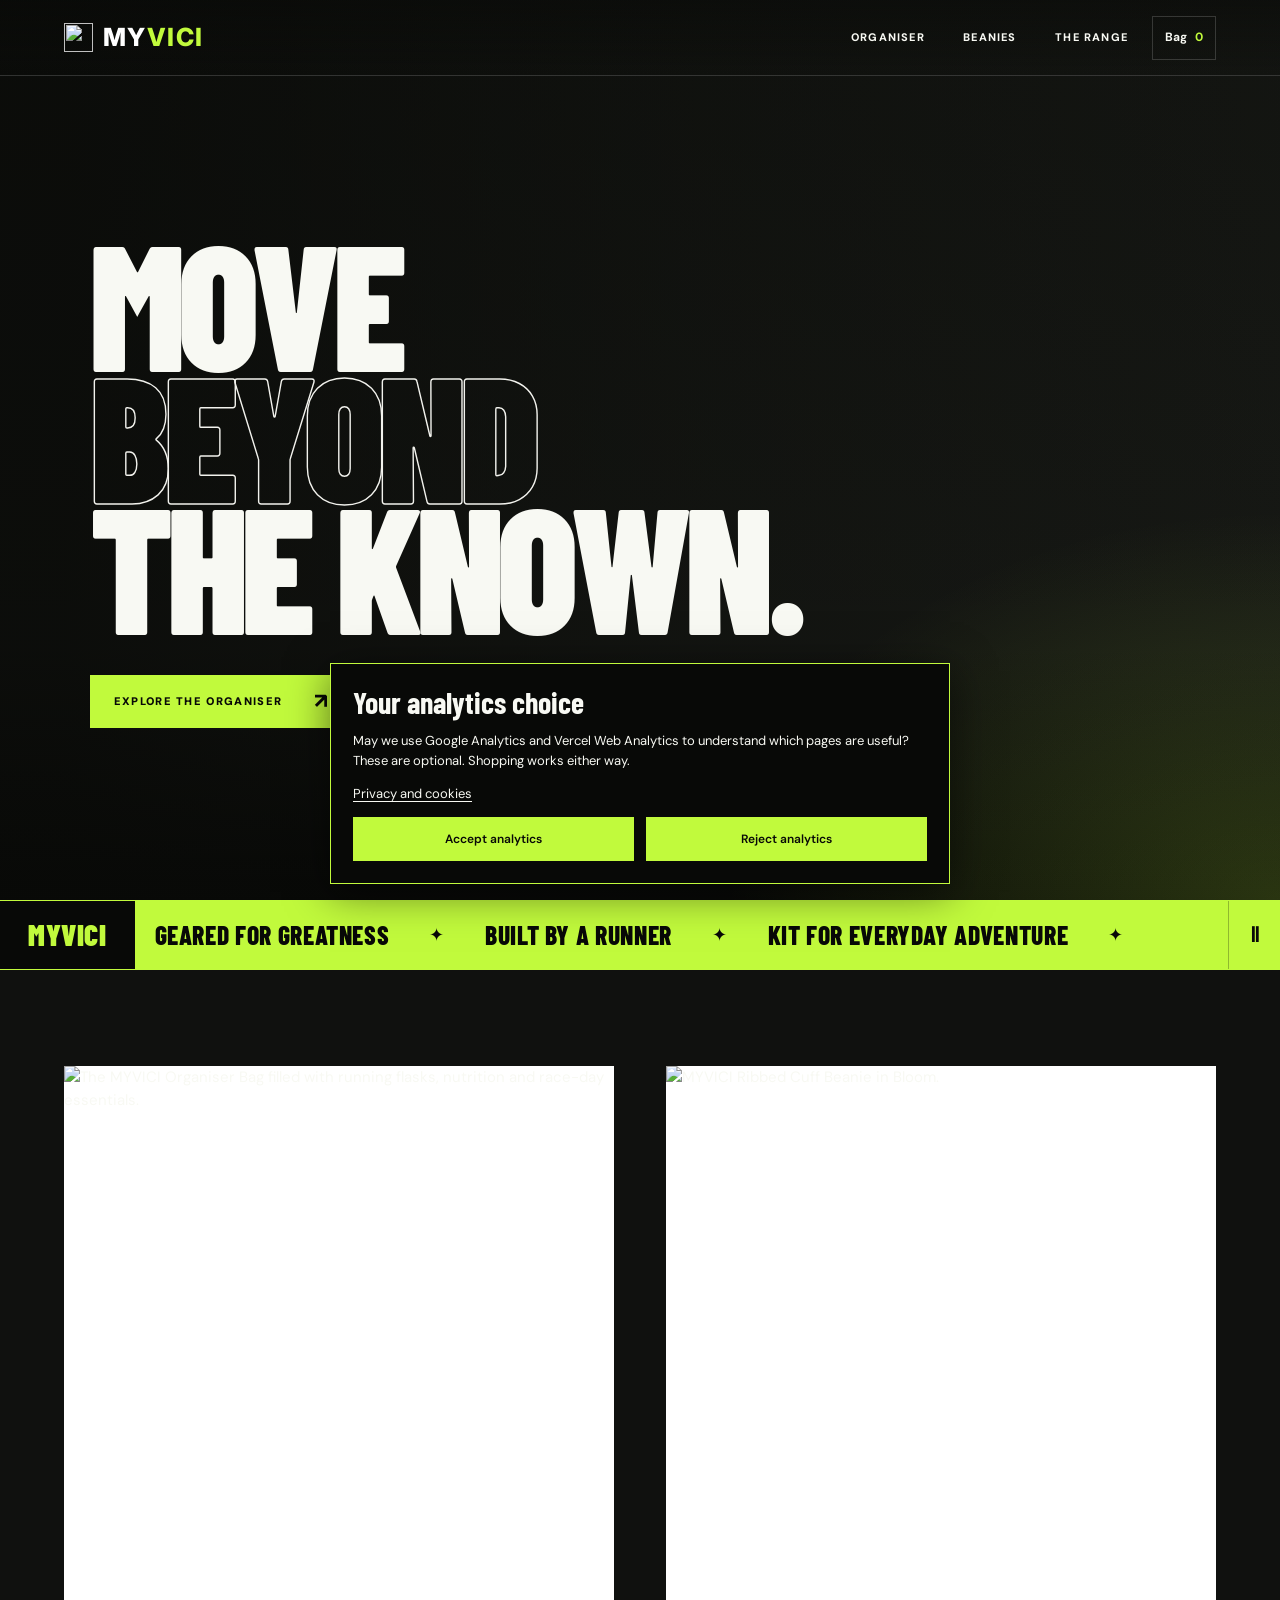
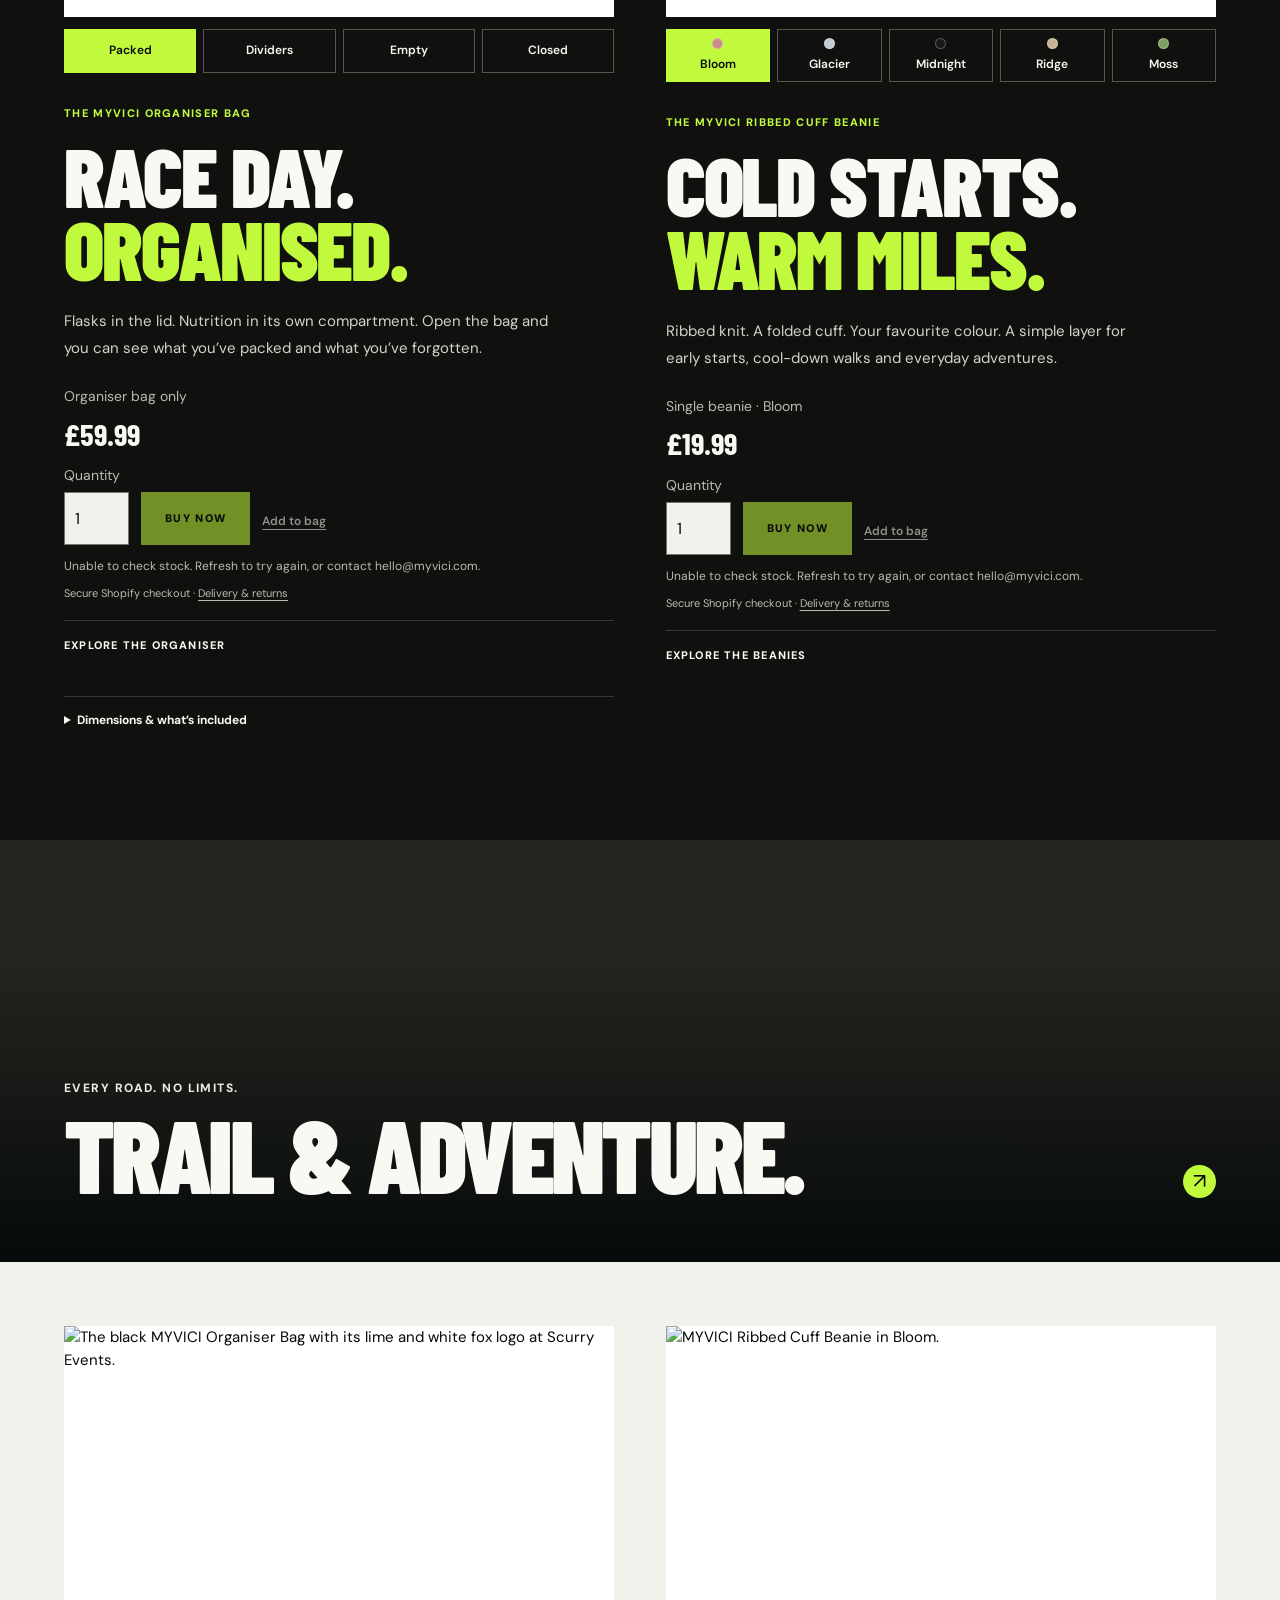
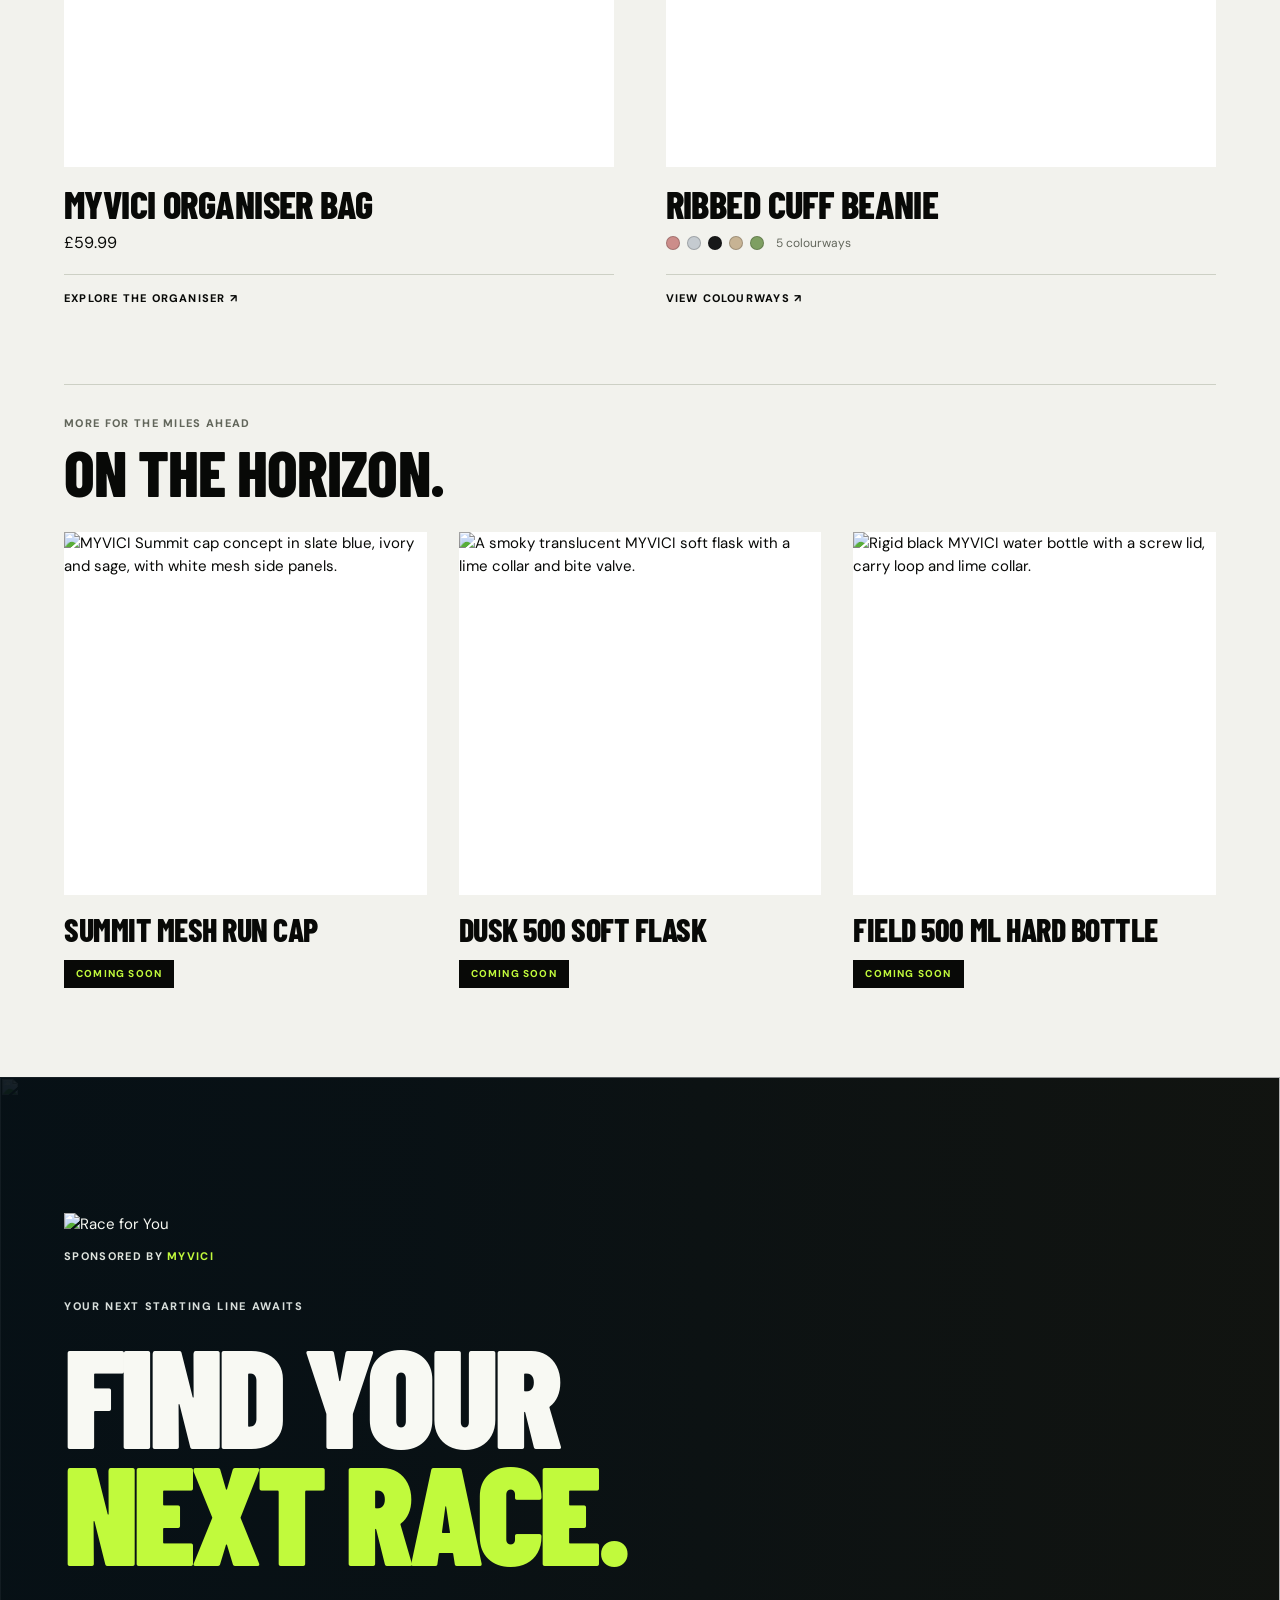
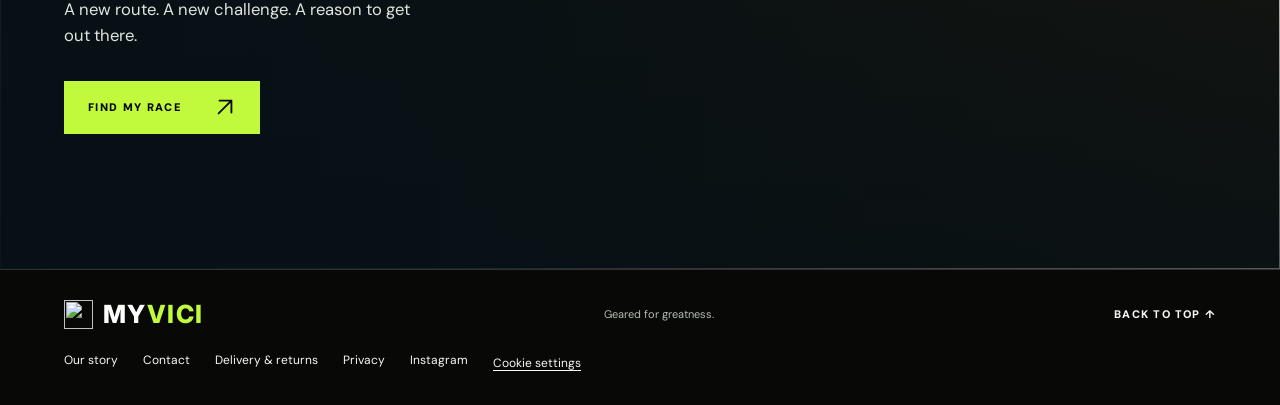
==== commit feb8335a: "Separate single purchases from selectable Black Friday offers" ====
--- a/index.html
+++ b/index.html
@@ -3,7 +3,7 @@
 <title>Move beyond the known | MYVICI</title>
 <meta name="description" content="Runner-led kit for race day and everyday adventure. Shop the MYVICI Organiser Bag and five colours of ribbed cuff beanies.">
 <link rel="preconnect" href="https://fonts.googleapis.com"><link rel="preconnect" href="https://fonts.gstatic.com" crossorigin>
-<link href="https://fonts.googleapis.com/css2?family=Barlow+Condensed:wght@500;600;700;800;900&family=DM+Sans:wght@400;500;600;700;800;900&family=Inter:wght@800&display=swap" rel="stylesheet"><link rel="stylesheet" href="/assets/launch/styles.css?v=20261124-clear-offers"><link rel="icon" href="https://cdn.shopify.com/s/files/1/0974/8060/6020/files/myvici-emblem.png?v=1795444607"><meta name="google-site-verification" content="QIyIsoYlSqglLtE6w4tY4c9Tm0oJ1B1Z4hl0GMu_wqo"><link rel="canonical" href="https://myvici.com/"><meta property="og:title" content="MYVICI | Move beyond the known"><meta property="og:description" content="Runner-led kit for race day and everyday adventure."><meta property="og:type" content="website"><meta property="og:url" content="https://myvici.com/"><meta property="og:image" content="https://cdn.shopify.com/s/files/1/0974/8060/6020/files/myvici-organiser-packed.webp?v=1795444615"></head>
+<link href="https://fonts.googleapis.com/css2?family=Barlow+Condensed:wght@500;600;700;800;900&family=DM+Sans:wght@400;500;600;700;800;900&family=Inter:wght@800&display=swap" rel="stylesheet"><link rel="stylesheet" href="/assets/launch/styles.css?v=20261124-offer-selectors"><link rel="icon" href="https://cdn.shopify.com/s/files/1/0974/8060/6020/files/myvici-emblem.png?v=1795444607"><meta name="google-site-verification" content="QIyIsoYlSqglLtE6w4tY4c9Tm0oJ1B1Z4hl0GMu_wqo"><link rel="canonical" href="https://myvici.com/"><meta property="og:title" content="MYVICI | Move beyond the known"><meta property="og:description" content="Runner-led kit for race day and everyday adventure."><meta property="og:type" content="website"><meta property="og:url" content="https://myvici.com/"><meta property="og:image" content="https://cdn.shopify.com/s/files/1/0974/8060/6020/files/myvici-organiser-packed.webp?v=1795444615"></head>
 <body class="home" id="top"><a class="skip" href="#content">Skip to content</a><header class="site-head"><a class="logo" href="/#top" aria-label="MYVICI home"><span class="logo-mark"><img src="https://cdn.shopify.com/s/files/1/0974/8060/6020/files/myvici-emblem.png?v=1795444607" width="29" height="29" alt=""></span><span class="brand-name">MY<span>VICI</span></span></a><nav aria-label="Main menu"><a href="/products/myvici-performance-bag/">Organiser</a><a href="/products/myvici-beanie/">Beanies</a><a href="/#terrain">The range</a></nav><button class="cart-toggle" type="button" data-open-cart aria-label="Open your shopping bag">Bag <span data-cart-count>0</span></button></header><main id="content"><section class="hero" aria-labelledby="hero-title"><div class="hero-content"><h1 id="hero-title" aria-label="Move beyond the known."><span>Move</span><span class="outline">Beyond</span><span>the known.</span></h1><a class="primary-button" href="/products/myvici-performance-bag/">Explore the organiser <span aria-hidden="true"><i class="arrow-glyph" aria-hidden="true">↗</i><svg class="mobile-arrow" viewBox="0 0 24 24" fill="none" stroke="currentColor" stroke-width="2" stroke-linecap="round" stroke-linejoin="round" aria-hidden="true" focusable="false"><path d="M5 19 19 5M6 5h13v13"/></svg></span></a></div></section><section class="promo-ribbon" data-promo-ribbon aria-label="MYVICI offers">
   <p class="promo-ribbon-label" data-promo-label>MYVICI</p>
   <div class="promo-ribbon-window"><div class="promo-ribbon-track">
@@ -18,8 +18,8 @@
     <div class="product-copy"><p class="eyebrow">The MYVICI Organiser Bag</p>
     <h2 id="bag-title">Race day.<br><em>Organised.</em></h2>
     <p class="body-copy">Flasks in the lid. Nutrition in its own compartment. Open the bag and you can see what you’ve packed and what you’ve forgotten.</p>
-    <p class="bag-price" data-product-price>£59.99</p>
-<div class="purchase-panel" data-purchase-panel><p class="offer launch-offer" data-offer="bag" hidden></p><div class="buy-actions"><label class="quantity-label" for="qty-home-bag">Quantity<input id="qty-home-bag" data-quantity type="number" inputmode="numeric" value="1" min="1" max="48"></label><button class="primary-button" type="button" data-buy="now" disabled>Buy now</button><button class="add-button" type="button" data-buy="cart" disabled>Add to bag</button></div><p class="purchase-status" role="status" aria-live="polite">Checking availability…</p><p class="purchase-help">Secure Shopify checkout · <a href="/delivery-returns.html">Delivery & returns</a></p><a class="collection-link product-explore" href="/products/myvici-performance-bag/">Explore the organiser <span aria-hidden="true">↗</span></a></div>
+    <p class="single-label">Organiser bag only</p><p class="bag-price" data-product-price>£59.99</p>
+<div class="purchase-panel" data-purchase-panel><div class="buy-actions"><label class="quantity-label" for="qty-home-bag">Quantity<input id="qty-home-bag" data-quantity type="number" inputmode="numeric" value="1" min="1" max="48"></label><button class="primary-button" type="button" data-buy="now" disabled>Buy now</button><button class="add-button" type="button" data-buy="cart" disabled>Add to bag</button></div><p class="purchase-status" role="status" aria-live="polite">Checking availability…</p><p class="purchase-help">Secure Shopify checkout · <a href="/delivery-returns.html">Delivery & returns</a></p><form class="offer-picker" data-offer-picker="bundle" hidden></form><a class="collection-link product-explore" href="/products/myvici-performance-bag/">Explore the organiser </a></div>
     <details class="specs"><summary>Dimensions &amp; what’s included</summary><p>Approx. 45 × 32 × 17 cm and 1.6 kg. Includes adjustable dividers and zipped lid storage. Running kit shown is for illustration.</p></details></div>
   </article>
   <article class="product-feature beanie-feature" data-product="beanie" data-variant="57548044403012" id="myvici-rib-beanie" aria-labelledby="beanie-title">
@@ -31,7 +31,7 @@
       <p class="eyebrow">The MYVICI Ribbed Cuff Beanie</p>
       <h2 id="beanie-title">Cold starts.<br><em>Warm miles.</em></h2>
       <p class="body-copy">Ribbed knit. A folded cuff. Your favourite colour. A simple layer for early starts, cool-down walks and everyday adventures.</p>
-      <p class="bag-price" data-product-price>£19.99</p><p class="colour-note">Bloom · Glacier · Midnight · Ridge · Moss</p><div class="purchase-panel" data-purchase-panel><p class="offer launch-offer" data-offer="beanie" hidden></p><div class="buy-actions"><label class="quantity-label" for="qty-home-beanie">Quantity<input id="qty-home-beanie" data-quantity type="number" inputmode="numeric" value="1" min="1" max="48"></label><button class="primary-button" type="button" data-buy="now" disabled>Buy now</button><button class="add-button" type="button" data-buy="cart" disabled>Add to bag</button></div><p class="purchase-status" role="status" aria-live="polite">Checking availability…</p><p class="purchase-help">Secure Shopify checkout · <a href="/delivery-returns.html">Delivery & returns</a></p><a class="collection-link product-explore" href="/products/myvici-beanie/">Explore the beanies <span aria-hidden="true">↗</span></a></div>
+      <p class="single-label" data-single-choice>Single beanie · Bloom</p><p class="bag-price" data-product-price>£19.99</p><div class="purchase-panel" data-purchase-panel><div class="buy-actions"><label class="quantity-label" for="qty-home-beanie">Quantity<input id="qty-home-beanie" data-quantity type="number" inputmode="numeric" value="1" min="1" max="48"></label><button class="primary-button" type="button" data-buy="now" disabled>Buy now</button><button class="add-button" type="button" data-buy="cart" disabled>Add to bag</button></div><p class="purchase-status" role="status" aria-live="polite">Checking availability…</p><p class="purchase-help">Secure Shopify checkout · <a href="/delivery-returns.html">Delivery & returns</a></p><form class="offer-picker" data-offer-picker="pair" hidden></form><a class="collection-link product-explore" href="/products/myvici-beanie/">Explore the beanies </a></div>
     </div>
   </article>
 </section>
@@ -56,4 +56,4 @@
     </div>
   </a>
 </section>
-</main><footer><a class="logo" href="/#top" aria-label="MYVICI home"><span class="logo-mark"><img src="https://cdn.shopify.com/s/files/1/0974/8060/6020/files/myvici-emblem.png?v=1795444607" width="29" height="29" alt=""></span><span class="brand-name">MY<span>VICI</span></span></a><small>Geared for greatness.</small><nav class="footer-links" aria-label="Footer"><a href="/our-story.html">Our story</a><a href="mailto:hello@myvici.com">Contact</a><a href="/delivery-returns.html">Delivery & returns</a><a href="/privacy.html">Privacy</a><a href="https://www.instagram.com/myvici_/" target="_blank" rel="noopener noreferrer">Instagram</a><button class="analytics-settings" type="button" data-analytics-settings hidden>Cookie settings</button></nav><a class="top-link" href="#top">Back to top <i class="arrow-glyph" aria-hidden="true">↑</i><svg class="mobile-arrow" viewBox="0 0 24 24" fill="none" stroke="currentColor" stroke-width="2" stroke-linecap="round" stroke-linejoin="round" aria-hidden="true" focusable="false"><path d="M12 20V4m-7 7 7-7 7 7"/></svg></a></footer><dialog class="shopping-bag" id="shopping-bag" aria-labelledby="bag-heading"><div class="basket-header"><h2 id="bag-heading">Your bag.</h2><button type="button" data-close-cart aria-label="Close shopping bag">×</button></div><div class="basket-lines" data-cart-lines></div><p class="cart-status" role="status" aria-live="polite"></p><div class="basket-bottom"><div class="basket-total"><span>Subtotal</span><strong data-cart-total>£0.00</strong></div><p>Offers applied automatically. Delivery is calculated at checkout.</p><a class="primary-button" data-checkout hidden>Secure checkout</a><button class="add-button" type="button" data-close-cart>Continue shopping</button></div></dialog><script src="/assets/launch/storefront.js?v=20261124-clear-offers" defer></script><script src="/assets/launch/commerce.js?v=20261124-clear-offers" defer></script><script src="/assets/redesign/analytics.js?v=20261124-clear-offers" defer></script></body></html>+</main><footer><a class="logo" href="/#top" aria-label="MYVICI home"><span class="logo-mark"><img src="https://cdn.shopify.com/s/files/1/0974/8060/6020/files/myvici-emblem.png?v=1795444607" width="29" height="29" alt=""></span><span class="brand-name">MY<span>VICI</span></span></a><small>Geared for greatness.</small><nav class="footer-links" aria-label="Footer"><a href="/our-story.html">Our story</a><a href="mailto:hello@myvici.com">Contact</a><a href="/delivery-returns.html">Delivery & returns</a><a href="/privacy.html">Privacy</a><a href="https://www.instagram.com/myvici_/" target="_blank" rel="noopener noreferrer">Instagram</a><button class="analytics-settings" type="button" data-analytics-settings hidden>Cookie settings</button></nav><a class="top-link" href="#top">Back to top <i class="arrow-glyph" aria-hidden="true">↑</i><svg class="mobile-arrow" viewBox="0 0 24 24" fill="none" stroke="currentColor" stroke-width="2" stroke-linecap="round" stroke-linejoin="round" aria-hidden="true" focusable="false"><path d="M12 20V4m-7 7 7-7 7 7"/></svg></a></footer><dialog class="shopping-bag" id="shopping-bag" aria-labelledby="bag-heading"><div class="basket-header"><h2 id="bag-heading">Your bag.</h2><button type="button" data-close-cart aria-label="Close shopping bag">×</button></div><div class="basket-lines" data-cart-lines></div><p class="cart-status" role="status" aria-live="polite"></p><div class="basket-bottom"><div class="basket-total"><span>Subtotal</span><strong data-cart-total>£0.00</strong></div><p>Offers applied automatically. Delivery is calculated at checkout.</p><a class="primary-button" data-checkout hidden>Secure checkout</a><button class="add-button" type="button" data-close-cart>Continue shopping</button></div></dialog><script src="/assets/launch/storefront.js?v=20261124-offer-selectors" defer></script><script src="/assets/launch/commerce.js?v=20261124-offer-selectors" defer></script><script src="/assets/redesign/analytics.js?v=20261124-offer-selectors" defer></script></body></html>
--- a/assets/launch/styles.css
+++ b/assets/launch/styles.css
@@ -295,16 +295,34 @@
 .legacy-anchor { display:block; height:0; scroll-margin-top:110px; }
 #shop,#coming { scroll-margin-top:110px; }
 .bag-price s,.range-price s { margin-left:12px; color:var(--muted); font-size:.65em; font-weight:400; }
-.launch-offer { font-size:12px; text-transform:none; letter-spacing:0; line-height:1.7; max-width:49ch; border-top:1px solid var(--rule); padding-top:14px; margin-bottom:18px; }
-/* Keep the two-beanie offer distinct from the organiser bundle. */
-.launch-offer { max-width:none; padding:0; margin:0 0 22px; border:1px solid #c1fa3c66; background:#171c11; color:var(--white); }
-.offer-primary { display:block; padding:20px 22px; }
+.single-label { color:var(--muted); font-size:14px; margin:24px 0 7px; }
+.single-label + .bag-price { margin-top:0; margin-bottom:12px; }
+.purchase-panel { margin-top:12px; }
+/* Each offer has its own selection and basket action, below the single item. */
+.offer-picker { padding:24px; margin:30px 0 0; border:1px solid #c1fa3c66; background:#171c11; color:var(--white); }
+.offer-picker[hidden] { display:none; }
 .offer-kicker { display:block; margin-bottom:8px; color:var(--lime); font:800 .875rem/1.3 var(--body); letter-spacing:.12em; text-transform:uppercase; }
-.offer-headline { display:block; color:var(--lime); font:800 clamp(2rem,3vw,3rem)/1.05 var(--display); letter-spacing:-.01em; text-transform:uppercase; }
-.offer-detail { display:block; margin-top:9px; color:var(--white); font:500 1rem/1.5 var(--body); }
-.offer-bundle { display:flex; flex-wrap:wrap; align-items:baseline; justify-content:space-between; gap:5px 16px; border-top:1px solid #c1fa3c33; padding:14px 22px; font:700 1rem/1.4 var(--body); background:#08090766; }
-.offer-bundle strong { font:700 1.75rem/1 var(--display); }
-.offer-terms { display:block; border-top:1px solid var(--rule); padding:12px 22px; color:var(--muted); font:400 .875rem/1.5 var(--body); }
+.offer-heading { margin:0; color:var(--lime); font:800 clamp(2rem,3vw,2.75rem)/1.08 var(--display); letter-spacing:-.01em; text-transform:uppercase; }
+.offer-intro { margin:12px 0 20px; color:var(--white); font:400 1rem/1.5 var(--body); }
+.offer-options { min-width:0; padding:0; border:0; margin:0; }
+.offer-options legend { padding:0 0 12px; font:600 .875rem/1.4 var(--body); }
+.offer-option { cursor:pointer; }
+.pair-options .offer-option { display:grid; grid-template-columns:48px minmax(0,1fr) 66px; align-items:center; gap:12px; padding:8px; margin-bottom:8px; border:1px solid var(--rule); background:#08090766; }
+.offer-option img { width:48px; height:48px; object-fit:contain; background:white; }
+.offer-colour { font:600 .875rem/1.4 var(--body); }
+.pair-options input { min-width:0; width:66px; min-height:44px; padding:8px; border:1px solid #707568; border-radius:0; background:var(--paper); color:var(--ink); font:16px var(--body); }
+.bundle-options { display:grid; grid-template-columns:repeat(auto-fit,minmax(85px,1fr)); gap:8px; }
+.bundle-options .offer-option { display:grid; justify-items:center; align-content:start; gap:8px; padding:10px 6px; border:1px solid var(--rule); background:#08090766; text-align:center; }
+.bundle-options input { accent-color:var(--lime); width:20px; height:20px; margin:0; }
+.offer-option.is-selected { border-color:var(--lime); background:#c1fa3c12; }
+.offer-option.is-sold-out { opacity:.5; }
+.offer-option:focus-within { outline:2px solid var(--lime); outline-offset:2px; }
+.offer-selection { min-height:22px; margin:16px 0 12px; color:var(--white); font:500 .875rem/1.5 var(--body); }
+.offer-submit { width:100%; justify-content:center; border:0; cursor:pointer; padding:18px 14px; font-size:14px; letter-spacing:.04em; }
+.offer-submit:disabled { opacity:.5; cursor:not-allowed; }
+.offer-terms { margin:12px 0 0; color:var(--muted); font:400 .875rem/1.5 var(--body); }
+.offer-status { margin:12px 0 0; color:var(--white); font:500 .875rem/1.5 var(--body); }
+.offer-status:empty { display:none; }
 /* A high-contrast offer ribbon sits immediately beneath the unchanged hero. */
 .promo-ribbon { display:flex; align-items:stretch; overflow:hidden; background:var(--lime); color:var(--ink); border-block:1px solid var(--lime); }
 .promo-ribbon-label { display:flex; align-items:center; justify-content:center; flex:none; margin:0; padding:18px 28px; background:var(--ink); color:var(--lime); font:900 clamp(1.5rem,2.3vw,2.25rem)/1 var(--display); letter-spacing:.02em; text-transform:uppercase; }
@@ -323,8 +341,7 @@
   .promo-ribbon-window { flex:1 1 calc(100% - 44px); }
   .promo-ribbon-group { padding-block:18px; }
   .promo-ribbon-toggle { width:44px; }
-  .offer-primary { padding:18px; }
-  .offer-bundle,.offer-terms { padding-inline:18px; }
+  .offer-picker { padding:18px; }
 }
 @media(prefers-reduced-motion:reduce) {
   .promo-ribbon { flex-wrap:wrap; }
@@ -336,7 +353,7 @@
   .promo-ribbon-group[aria-hidden],.promo-ribbon-group span::after,.promo-ribbon-toggle { display:none; }
 }
 .buy-actions { display:flex; align-items:end; gap:12px; flex-wrap:wrap; }
-.quantity-label { display:grid; gap:5px; font-size:11px; color:var(--muted); }
+.quantity-label { display:grid; gap:5px; font-size:14px; color:var(--muted); }
 .quantity-label input { width:65px; min-height:53px; padding:10px; border:1px solid #707568; border-radius:0; background:var(--paper); color:var(--ink); font:16px var(--body); }
 .buy-actions .primary-button { border:0; cursor:pointer; }
 .add-button { min-height:48px; padding:12px 0; border:0; background:transparent; color:inherit; text-decoration:underline; text-underline-offset:4px; font:600 12px var(--body); cursor:pointer; }
@@ -395,3 +412,5 @@
 @media(max-width:850px){.site-head nav{gap:15px}.site-head{gap:15px}.site-head nav a{font-size:10px}.buy-actions{gap:12px}.buy-actions .primary-button{padding-inline:20px}}
 @media(max-width:700px){.product-detail,.product-story{grid-template-columns:1fr;gap:30px}.product-detail h1{font-size:clamp(65px,14vw,100px)}.product-breadcrumb{padding-top:120px}.product-story h2{font-size:clamp(60px,13vw,90px)}.launch-strip{font-size:14px}.product-story>div>p,.product-story li{font-size:15px}}
 @media(max-width:620px){.site-head,.site-head.scrolled{height:94px;display:grid;grid-template-columns:1fr auto;padding-block:13px;gap:8px 14px}.site-head nav{grid-row:2;grid-column:1/-1;margin:0;justify-content:space-between}.cart-toggle{grid-column:2;grid-row:1;min-height:32px;padding:5px 10px}.site-head nav a{font-size:10px}.brand-name{font-size:20px}.shopping-bag{padding:20px}.footer-links{line-height:1.8}}
+/* Keep mobile links clean: no decorative arrow glyphs or arrow icons. */
+@media(max-width:700px){.arrow-glyph,.mobile-arrow,.inline-arrow,.category-arrow,.primary-button .mobile-arrow,.race-credit .mobile-arrow{display:none}}
